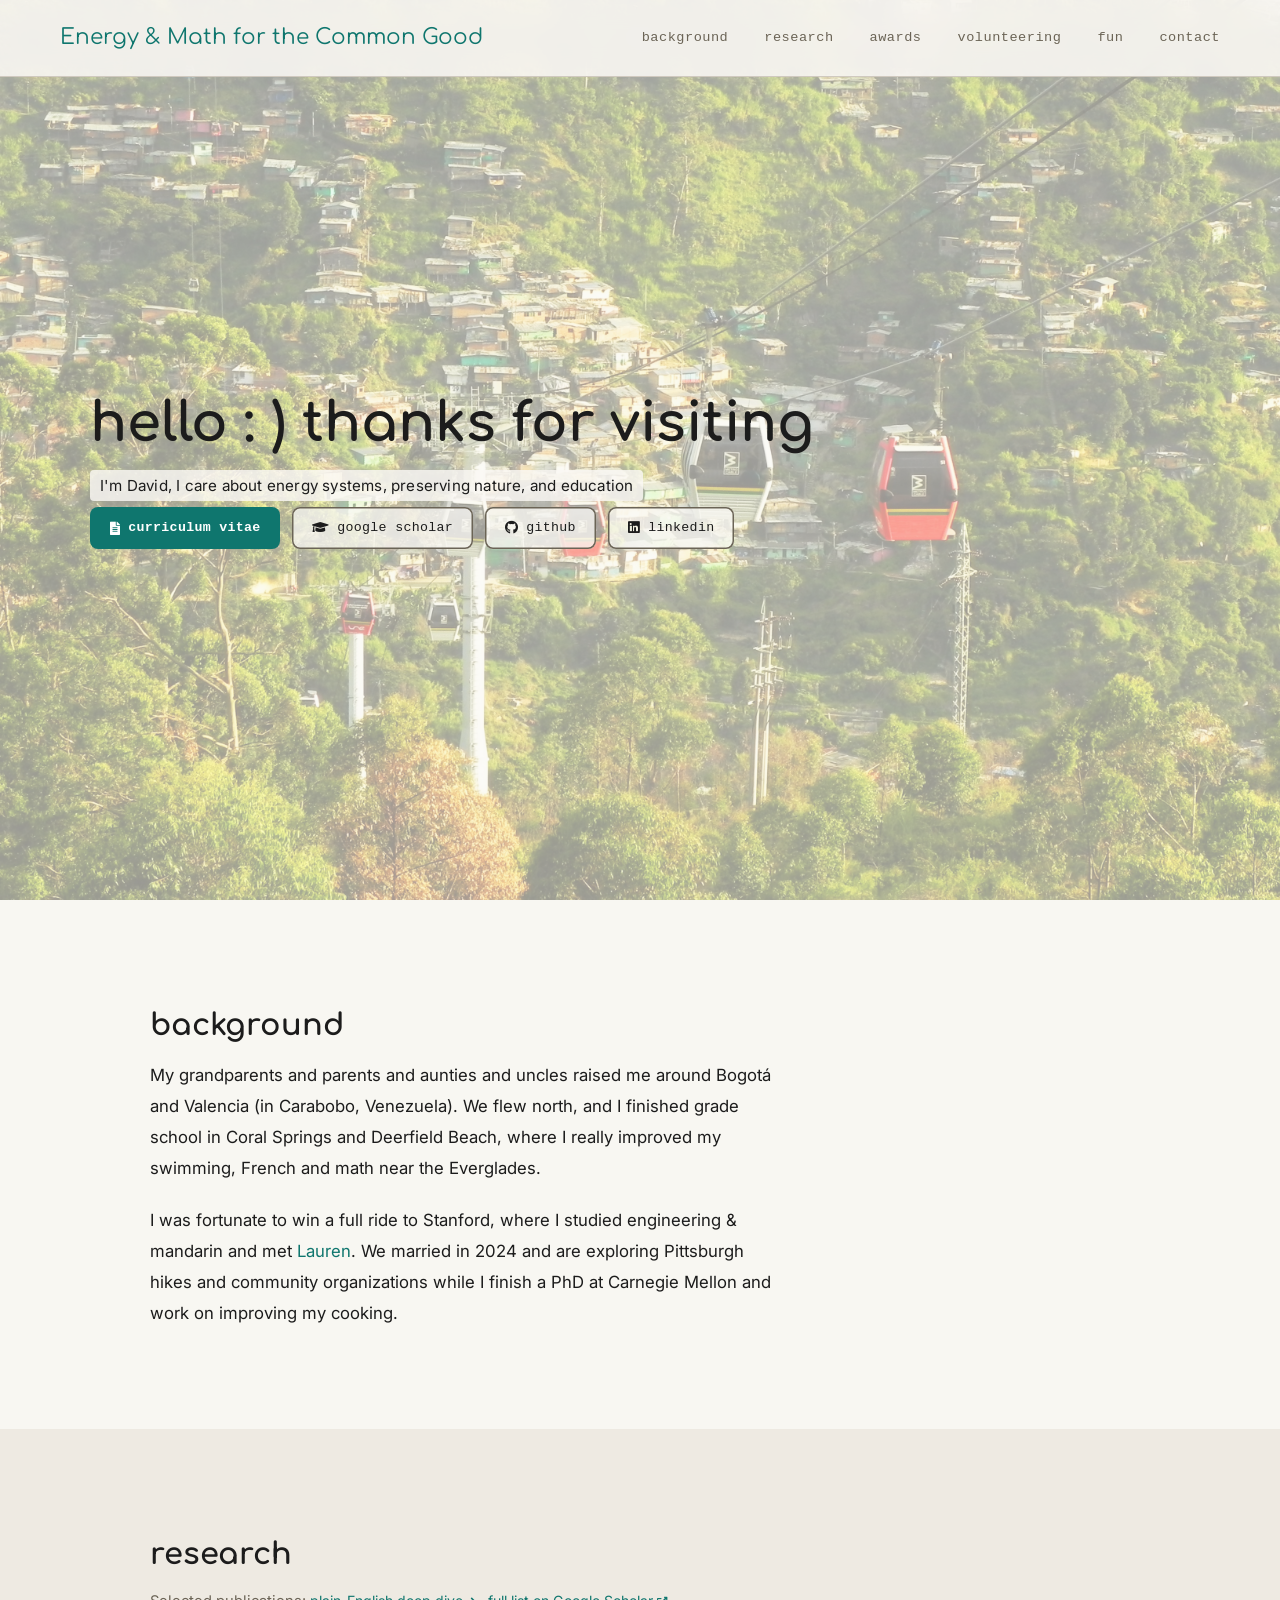
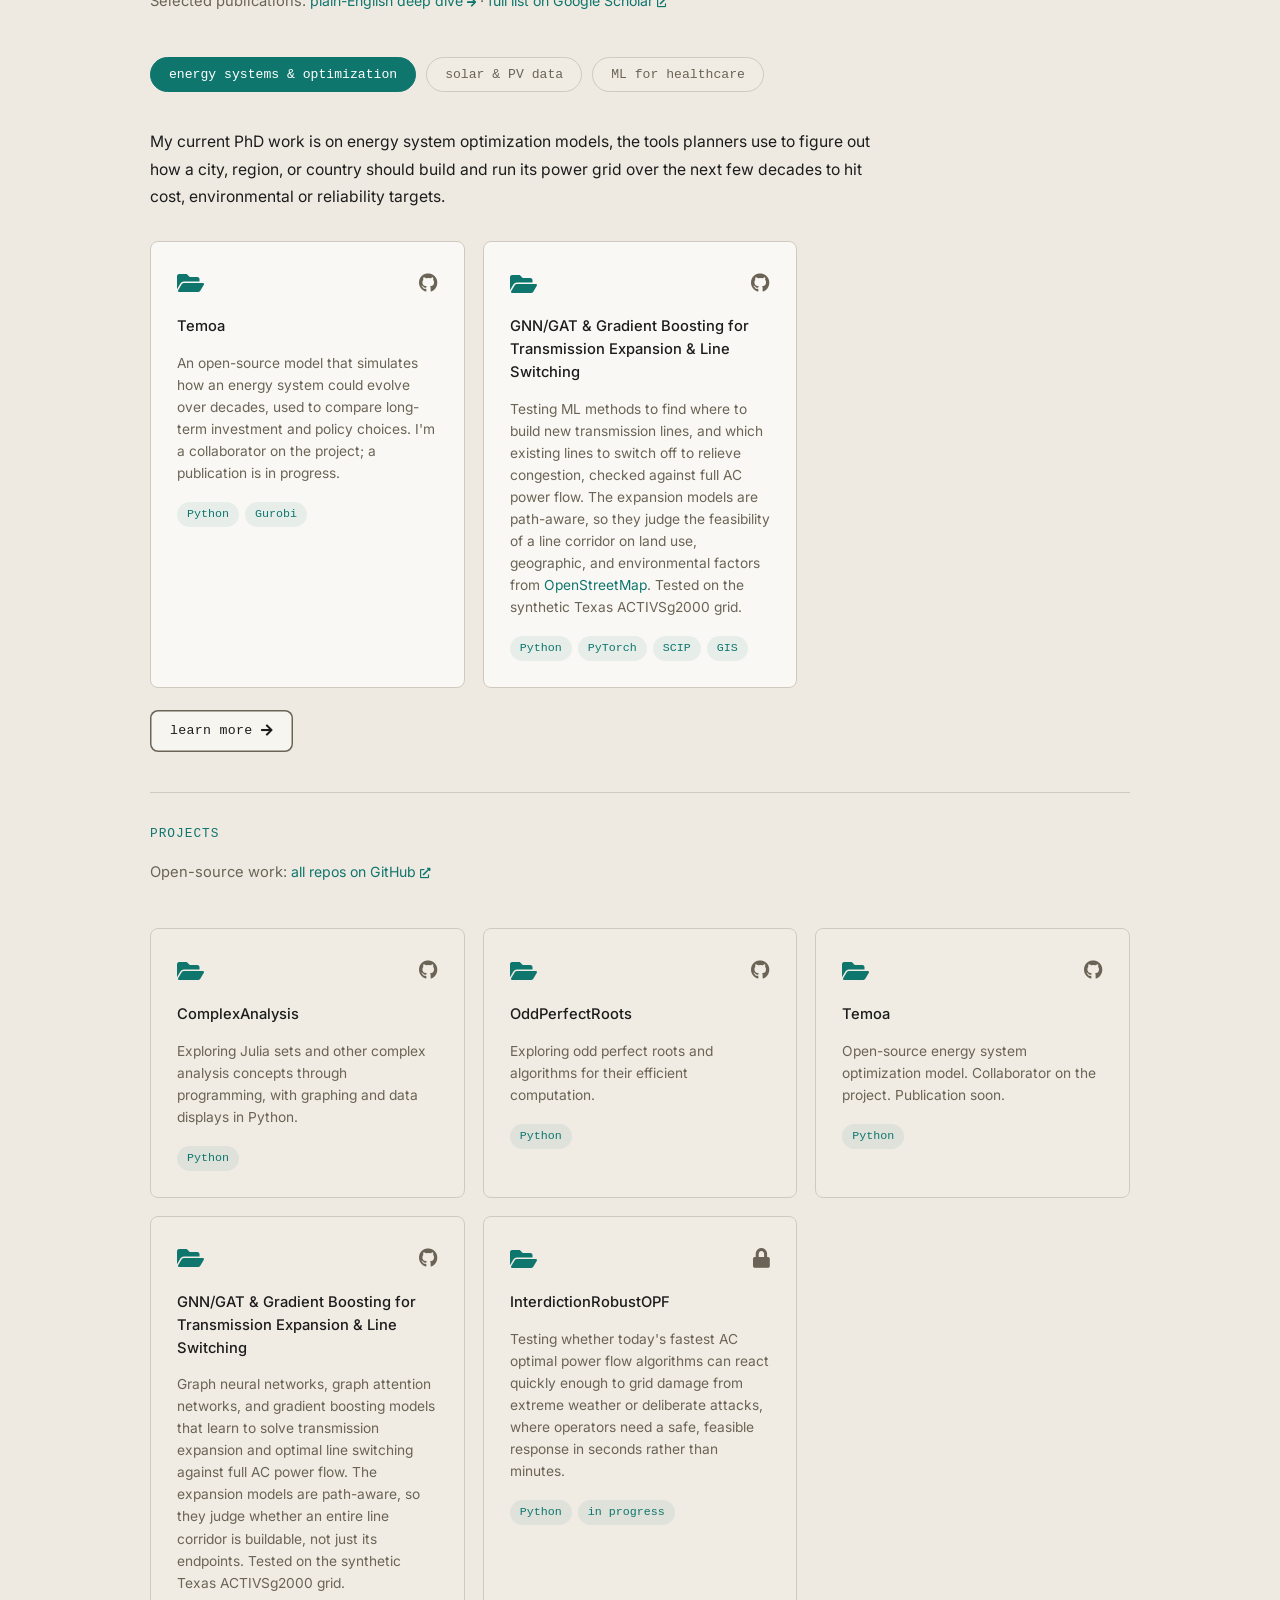
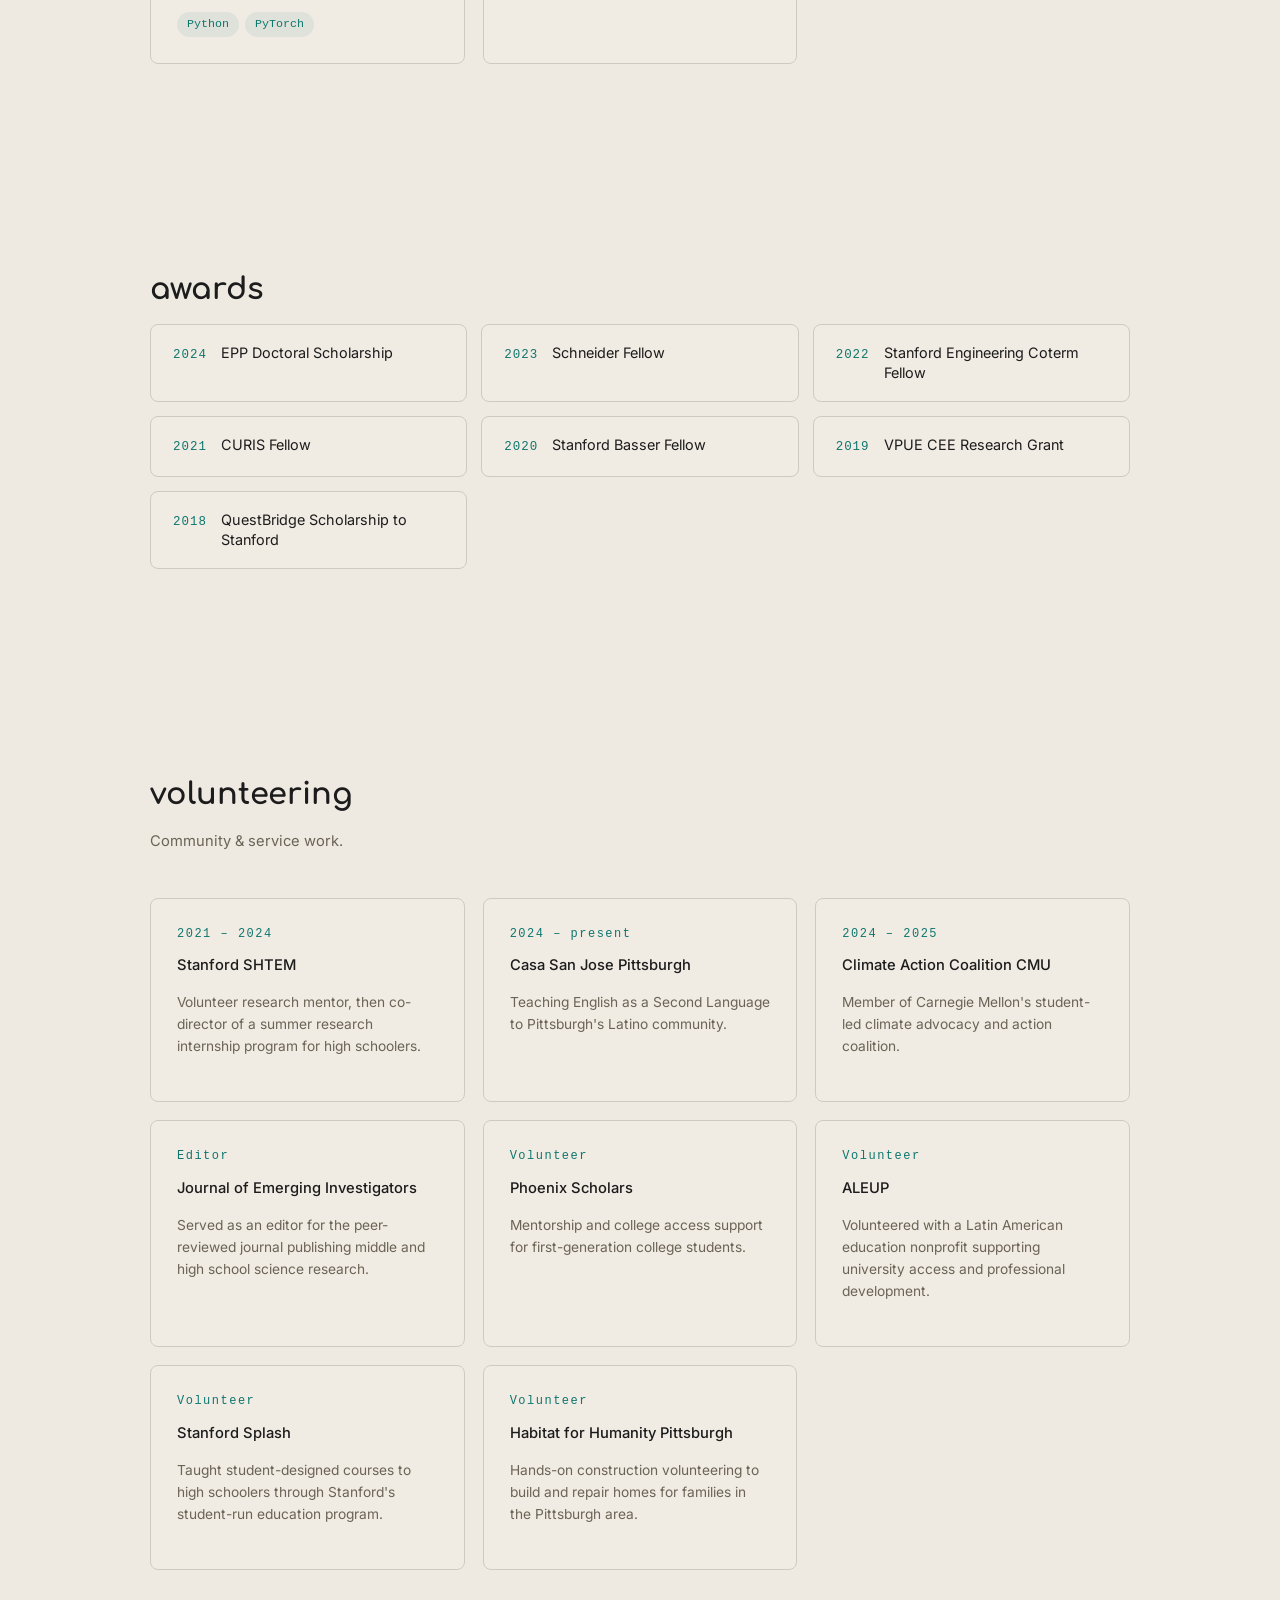
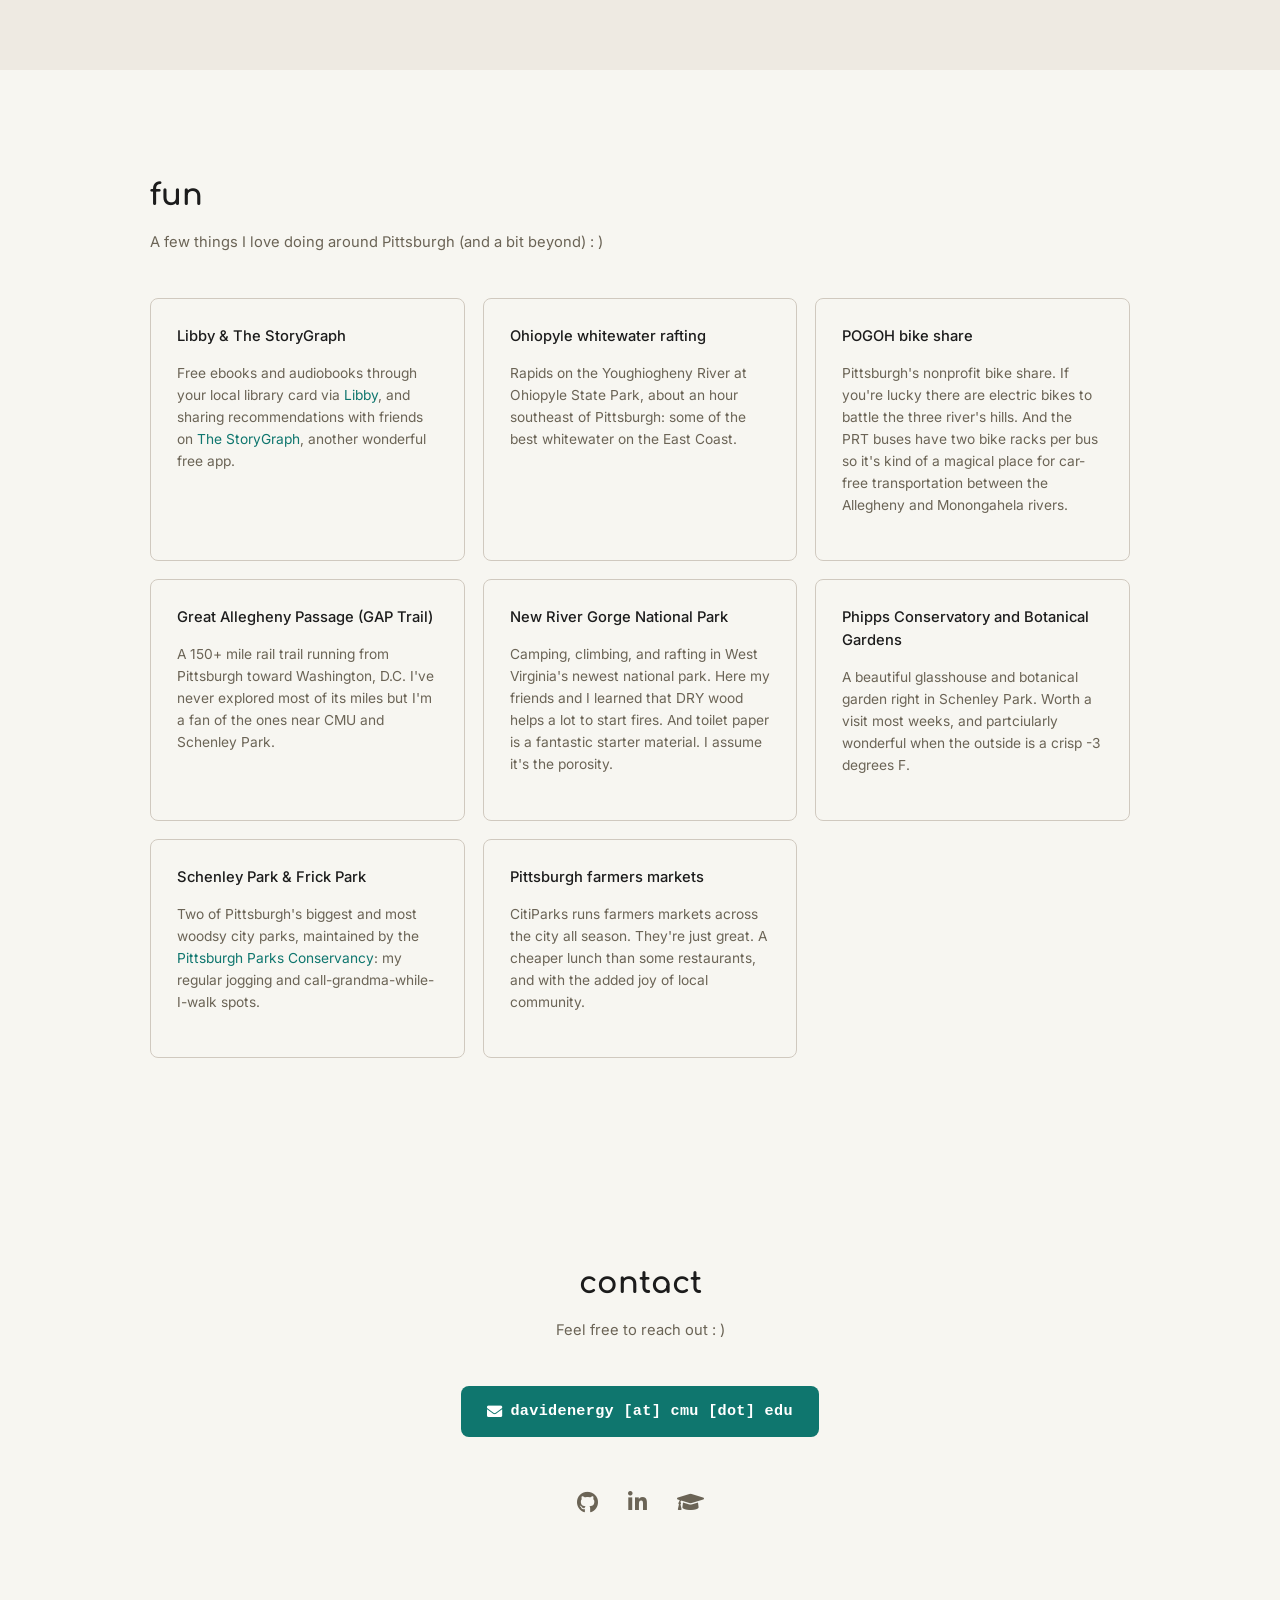
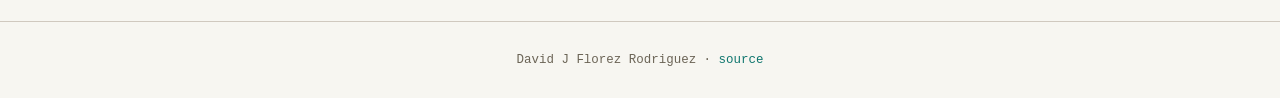
==== index.html @ b60e61c3 "reshuffle sections" ====
<!DOCTYPE html>
<html lang="en">
<head>
  <meta charset="UTF-8">
  <meta name="viewport" content="width=device-width, initial-scale=1.0">
  <title>David J Florez Rodriguez: Energy &amp; Math for the Common Good</title>
  <meta name="description" content="Personal site of David J Florez Rodriguez, researcher working on energy systems, sustainability, and education.">

  <link rel="stylesheet" href="https://cdnjs.cloudflare.com/ajax/libs/animate.css/4.1.1/animate.min.css">
  <link href="https://fonts.googleapis.com/css2?family=Comfortaa:wght@700&family=Inter:wght@300;400;500;600&display=swap" rel="stylesheet">
  <link rel="stylesheet" href="https://use.fontawesome.com/releases/v5.15.4/css/all.css">
  <link rel="stylesheet" href="index.css">
</head>
<body>

  <!-- Skip link for keyboard/screen-reader users -->
  <a href="#main-content" id="skip-link">Skip to main content</a>

  <!-- Loading -->
  <div id="loading" aria-hidden="true"><div id="spinner"></div></div>

  <!-- Header -->
  <header id="header" class="animate__animated animate__slideInDown">
    <div id="title" aria-label="Site title: Energy and Math for the Common Good">Energy &amp; Math for the Common Good</div>
    <nav id="links" aria-label="Main navigation">
      <a href="#background">background</a>
      <a href="#research">research</a>
      <a href="#awards">awards</a>
      <a href="#volunteering">volunteering</a>
      <a href="#fun">fun</a>
      <a href="#contact">contact</a>
    </nav>
  </header>

  <main id="main-content">

  <!-- Hero -->
  <section id="hero">
    <div id="hero-content" class="animate__animated animate__zoomIn">
      <h1 id="greeting">hello : ) thanks for visiting</h1>
      <p id="hero-sub1">I'm David, I care about energy systems, preserving nature, and education</p>
     <!-- <p id="hero-sub2">I care about energy systems, preserving nature, and education</p> -->
      <div id="hero-links">
        <a href="https://docs.google.com/document/d/1WzhuwzJtMpMYLAZ9Hj29LoXPa4Nq9bv6/edit?usp=sharing&ouid=111340971771556280062&rtpof=true&sd=true"
           target="_blank" rel="noopener" class="btn-primary">
          <i class="fas fa-file-alt" aria-hidden="true"></i> curriculum vitae
        </a>
        <a href="https://scholar.google.com/citations?user=P9wD3UEAAAAJ&hl=en"
           target="_blank" rel="noopener" class="btn-secondary">
          <i class="fas fa-graduation-cap" aria-hidden="true"></i> google scholar
        </a>
        <a href="https://github.com/DavidLikesLearning"
           target="_blank" rel="noopener" class="btn-secondary">
          <i class="fab fa-github" aria-hidden="true"></i> github
        </a>
        <a href="https://www.linkedin.com/in/sirdavidjflorez/"
           target="_blank" rel="noopener" class="btn-secondary">
          <i class="fab fa-linkedin" aria-hidden="true"></i> linkedin
        </a>
      </div>
    </div>
  </section>

  <!-- Background -->
  <section id="background">
    <div class="section-inner">
      <h2 class="section-title">background</h2>
      <div id="bio">
        <p>My grandparents and parents and aunties and uncles raised me around Bogotá and Valencia (in Carabobo, Venezuela). We flew north, and I finished grade school in Coral Springs and Deerfield Beach, where I really improved my swimming, French and math near the Everglades.</p>
        <p>I was fortunate to win a full ride to Stanford, where I studied engineering & mandarin and met <a href="https://www.laurentaylor.earth" target="_blank" rel="noopener">Lauren</a>. We married in 2024 and are exploring Pittsburgh hikes and community organizations while I finish a PhD at Carnegie Mellon and work on improving my cooking.</p>
      </div>
    </div>
  </section>

  <!-- Research -->
  <section id="research">
    <div class="section-inner">
      <h2 class="section-title">research</h2>
      <p class="section-sub">
        Selected publications:
        <a href="research.html">
          plain-English deep dive <i class="fas fa-arrow-right" style="font-size:0.75em;"></i>
        </a>
        &middot;
        <a href="https://scholar.google.com/citations?user=P9wD3UEAAAAJ&hl=en" target="_blank" rel="noopener">
          full list on Google Scholar <i class="fas fa-external-link-alt" style="font-size:0.75em;"></i>
        </a>
      </p>
      <!-- Tab buttons -->
      <div class="tabs" role="tablist" aria-label="Research areas">
        <button class="tab-btn active" data-tab="tab-energy" type="button">energy systems &amp; optimization</button>
        <button class="tab-btn" data-tab="tab-solar" type="button">solar &amp; PV data</button>
        <button class="tab-btn" data-tab="tab-health" type="button">ML for healthcare</button>
      </div>

      <!-- Energy Systems & Optimization -->
      <div class="tab-panel active" id="tab-energy">
        <p class="tab-intro">My current PhD work is on energy system optimization models, the tools planners use to figure out
            how a city, region, or country should build and run its power grid over the next few decades to hit cost, environmental or reliability targets.</p>
        <div class="cards">
          <a class="card" href="https://github.com/TemoaProject/temoa" target="_blank" rel="noopener">
            <div class="card-top">
              <i class="fas fa-folder-open card-icon"></i>
              <span class="card-link"><i class="fab fa-github"></i></span>
            </div>
            <h3>Temoa</h3>
            <p>An open-source model that simulates how an energy system could evolve over decades, used to compare long-term investment and policy choices. I'm a collaborator on the project; a publication is in progress.</p>
            <div class="card-meta"><span class="tag">Python</span><span class="tag">Gurobi</span></div>
          </a>

          <div class="card">
            <div class="card-top">
              <i class="fas fa-folder-open card-icon"></i>
              <a class="card-link" href="https://github.com/SvenNeubauer/Electrical-grid-expansion-using-AI" target="_blank" rel="noopener" aria-label="View on GitHub"><i class="fab fa-github"></i></a>
            </div>
            <h3>GNN/GAT &amp; Gradient Boosting for Transmission Expansion &amp; Line Switching</h3>
            <p>Testing ML methods to find where to build new transmission lines, and which existing lines to switch off to relieve congestion, checked against full AC power flow. The expansion models are path-aware, so they judge the feasibility of a line corridor on land use, geographic, and environmental factors from <a href="https://www.openstreetmap.org/#map=16/4.60531/-74.05566" target="_blank" rel="noopener">OpenStreetMap</a>. Tested on the synthetic Texas ACTIVSg2000 grid.</p>
            <div class="card-meta"><span class="tag">Python</span><span class="tag">PyTorch</span><span class="tag">SCIP</span><span class="tag">GIS</span></div>
          </div>
        </div>
        <a class="btn-secondary learn-more-btn" href="research.html#tab-energy">learn more <i class="fas fa-arrow-right" aria-hidden="true"></i></a>
      </div>

      <!-- Solar & PV Data -->
      <div class="tab-panel" id="tab-solar">
        <p class="tab-intro">
            Before my PhD, I worked on making solar panel data more useful: panels generate messy, unlabeled power
            readings, and small problems like shade from a nearby tree, clouds, accumulated dust, or circuitry problems can cut how much energy they
            produce. Each of these losses has different impacts, so we can diagnose them from just looking at the power generated by the panel. This work builds tools to catch and quantify those losses automatically.
          </p>
        <div class="cards">
          <a class="card" href="https://scholar.google.com/citations?user=P9wD3UEAAAAJ&hl=en" target="_blank" rel="noopener">
            <div class="card-year">2022</div>
            <h3>Solar panel power simulation for shade detection</h3>
            <div class="card-meta"><i class="fas fa-check-circle"></i>&nbsp;published</div>
          </a>

          <a class="card" href="https://scholar.google.com/citations?user=P9wD3UEAAAAJ&hl=en" target="_blank" rel="noopener">
            <div class="card-year">2022</div>
            <h3>Estimation of shade losses in unlabeled PV data</h3>
            <div class="card-meta"><i class="fas fa-check-circle"></i>&nbsp;published</div>
          </a>

          <a class="card" href="https://scholar.google.com/citations?user=P9wD3UEAAAAJ&hl=en" target="_blank" rel="noopener">
            <div class="card-year">2021</div>
            <h3>solar-data-tools</h3>
            <div class="card-meta"><i class="fas fa-check-circle"></i>&nbsp;published</div>
          </a>
        </div>
        <a class="btn-secondary learn-more-btn" href="research.html#tab-solar">learn more <i class="fas fa-arrow-right" aria-hidden="true"></i></a>
      </div>

      <!-- ML for Healthcare -->
      <div class="tab-panel" id="tab-health">
        <p class="tab-intro">
            I've also worked on applying machine learning to healthcare problems, both building models for
            clinical data and helping design programs that bring more students into healthcare research. I wrote about how the Stanford Data Ocean helped thousands of people access quality healthcare and biostatistics education for free <a href="https://communities.springernature.com/posts/omics-clouds-ahead-healthcare-research-education" target="_blank" rel="noopener">here</a>.
        </p>
        <div class="cards">
          <a class="card" href="https://scholar.google.com/citations?user=P9wD3UEAAAAJ&hl=en" target="_blank" rel="noopener">
            <div class="card-year">2024</div>
            <h3>Achieving Inclusive Healthcare through Integrating Education and Research with AI and Personalized Curricula</h3>
            <div class="card-meta"><i class="fas fa-check-circle"></i>&nbsp;published</div>
          </a>

          <a class="card" href="https://scholar.google.com/citations?user=P9wD3UEAAAAJ&hl=en" target="_blank" rel="noopener">
            <div class="card-year">2022</div>
            <h3>Development and validation of a machine learning system to identify reflux events in esophageal 24-hour pH/impedance studies</h3>
            <div class="card-meta"><i class="fas fa-check-circle"></i>&nbsp;published</div>
          </a>
        </div>
        <a class="btn-secondary learn-more-btn" href="research.html#tab-health">learn more <i class="fas fa-arrow-right" aria-hidden="true"></i></a>
      </div>

      <!-- Projects (subsection of research) -->
      <div id="projects">
        <div class="deep-section-title">projects</div>
        <p class="section-sub">
          Open-source work:
          <a href="https://github.com/DavidLikesLearning" target="_blank" rel="noopener">
            all repos on GitHub <i class="fas fa-external-link-alt" style="font-size:0.75em;"></i>
          </a>
        </p>
        <div class="cards">

          <a class="card" href="https://github.com/DavidLikesLearning/ComplexAnalysis" target="_blank" rel="noopener">
            <div class="card-top">
              <i class="fas fa-folder-open card-icon"></i>
              <span class="card-link"><i class="fab fa-github"></i></span>
            </div>
            <h3>ComplexAnalysis</h3>
            <p>Exploring Julia sets and other complex analysis concepts through programming, with graphing and data displays in Python.</p>
            <div class="card-meta"><span class="tag">Python</span></div>
          </a>

          <a class="card" href="https://github.com/DavidLikesLearning/OddPerfectRoots" target="_blank" rel="noopener">
            <div class="card-top">
              <i class="fas fa-folder-open card-icon"></i>
              <span class="card-link"><i class="fab fa-github"></i></span>
            </div>
            <h3>OddPerfectRoots</h3>
            <p>Exploring odd perfect roots and algorithms for their efficient computation.</p>
            <div class="card-meta"><span class="tag">Python</span></div>
          </a>

          <a class="card" href="https://github.com/TemoaProject/temoa" target="_blank" rel="noopener">
            <div class="card-top">
              <i class="fas fa-folder-open card-icon"></i>
              <span class="card-link"><i class="fab fa-github"></i></span>
            </div>
            <h3>Temoa</h3>
            <p>Open-source energy system optimization model. Collaborator on the project. Publication soon.</p>
            <div class="card-meta"><span class="tag">Python</span></div>
          </a>

          <div class="card">
            <div class="card-top">
              <i class="fas fa-folder-open card-icon"></i>
              <a class="card-link" href="https://github.com/SvenNeubauer/Electrical-grid-expansion-using-AI" target="_blank" rel="noopener" aria-label="View on GitHub"><i class="fab fa-github"></i></a>
            </div>
            <h3>GNN/GAT &amp; Gradient Boosting for Transmission Expansion &amp; Line Switching</h3>
            <p>Graph neural networks, graph attention networks, and gradient boosting models that learn to solve transmission expansion and optimal line switching against full AC power flow. The expansion models are path-aware, so they judge whether an entire line corridor is buildable, not just its endpoints. Tested on the synthetic Texas ACTIVSg2000 grid.</p>
            <div class="card-meta"><span class="tag">Python</span><span class="tag">PyTorch</span></div>
          </div>

          <div class="card">
            <div class="card-top">
              <i class="fas fa-folder-open card-icon"></i>
              <span class="card-link"><i class="fas fa-lock"></i></span>
            </div>
            <h3>InterdictionRobustOPF</h3>
            <p>Testing whether today's fastest AC optimal power flow algorithms can react quickly enough to grid damage from extreme weather or deliberate attacks, where operators need a safe, feasible response in seconds rather than minutes.</p>
            <div class="card-meta"><span class="tag">Python</span><span class="tag">in progress</span></div>
          </div>

        </div>
      </div>
    </div>
  </section>

  <!-- Awards -->
  <section id="awards">
    <div class="section-inner">
      <h2 class="section-title">awards</h2>
      <div class="award-grid">
        <div class="award-item"><span class="award-year">2024</span><span class="award-name">EPP Doctoral Scholarship</span></div>
        <div class="award-item"><span class="award-year">2023</span><span class="award-name">Schneider Fellow</span></div>
        <div class="award-item"><span class="award-year">2022</span><span class="award-name">Stanford Engineering Coterm Fellow</span></div>
        <div class="award-item"><span class="award-year">2021</span><span class="award-name">CURIS Fellow</span></div>
        <div class="award-item"><span class="award-year">2020</span><span class="award-name">Stanford Basser Fellow</span></div>
        <div class="award-item"><span class="award-year">2019</span><span class="award-name">VPUE CEE Research Grant</span></div>
        <div class="award-item"><span class="award-year">2018</span><span class="award-name">QuestBridge Scholarship to Stanford</span></div>
      </div>
    </div>
  </section>

  <!-- Volunteering -->
  <section id="volunteering">
    <div class="section-inner">
      <h2 class="section-title">volunteering</h2>
      <p class="section-sub">Community &amp; service work.</p>
      <div class="cards">

        <a class="card" href="https://compression.stanford.edu/outreach/shtem-summer-internships-high-schoolers" target="_blank" rel="noopener">
          <div class="card-year">2021 – 2024</div>
          <h3>Stanford SHTEM</h3>
          <p>Volunteer research mentor, then co-director of a summer research internship program for high schoolers.</p>
        </a>

        <a class="card" href="https://casasanjose.org/en/" target="_blank" rel="noopener">
          <div class="card-year">2024 – present</div>
          <h3>Casa San Jose Pittsburgh</h3>
          <p>Teaching English as a Second Language to Pittsburgh's Latino community.</p>
        </a>

        <a class="card" href="https://www.actonclimate.com/" target="_blank" rel="noopener">
          <div class="card-year">2024 – 2025</div>
          <h3>Climate Action Coalition CMU</h3>
          <p>Member of Carnegie Mellon's student-led climate advocacy and action coalition.</p>
        </a>

        <a class="card" href="https://emerginginvestigators.org/" target="_blank" rel="noopener">
          <div class="card-year">Editor</div>
          <h3>Journal of Emerging Investigators</h3>
          <p>Served as an editor for the peer-reviewed journal publishing middle and high school science research.</p>
        </a>

        <a class="card" href="https://www.phoenixscholars.org/" target="_blank" rel="noopener">
          <div class="card-year">Volunteer</div>
          <h3>Phoenix Scholars</h3>
          <p>Mentorship and college access support for first-generation college students.</p>
        </a>

        <a class="card" href="https://www.linkedin.com/company/aleup/about/" target="_blank" rel="noopener">
          <div class="card-year">Volunteer</div>
          <h3>ALEUP</h3>
          <p>Volunteered with a Latin American education nonprofit supporting university access and professional development.</p>
        </a>

        <a class="card" href="https://stanfordesp.org/" target="_blank" rel="noopener">
          <div class="card-year">Volunteer</div>
          <h3>Stanford Splash</h3>
          <p>Taught student-designed courses to high schoolers through Stanford's student-run education program.</p>
        </a>

        <a class="card" href="https://www.habitatpittsburgh.org/" target="_blank" rel="noopener">
          <div class="card-year">Volunteer</div>
          <h3>Habitat for Humanity Pittsburgh</h3>
          <p>Hands-on construction volunteering to build and repair homes for families in the Pittsburgh area.</p>
        </a>

      </div>
    </div>
  </section>

  <!-- Fun -->
  <section id="fun">
    <div class="section-inner">
      <h2 class="section-title">fun</h2>
      <p class="section-sub">A few things I love doing around Pittsburgh (and a bit beyond) : )</p>
      <div class="cards">

        <div class="card">
          <h3>Libby &amp; The StoryGraph</h3>
          <p>Free ebooks and audiobooks through your local library card via <a href="https://libbyapp.com" target="_blank" rel="noopener">Libby</a>, and sharing recommendations with friends on <a href="https://thestorygraph.com" target="_blank" rel="noopener">The StoryGraph</a>, another wonderful free app.</p>
        </div>

        <a class="card" href="https://www.pa.gov/agencies/dcnr/recreation/where-to-go/state-parks/find-a-park/ohiopyle-state-park/whitewater-boating.html" target="_blank" rel="noopener">
          <h3>Ohiopyle whitewater rafting</h3>
          <p>Rapids on the Youghiogheny River at Ohiopyle State Park, about an hour southeast of Pittsburgh: some of the best whitewater on the East Coast.</p>
        </a>

        <a class="card" href="https://pogoh.com" target="_blank" rel="noopener">
          <h3>POGOH bike share</h3>
          <p>Pittsburgh's nonprofit bike share. If you're lucky there are electric bikes to battle the three river's hills. And the PRT buses have two bike racks per bus so it's kind of a magical place for car-free transportation between the Allegheny and Monongahela rivers.</p>
        </a>

        <a class="card" href="https://www.gaptrail.org" target="_blank" rel="noopener">
          <h3>Great Allegheny Passage (GAP Trail)</h3>
          <p>A 150+ mile rail trail running from Pittsburgh toward Washington, D.C. I've never explored most of its miles but I'm a fan of the ones near CMU and Schenley Park.</p>
        </a>

        <a class="card" href="https://www.nps.gov/neri/planyourvisit/camping.htm" target="_blank" rel="noopener">
          <h3>New River Gorge National Park</h3>
          <p>Camping, climbing, and rafting in West Virginia's newest national park. Here my friends and I learned that DRY wood helps a lot to start fires. And toilet paper is a fantastic starter material. I assume it's the porosity.</p>
        </a>

        <a class="card" href="https://www.phippsconservatory.org" target="_blank" rel="noopener">
          <h3>Phipps Conservatory and Botanical Gardens</h3>
          <p>A beautiful glasshouse and botanical garden right in Schenley Park.  Worth a visit most weeks, and partciularly wonderful when the outside is a crisp -3 degrees F. </p>
        </a>

        <div class="card">
          <h3>Schenley Park &amp; Frick Park</h3>
          <p>Two of Pittsburgh's biggest and most woodsy city parks, maintained by the <a href="https://pittsburghparks.org" target="_blank" rel="noopener">Pittsburgh Parks Conservancy</a>: my regular jogging and call-grandma-while-I-walk spots.</p>
        </div>

        <a class="card" href="https://www.pittsburghpa.gov/Recreation-Events/Events/Farmers-Markets" target="_blank" rel="noopener">
          <h3>Pittsburgh farmers markets</h3>
          <p>CitiParks runs farmers markets across the city all season. They're just great. A cheaper lunch than some restaurants, and with the added joy of local community. </p>
        </a>

      </div>
    </div>
  </section>

  <!-- Contact -->
  <section id="contact">
    <div class="section-inner">
      <h2 class="section-title">contact</h2>
      <p class="section-sub">Feel free to reach out : )</p>
      <span class="btn-primary email-btn">
        <i class="fas fa-envelope"></i> davidenergy [at] cmu [dot] edu
      </span>
      <div id="social-links">
        <a href="https://github.com/DavidLikesLearning" target="_blank" rel="noopener" aria-label="GitHub profile">
          <i class="fab fa-github" aria-hidden="true"></i>
        </a>
        <a href="https://www.linkedin.com/in/sirdavidjflorez/" target="_blank" rel="noopener" aria-label="LinkedIn profile">
          <i class="fab fa-linkedin-in" aria-hidden="true"></i>
        </a>
        <a href="https://scholar.google.com/citations?user=P9wD3UEAAAAJ&hl=en" target="_blank" rel="noopener" aria-label="Google Scholar profile">
          <i class="fas fa-graduation-cap" aria-hidden="true"></i>
        </a>
      </div>
    </div>
  </section>

  </main>

  <footer id="footer">
    David J Florez Rodriguez &middot;
    <a href="https://github.com/DavidLikesLearning/davidlikeslearning.github.io" target="_blank" rel="noopener">source</a>
  </footer>

  <script src="https://code.jquery.com/jquery-3.7.1.min.js"
          integrity="sha256-/JqT3SQfawRcv/BIHPThkBvs0OEvtFFmqPF/lYI/Cxo=" crossorigin="anonymous"></script>
  <script src="index.js"></script>
</body>
</html>
---- index.css ----
/* ── Variables ───────────────────────────────── */
:root {
  --bg:         #faf8f4;
  --surface:    #f0ebe3;
  --border:     #d0c9bf;
  --text:       #1c1c1c;
  --muted:      #6b6456;
  --accent:     #0f766e;
  --accent-bg:  rgba(15, 118, 110, 0.08);
  --mono:       'Courier New', monospace;
  --sans:       'Inter', sans-serif;
  --display:    'Comfortaa', cursive;
  --radius:     8px;
  --ease:       0.25s ease;
}

/* ── Reset ───────────────────────────────────── */
*, *::before, *::after { box-sizing: border-box; margin: 0; padding: 0; }
html { scroll-behavior: smooth; }
body {
  background-color: #d4ddd8;
  background-image: url('1139623-cable-881759.jpg');
  background-attachment: fixed;
  background-size: cover;
  background-position: center;
  color: var(--text);
  font-family: var(--sans);
  font-weight: 400;
  line-height: 1.65;
  -webkit-font-smoothing: antialiased;
}
a { color: var(--accent); text-decoration: none; transition: opacity var(--ease); }
a:hover { opacity: 0.7; }

/* ── Loading ─────────────────────────────────── */
#loading {
  position: fixed;
  inset: 0;
  background: #faf8f4;
  display: flex;
  align-items: center;
  justify-content: center;
  z-index: 1000;
  transition: opacity 0.5s ease, visibility 0.5s ease;
}
#loading.hidden { opacity: 0; visibility: hidden; }

#spinner {
  width: 38px;
  height: 38px;
  border: 2px solid var(--border);
  border-top-color: var(--accent);
  border-radius: 50%;
  animation: spin 0.75s linear infinite;
}
@keyframes spin { to { transform: rotate(360deg); } }

/* ── Header ──────────────────────────────────── */
#header {
  position: fixed;
  top: 0; left: 0; right: 0;
  display: flex;
  align-items: center;
  justify-content: space-between;
  padding: 20px 60px;
  background: rgba(250, 248, 244, 0.88);
  backdrop-filter: blur(12px);
  border-bottom: 1px solid var(--border);
  z-index: 100;
  animation-fill-mode: both;
  animation-delay: 1.5s;
}

#title {
  font-family: var(--display);
  font-size: 1.35rem;
  color: var(--accent);
}

#links {
  display: flex;
  gap: 36px;
}
#links a {
  font-family: var(--mono);
  font-size: 0.85rem;
  color: var(--muted);
  letter-spacing: 0.5px;
  transition: color var(--ease);
}
#links a:hover { color: var(--accent); opacity: 1; }

/* ── Hero ────────────────────────────────────── */
#hero {
  min-height: 100vh;
  display: flex;
  align-items: center;
  padding: 120px 60px 80px;
  position: relative;
}
#hero::before {
  content: '';
  position: absolute;
  inset: 0;
  background: rgba(250, 248, 244, 0.60);
  pointer-events: none;
}
#hero > * { position: relative; z-index: 1; }
#hero-content {
  max-width: 1100px;
  margin: 0 auto;
  width: 100%;
  animation-fill-mode: both;
  animation-delay: 1.7s;
}

#greeting {
  font-family: var(--display);
  font-size: clamp(2rem, 5vw, 3.4rem);
  color: var(--text);
  line-height: 1.2;
  margin-bottom: 14px;
}

#hero-sub1,
#hero-sub2 {
  font-size: 0.95rem;
  color: var(--text);
  letter-spacing: 0.2px;
  display: inline-block;
  background: rgba(250, 248, 244, 0.82);
  backdrop-filter: blur(4px);
  padding: 3px 10px;
  border-radius: 4px;
}

#hero-sub1 { margin-bottom: 6px; }
#hero-sub2 { margin-bottom: 40px; }

#hero-links {
  display: flex;
  flex-wrap: wrap;
  gap: 12px;
}

/* ── Buttons ─────────────────────────────────── */
.btn-primary,
.btn-secondary {
  display: inline-flex;
  align-items: center;
  gap: 8px;
  padding: 10px 20px;
  border-radius: var(--radius);
  font-family: var(--mono);
  font-size: 0.83rem;
  letter-spacing: 0.3px;
  transition: all var(--ease);
  cursor: pointer;
  white-space: nowrap;
}

.btn-primary {
  background: var(--accent);
  color: #fff;
  font-weight: 700;
}
.btn-primary:hover {
  background: transparent;
  color: var(--accent);
  box-shadow: inset 0 0 0 1px var(--accent);
  opacity: 1;
}

.btn-secondary {
  color: var(--text);
  background: rgba(250, 248, 244, 0.75);
  box-shadow: inset 0 0 0 1.5px var(--muted);
  backdrop-filter: blur(4px);
}
.btn-secondary:hover {
  color: var(--accent);
  background: rgba(250, 248, 244, 0.92);
  box-shadow: inset 0 0 0 1.5px var(--accent);
  opacity: 1;
}

/* ── Sections ────────────────────────────────── */
section { padding: 100px 0; background: rgba(250, 248, 244, 0.93); }
.section-inner {
  max-width: 1100px;
  margin: 0 auto;
  padding: 0 60px;
}

.section-title {
  font-family: var(--display);
  font-size: 1.9rem;
  color: var(--text);
  margin-bottom: 10px;
}

.section-sub {
  font-size: 0.92rem;
  color: var(--muted);
  margin-bottom: 44px;
}
.section-sub a { font-size: 0.88rem; }

#research, #volunteering, #awards { background: rgba(240, 235, 227, 0.93); }
#background { background: rgba(250, 248, 244, 0.96); }
#hero { background: transparent; }

/* ── Cards ───────────────────────────────────── */
.cards {
  display: grid;
  grid-template-columns: repeat(auto-fill, minmax(290px, 1fr));
  gap: 18px;
}

.card {
  display: block;
  border: 1px solid var(--border);
  border-radius: var(--radius);
  padding: 26px;
  transition: border-color var(--ease), transform var(--ease);
  color: inherit;
  text-decoration: none;
}
.card:hover {
  border-color: var(--accent);
  transform: translateY(-4px);
  opacity: 1;
}

#research .card, #awards .card  { background: #faf8f4; }
#projects .card, #volunteering .card { background: #f0ebe3; }

.card h3 {
  font-size: 0.92rem;
  color: var(--text);
  font-weight: 500;
  line-height: 1.55;
  margin-bottom: 14px;
}

.card-year {
  font-family: var(--mono);
  font-size: 0.75rem;
  color: var(--accent);
  letter-spacing: 1.5px;
  margin-bottom: 10px;
}

.card-meta {
  font-size: 0.8rem;
  color: var(--muted);
  display: flex;
  align-items: center;
  flex-wrap: wrap;
  gap: 6px;
}

/* project card */
.card-top {
  display: flex;
  justify-content: space-between;
  align-items: center;
  margin-bottom: 16px;
}
.card-icon { font-size: 1.5rem; color: var(--accent); }
.card-link {
  font-size: 1.2rem;
  color: var(--muted);
  transition: color var(--ease);
}
.card-link:hover { color: var(--accent); opacity: 1; }

.card p {
  font-size: 0.86rem;
  color: var(--muted);
  line-height: 1.6;
  margin-bottom: 18px;
}

.tag {
  font-family: var(--mono);
  font-size: 0.73rem;
  color: var(--accent);
  background: var(--accent-bg);
  padding: 3px 10px;
  border-radius: 20px;
}

/* ── Background / Bio ────────────────────────── */
#bio {
  max-width: 640px;
}
#bio p {
  font-size: 1.05rem;
  color: var(--text);
  line-height: 1.85;
  margin-bottom: 1.2em;
}
#bio p:last-child { margin-bottom: 0; }

/* ── Awards ──────────────────────────────────── */
.award-grid {
  display: grid;
  grid-template-columns: repeat(auto-fill, minmax(260px, 1fr));
  gap: 14px;
}

.award-item {
  display: flex;
  align-items: baseline;
  gap: 14px;
  padding: 18px 22px;
  border: 1px solid var(--border);
  border-radius: var(--radius);
  background: var(--surface);
}

.award-year {
  font-family: var(--mono);
  font-size: 0.78rem;
  color: var(--accent);
  letter-spacing: 1px;
  flex-shrink: 0;
}

.award-name {
  font-size: 0.9rem;
  color: var(--text);
  line-height: 1.4;
}

/* ── Contact ─────────────────────────────────── */
#contact { text-align: center; }
.email-btn { margin: 0 auto 40px; font-size: 0.95rem; padding: 13px 26px; }

#social-links {
  display: flex;
  justify-content: center;
  gap: 30px;
  margin-top: 8px;
}
#social-links a {
  font-size: 1.35rem;
  color: var(--muted);
  transition: color var(--ease);
}
#social-links a:hover { color: var(--accent); opacity: 1; }

/* ── Footer ──────────────────────────────────── */
#footer {
  text-align: center;
  padding: 28px 20px;
  font-family: var(--mono);
  font-size: 0.78rem;
  color: var(--muted);
  border-top: 1px solid var(--border);
  background: rgba(250, 248, 244, 0.93);
}

/* ── Skip link ───────────────────────────────── */
#skip-link {
  position: absolute;
  top: -100px;
  left: 16px;
  padding: 10px 18px;
  background: var(--accent);
  color: #fff;
  font-family: var(--mono);
  font-size: 0.85rem;
  border-radius: var(--radius);
  z-index: 9999;
  transition: top 0.2s;
}
#skip-link:focus { top: 16px; }

/* ── Focus styles ────────────────────────────── */
:focus-visible {
  outline: 2px solid var(--accent);
  outline-offset: 3px;
  border-radius: 3px;
}
/* Cards are <a> tags, give them a clear focus ring too */
.card:focus-visible { outline-offset: 2px; }

/* ── Reduced motion ──────────────────────────── */
@media (prefers-reduced-motion: reduce) {
  *, *::before, *::after {
    animation-duration: 0.01ms !important;
    animation-iteration-count: 1 !important;
    transition-duration: 0.01ms !important;
    scroll-behavior: auto !important;
  }
}

/* ── Tabs (research deep-dive page) ─────────────── */
.tabs {
  display: flex;
  flex-wrap: wrap;
  gap: 10px;
  margin-bottom: 36px;
}

.tab-btn {
  font-family: var(--mono);
  font-size: 0.82rem;
  color: var(--muted);
  background: var(--surface);
  border: 1px solid var(--border);
  border-radius: 20px;
  padding: 9px 18px;
  cursor: pointer;
  transition: all var(--ease);
}
.tab-btn:hover { color: var(--accent); border-color: var(--accent); }
.tab-btn.active {
  background: var(--accent);
  color: #fff;
  border-color: var(--accent);
}

.tab-panel { display: none; }
.tab-panel.active { display: block; }

.tab-intro {
  font-size: 0.98rem;
  color: var(--text);
  line-height: 1.75;
  max-width: 720px;
  margin-bottom: 30px;
}

.learn-more-btn { margin-top: 22px; }

/* ── Deep-dive extras (research.html) ───────────── */
.deep-section-title {
  font-family: var(--mono);
  font-size: 0.8rem;
  color: var(--accent);
  letter-spacing: 1px;
  text-transform: uppercase;
  margin: 40px 0 16px;
  padding-top: 30px;
  border-top: 1px solid var(--border);
}

.construction-note {
  font-size: 0.9rem;
  color: var(--muted);
  font-style: italic;
  padding: 18px 22px;
  border: 1px dashed var(--border);
  border-radius: var(--radius);
  max-width: 480px;
}

.chart-caption {
  font-size: 0.82rem;
  color: var(--muted);
  margin-top: 10px;
  max-width: 680px;
}

.chart-wrap {
  max-width: 760px;
  background: var(--surface);
  border: 1px solid var(--border);
  border-radius: var(--radius);
  padding: 24px;
}

/* ── Responsive ──────────────────────────────── */
@media (max-width: 768px) {
  #header    { padding: 16px 24px; }
  #links     { gap: 20px; }
  #hero      { padding: 100px 24px 60px; }
  .section-inner { padding: 0 24px; }
  .cards     { grid-template-columns: 1fr; }
}
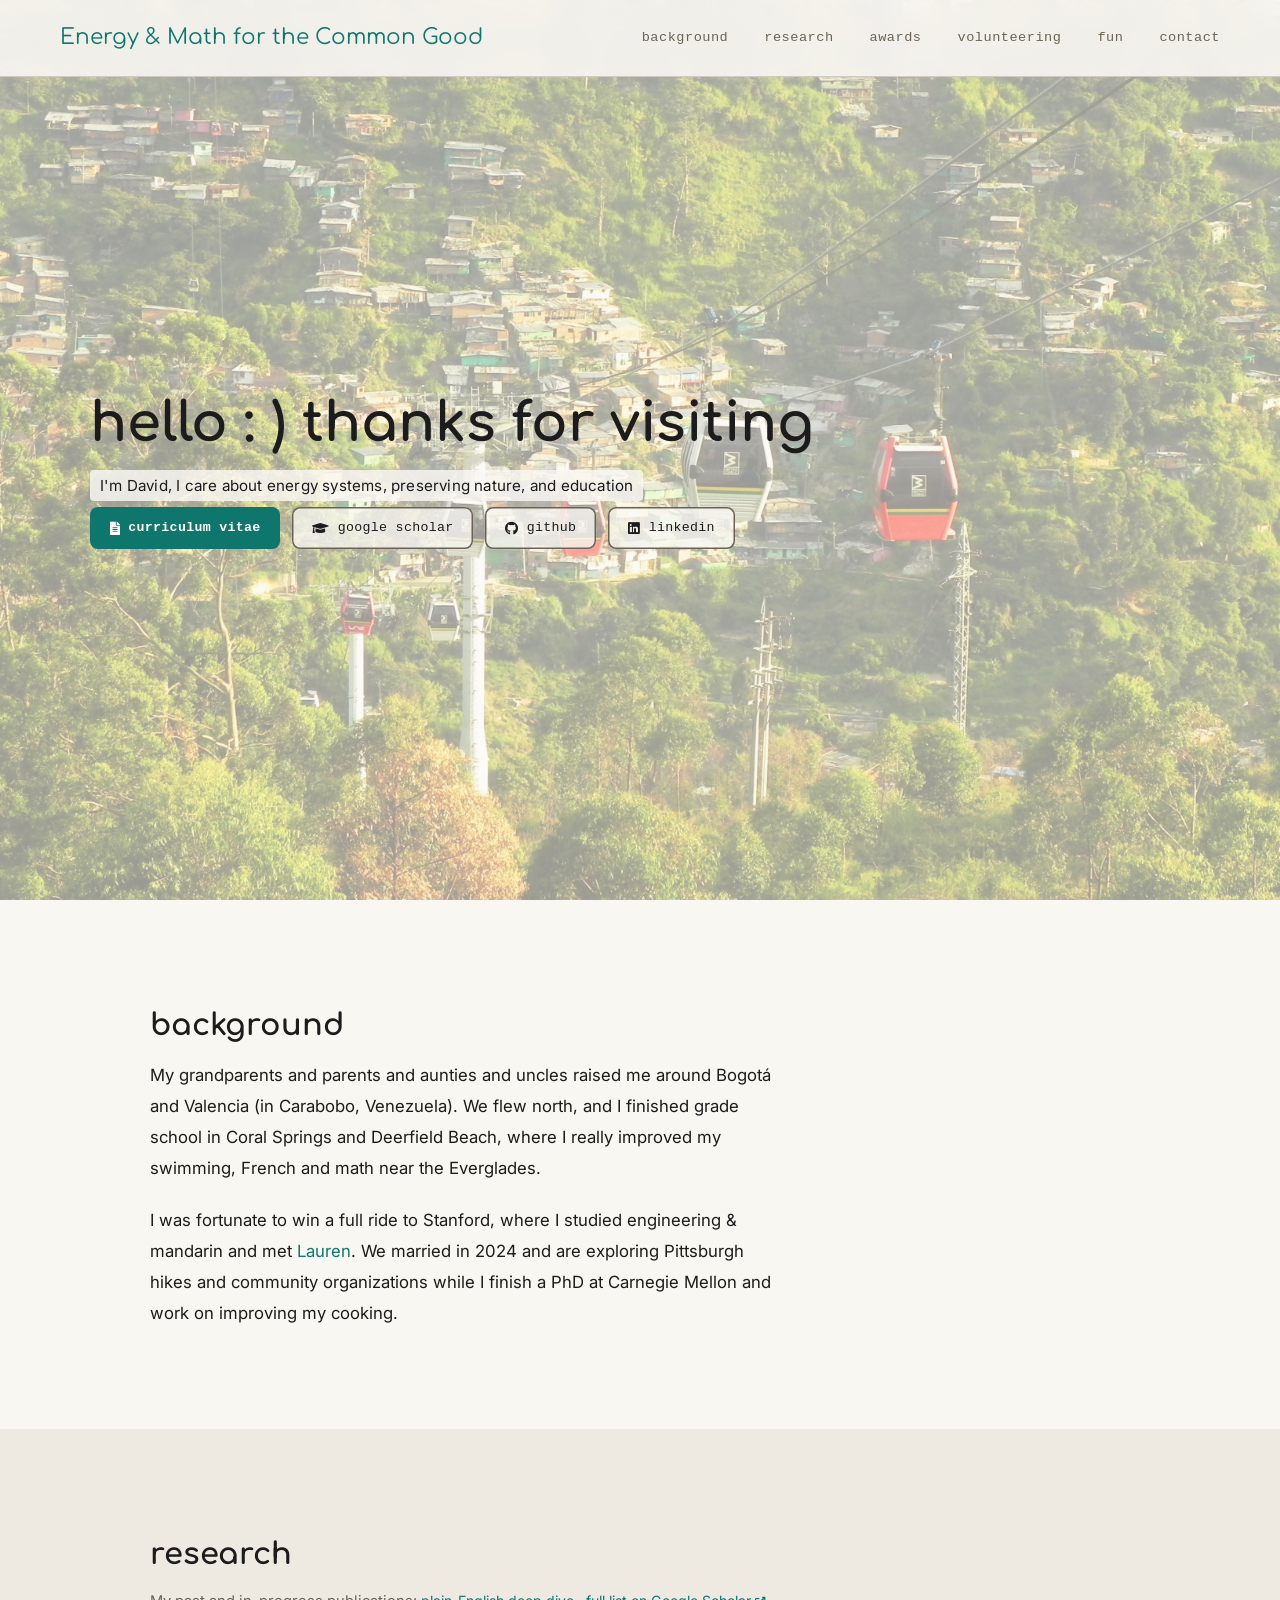
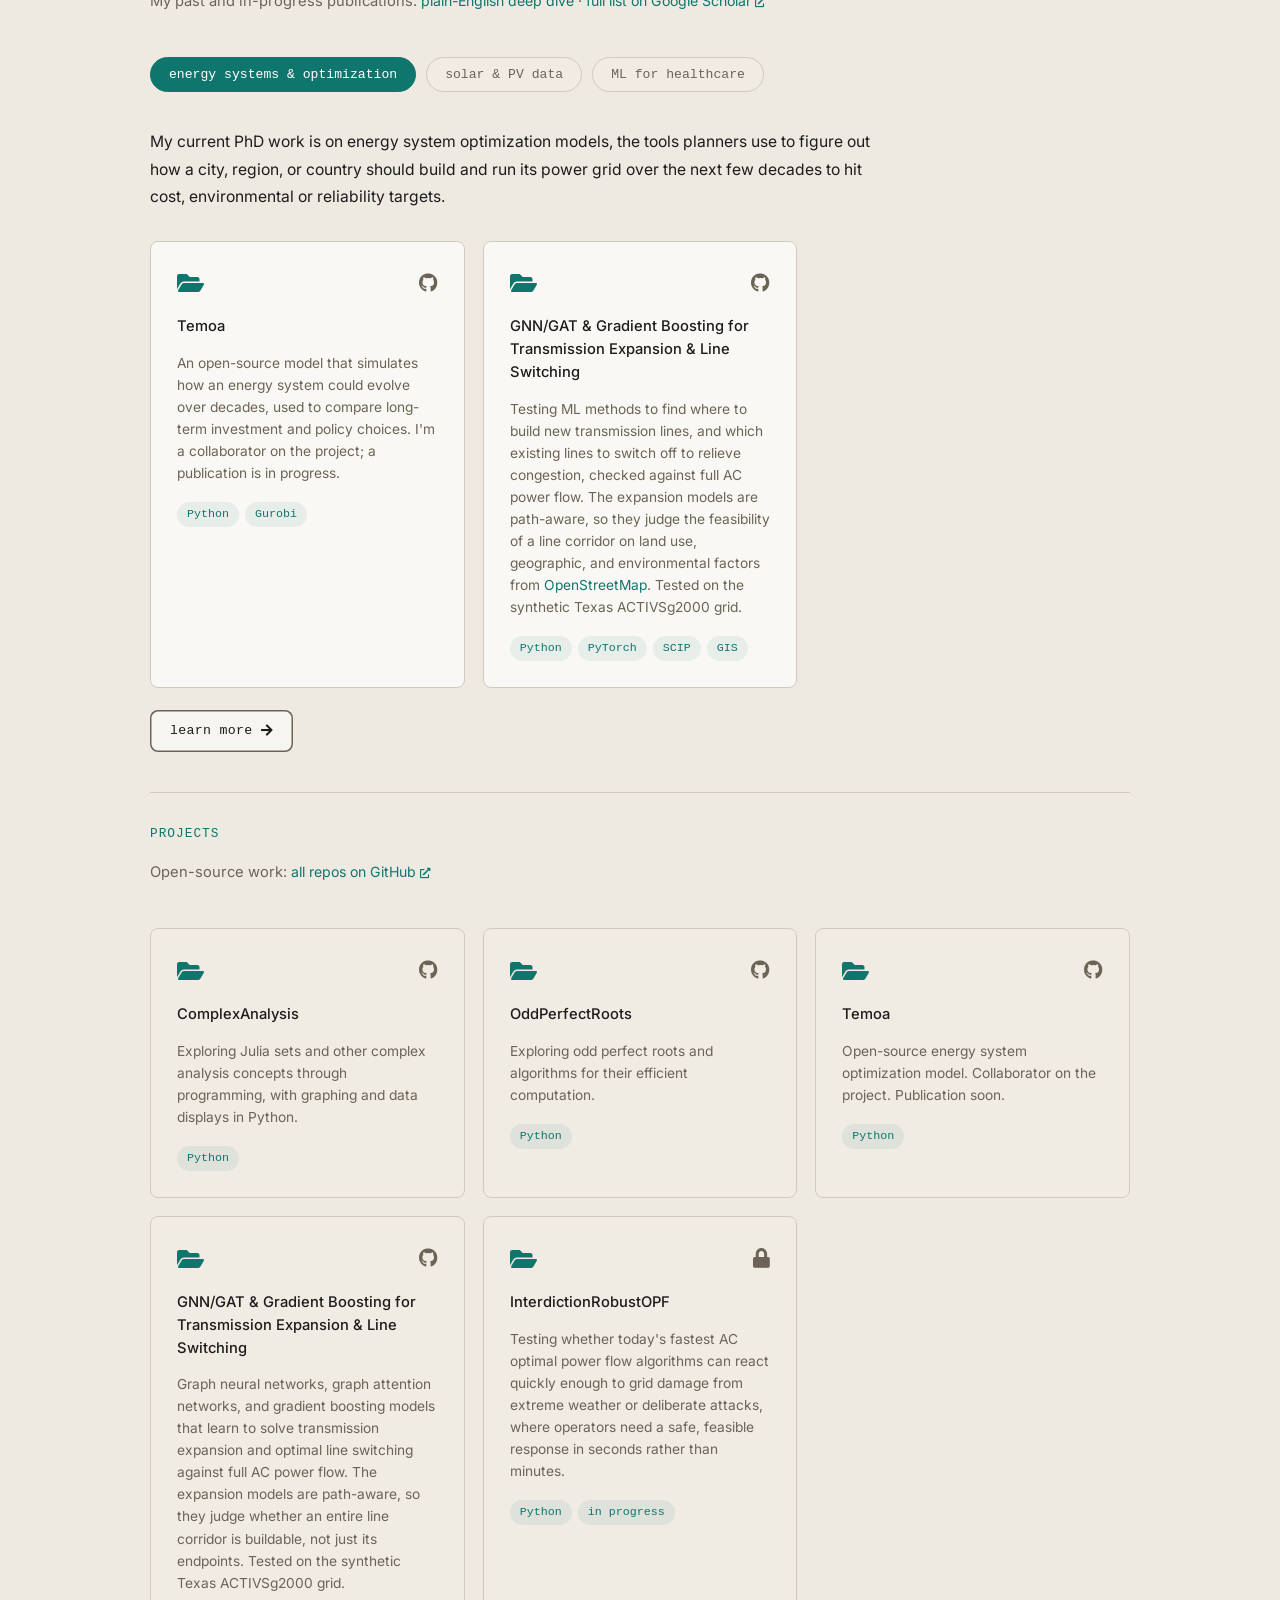
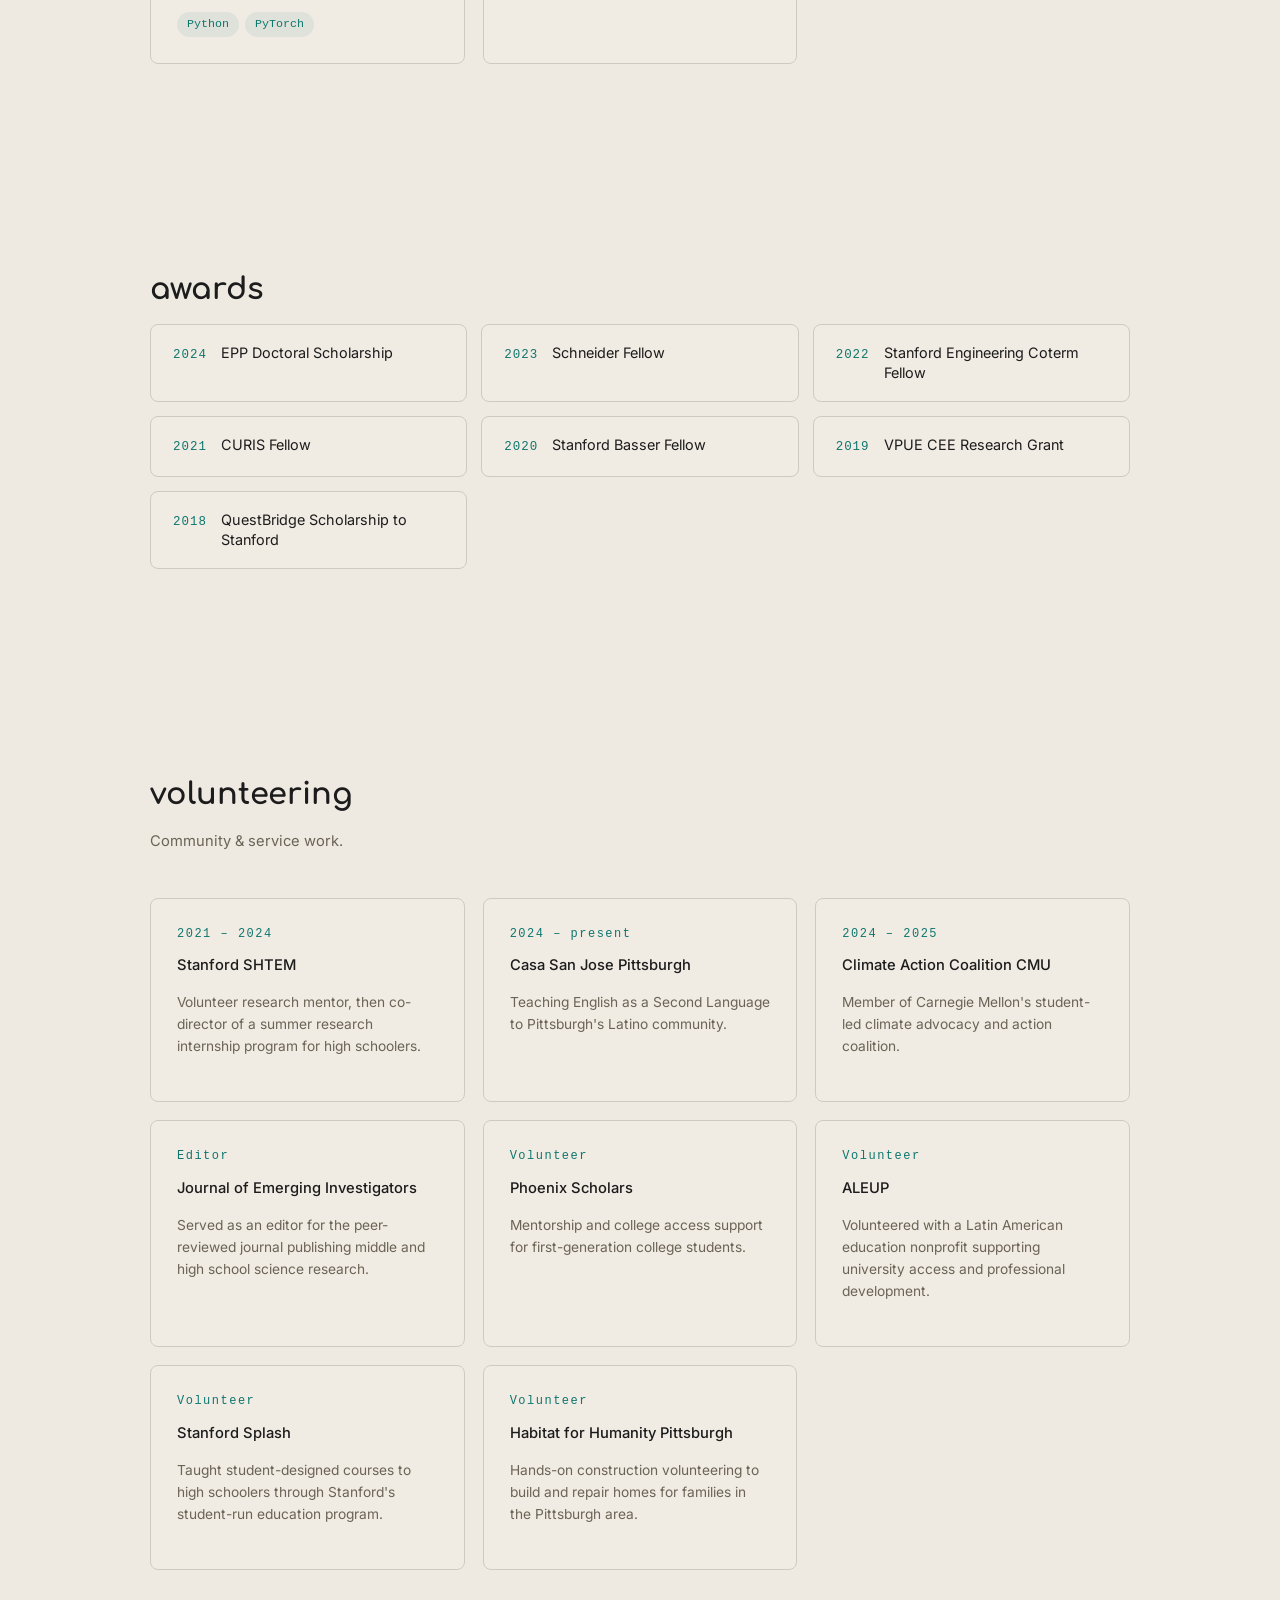
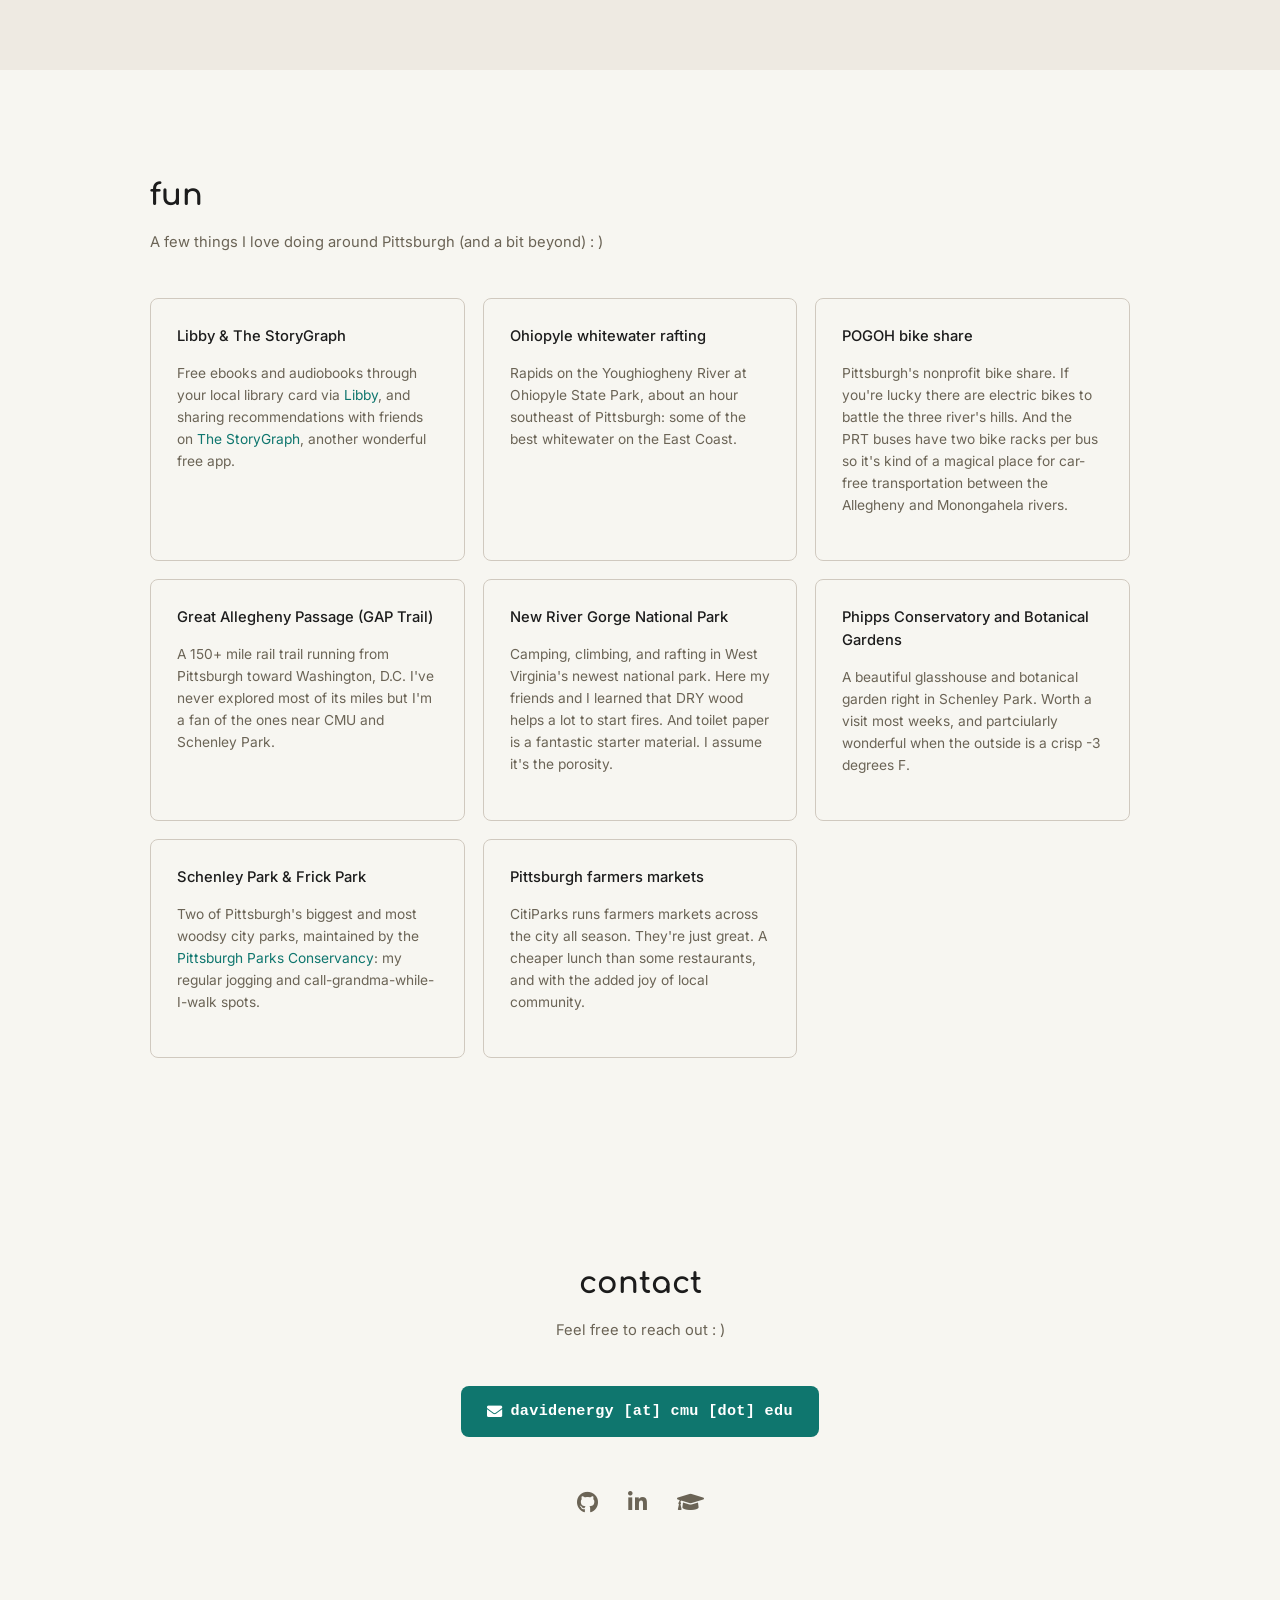
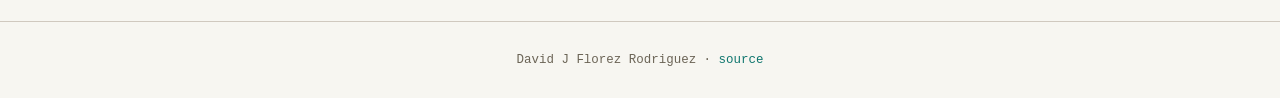
==== commit f9092655: "tweaks, t crosses and i dots on research" ====
--- a/index.html
+++ b/index.html
@@ -77,9 +77,9 @@
     <div class="section-inner">
       <h2 class="section-title">research</h2>
       <p class="section-sub">
-        Selected publications:
+        My past and in-progress publications:
         <a href="research.html">
-          plain-English deep dive <i class="fas fa-arrow-right" style="font-size:0.75em;"></i>
+          plain-English deep dive
         </a>
         &middot;
         <a href="https://scholar.google.com/citations?user=P9wD3UEAAAAJ&hl=en" target="_blank" rel="noopener">
--- a/index.css
+++ b/index.css
@@ -473,6 +473,173 @@
   padding: 24px;
 }
 
+/* ── Power-flow diagram (research.html) ─────────── */
+#pf-controls {
+  display: flex;
+  flex-wrap: wrap;
+  gap: 10px;
+  margin-bottom: 20px;
+}
+
+.pf-toggle {
+  font-family: var(--mono);
+  font-size: 0.78rem;
+  color: var(--text);
+  background: #faf8f4;
+  border: 1px solid var(--border);
+  border-radius: 20px;
+  padding: 8px 16px;
+  cursor: pointer;
+  transition: all var(--ease);
+}
+.pf-toggle:hover { border-color: var(--accent); color: var(--accent); }
+.pf-toggle[aria-pressed="false"] {
+  opacity: 0.6;
+  text-decoration: line-through;
+}
+
+.pf-slider {
+  display: flex;
+  align-items: center;
+  gap: 8px;
+  font-family: var(--mono);
+  font-size: 0.78rem;
+  color: var(--text);
+  background: #faf8f4;
+  border: 1px solid var(--border);
+  border-radius: 20px;
+  padding: 8px 16px;
+}
+.pf-slider output { color: var(--accent); font-weight: 700; }
+.pf-slider input[type="range"] {
+  accent-color: var(--accent);
+  width: 90px;
+  cursor: pointer;
+}
+
+#pf-diagram-row {
+  display: flex;
+  flex-wrap: wrap;
+  gap: 18px;
+  align-items: center;
+}
+
+#pf-svg {
+  width: 100%;
+  height: auto;
+  max-width: 560px;
+  display: block;
+  margin: 0 auto;
+  flex: 1 1 320px;
+  min-width: 280px;
+}
+
+#pf-cost-panel {
+  flex: 0 0 200px;
+  background: #faf8f4;
+  border: 1px solid var(--border);
+  border-radius: var(--radius);
+  padding: 14px 16px;
+  font-family: var(--mono);
+  font-size: 0.76rem;
+}
+.pf-cost-title {
+  font-size: 0.7rem;
+  text-transform: uppercase;
+  letter-spacing: 0.5px;
+  color: var(--muted);
+  font-weight: 700;
+  margin-bottom: 10px;
+}
+.pf-cost-row {
+  display: flex;
+  justify-content: space-between;
+  gap: 6px;
+  padding: 5px 0;
+  border-bottom: 1px solid var(--border);
+}
+.pf-cost-row:last-child { border-bottom: none; }
+.pf-cost-name { color: var(--text); flex: 1 1 auto; }
+.pf-cost-rate { color: var(--muted); white-space: nowrap; }
+.pf-cost-amount { color: var(--text); white-space: nowrap; text-align: right; min-width: 52px; }
+.pf-cost-total { margin-top: 4px; padding-top: 10px; border-top: 2px solid var(--accent); font-weight: 700; }
+.pf-cost-total .pf-cost-amount { color: var(--accent); }
+
+#pf-map-colombia {
+  fill: var(--accent-bg);
+  stroke: var(--border);
+  stroke-width: 1.5;
+}
+
+#pf-svg line {
+  stroke: var(--muted);
+  stroke-width: 2.5;
+  transition: stroke var(--ease), stroke-width var(--ease);
+}
+#pf-svg line.pf-overloaded { stroke: #b91c1c; stroke-width: 4; }
+#pf-svg line.pf-offline { stroke: var(--border); stroke-dasharray: 5, 4; }
+
+.pf-node circle {
+  fill: #faf8f4;
+  stroke: var(--accent);
+  stroke-width: 2;
+  transition: all var(--ease);
+}
+.pf-node-wind circle { stroke: #b45309; }
+
+.pf-node-label {
+  font-family: var(--mono);
+  font-size: 15px;
+  font-weight: 700;
+  fill: var(--text);
+  text-anchor: middle;
+  paint-order: stroke;
+  stroke: #faf8f4;
+  stroke-width: 3px;
+}
+.pf-node-value {
+  font-family: var(--mono);
+  font-size: 13px;
+  fill: var(--muted);
+  text-anchor: middle;
+  paint-order: stroke;
+  stroke: #faf8f4;
+  stroke-width: 3px;
+}
+
+#pf-status {
+  margin-top: 16px;
+  font-size: 0.85rem;
+  color: var(--muted);
+}
+#pf-status.pf-warning { color: #b91c1c; font-weight: 600; }
+
+#pf-lines-table {
+  width: 100%;
+  margin-top: 18px;
+  border-collapse: collapse;
+  font-family: var(--mono);
+  font-size: 0.8rem;
+}
+#pf-lines-table th {
+  text-align: left;
+  font-weight: 700;
+  color: var(--muted);
+  text-transform: uppercase;
+  letter-spacing: 0.5px;
+  font-size: 0.7rem;
+  padding: 6px 10px;
+  border-bottom: 1px solid var(--border);
+}
+#pf-lines-table td {
+  padding: 8px 10px;
+  border-bottom: 1px solid var(--border);
+  color: var(--text);
+}
+#pf-lines-table tr:last-child td { border-bottom: none; }
+#pf-lines-table tr.pf-row-offline td { color: var(--muted); opacity: 0.6; }
+#pf-lines-table tr.pf-row-overloaded td { color: #b91c1c; font-weight: 700; }
+
 /* ── Responsive ──────────────────────────────── */
 @media (max-width: 768px) {
   #header    { padding: 16px 24px; }
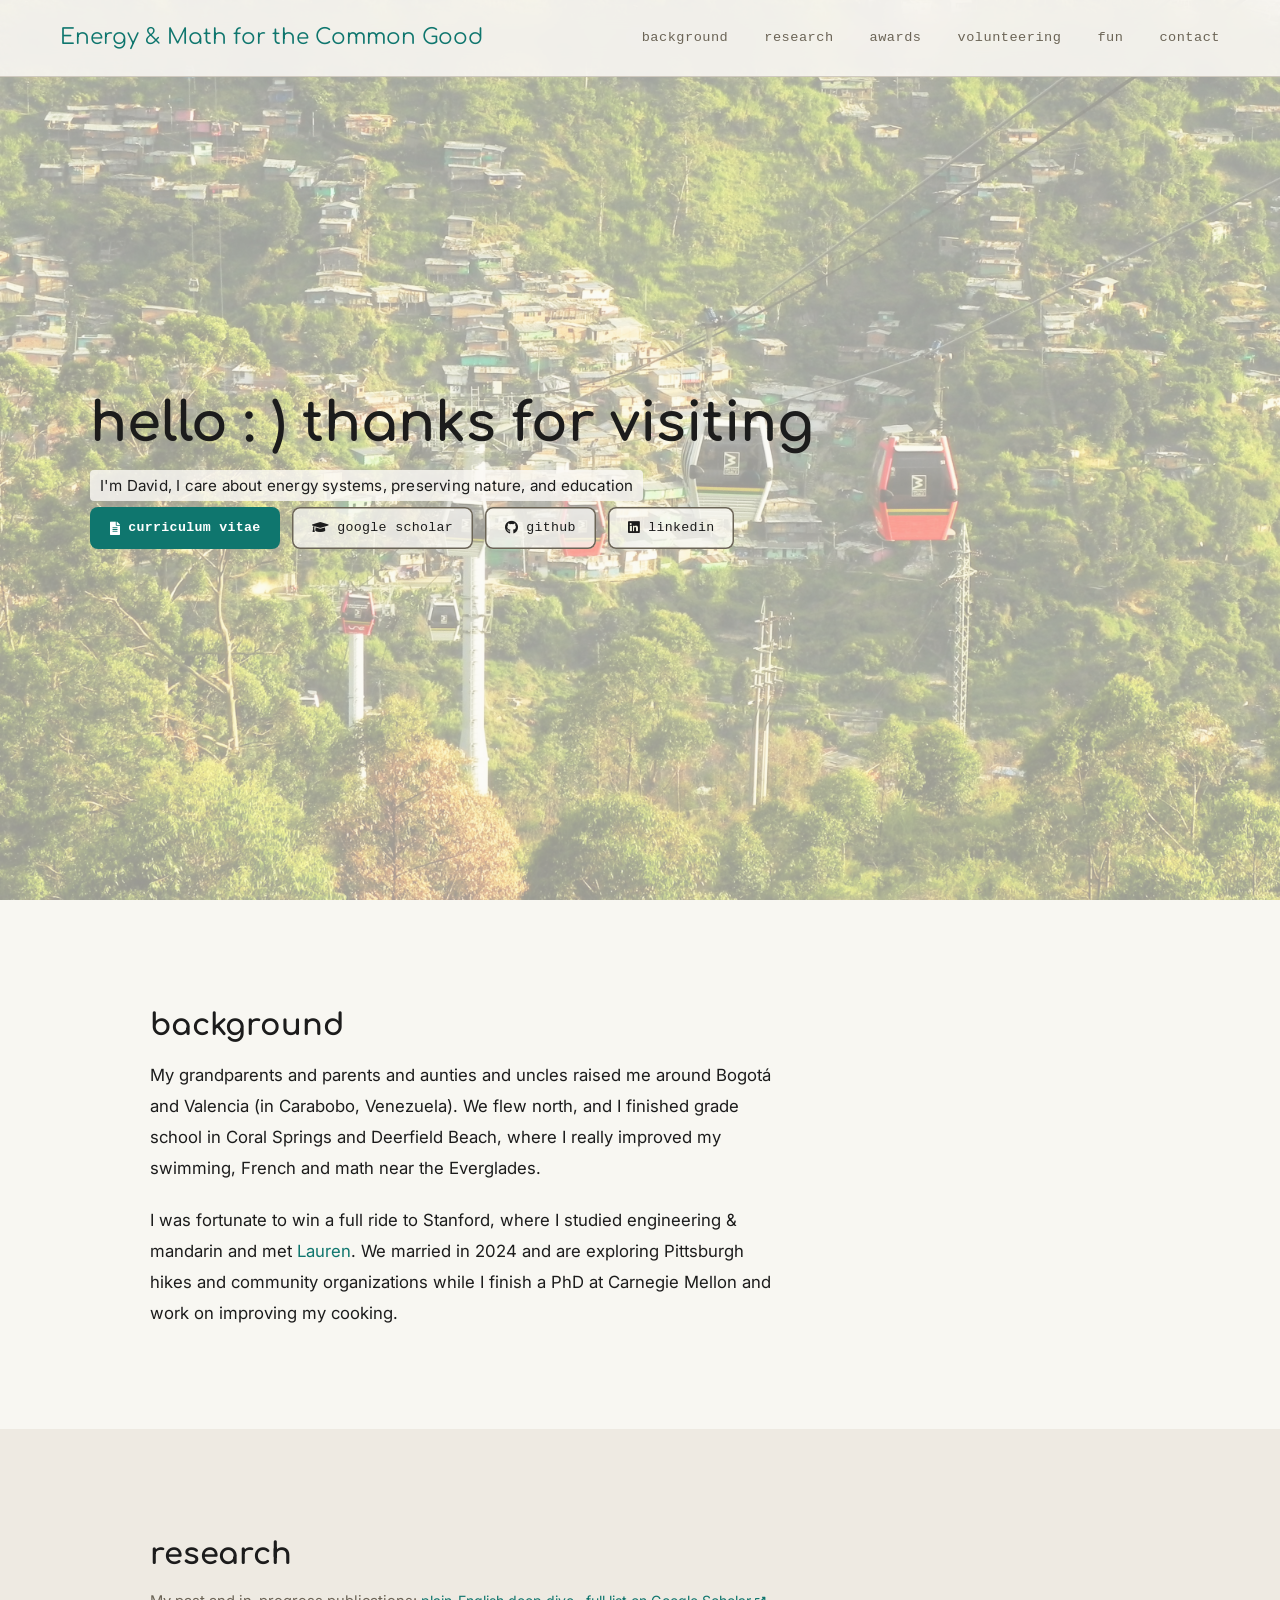
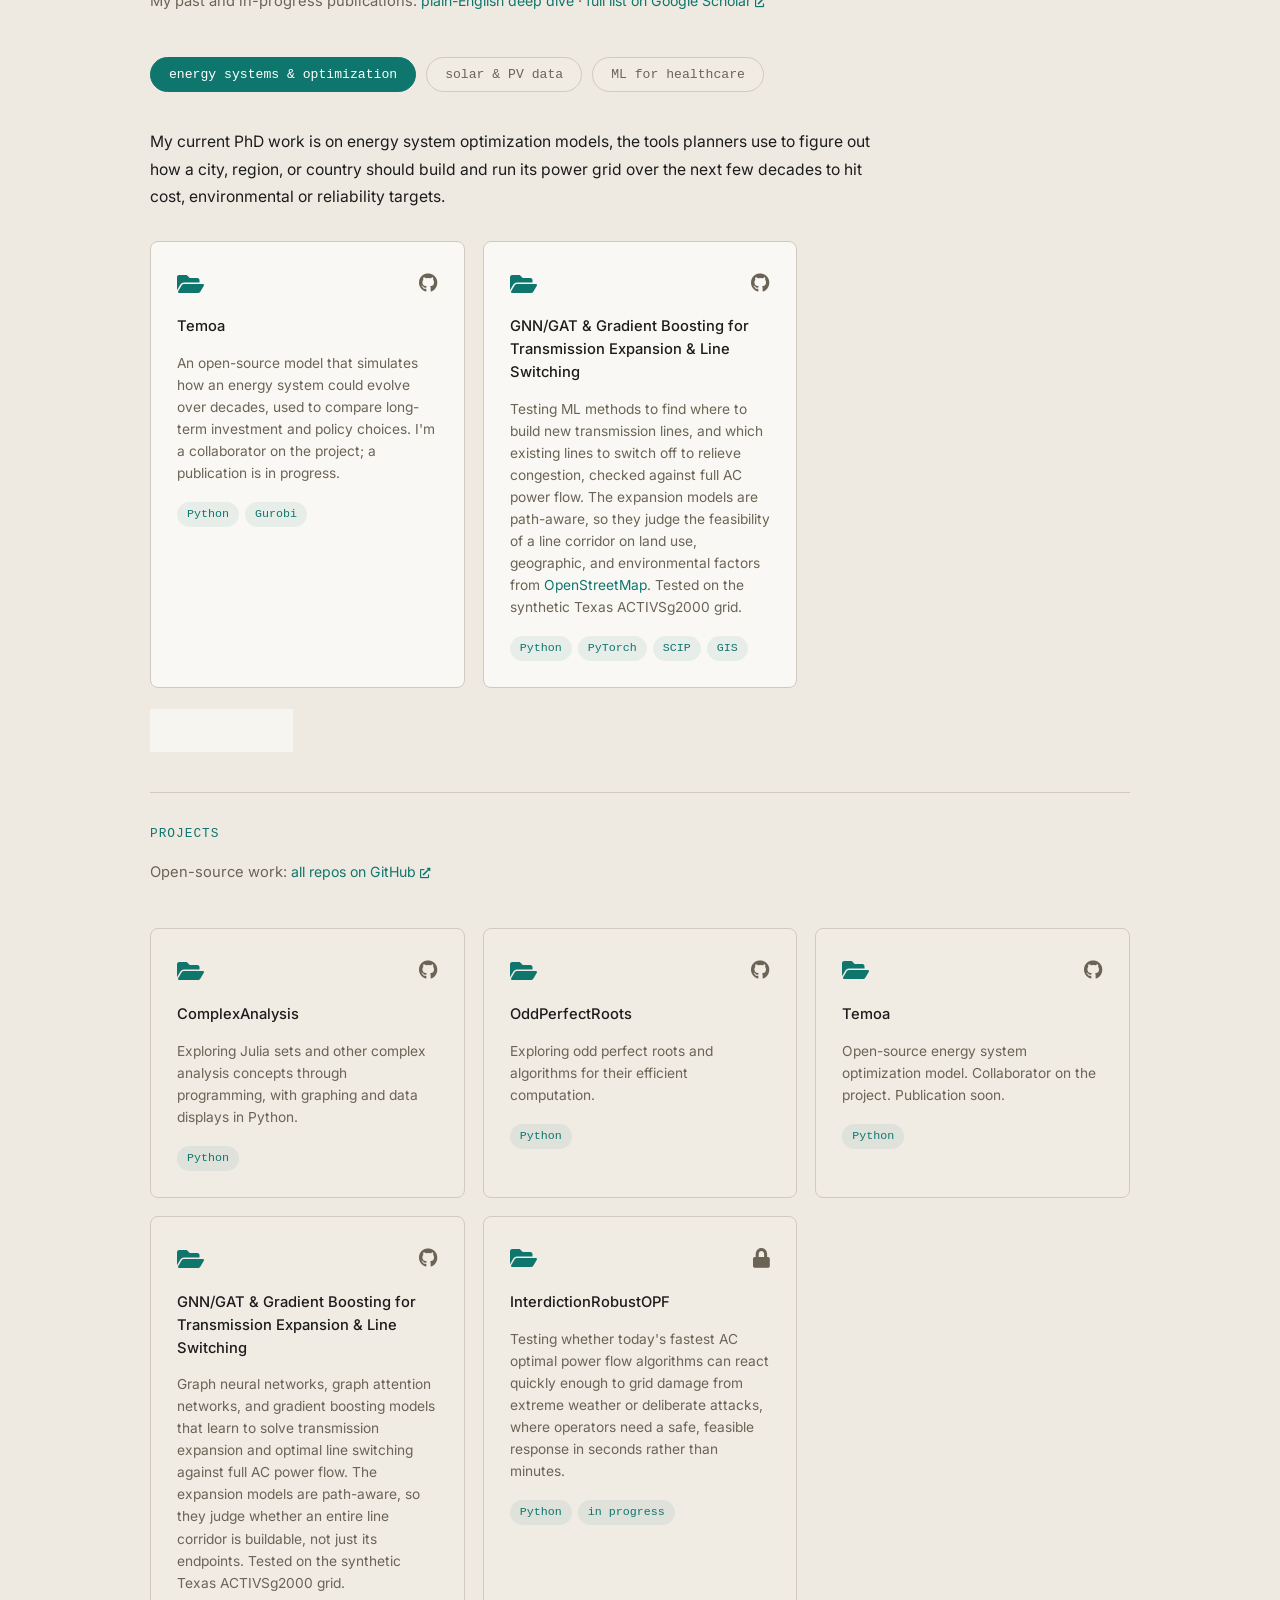
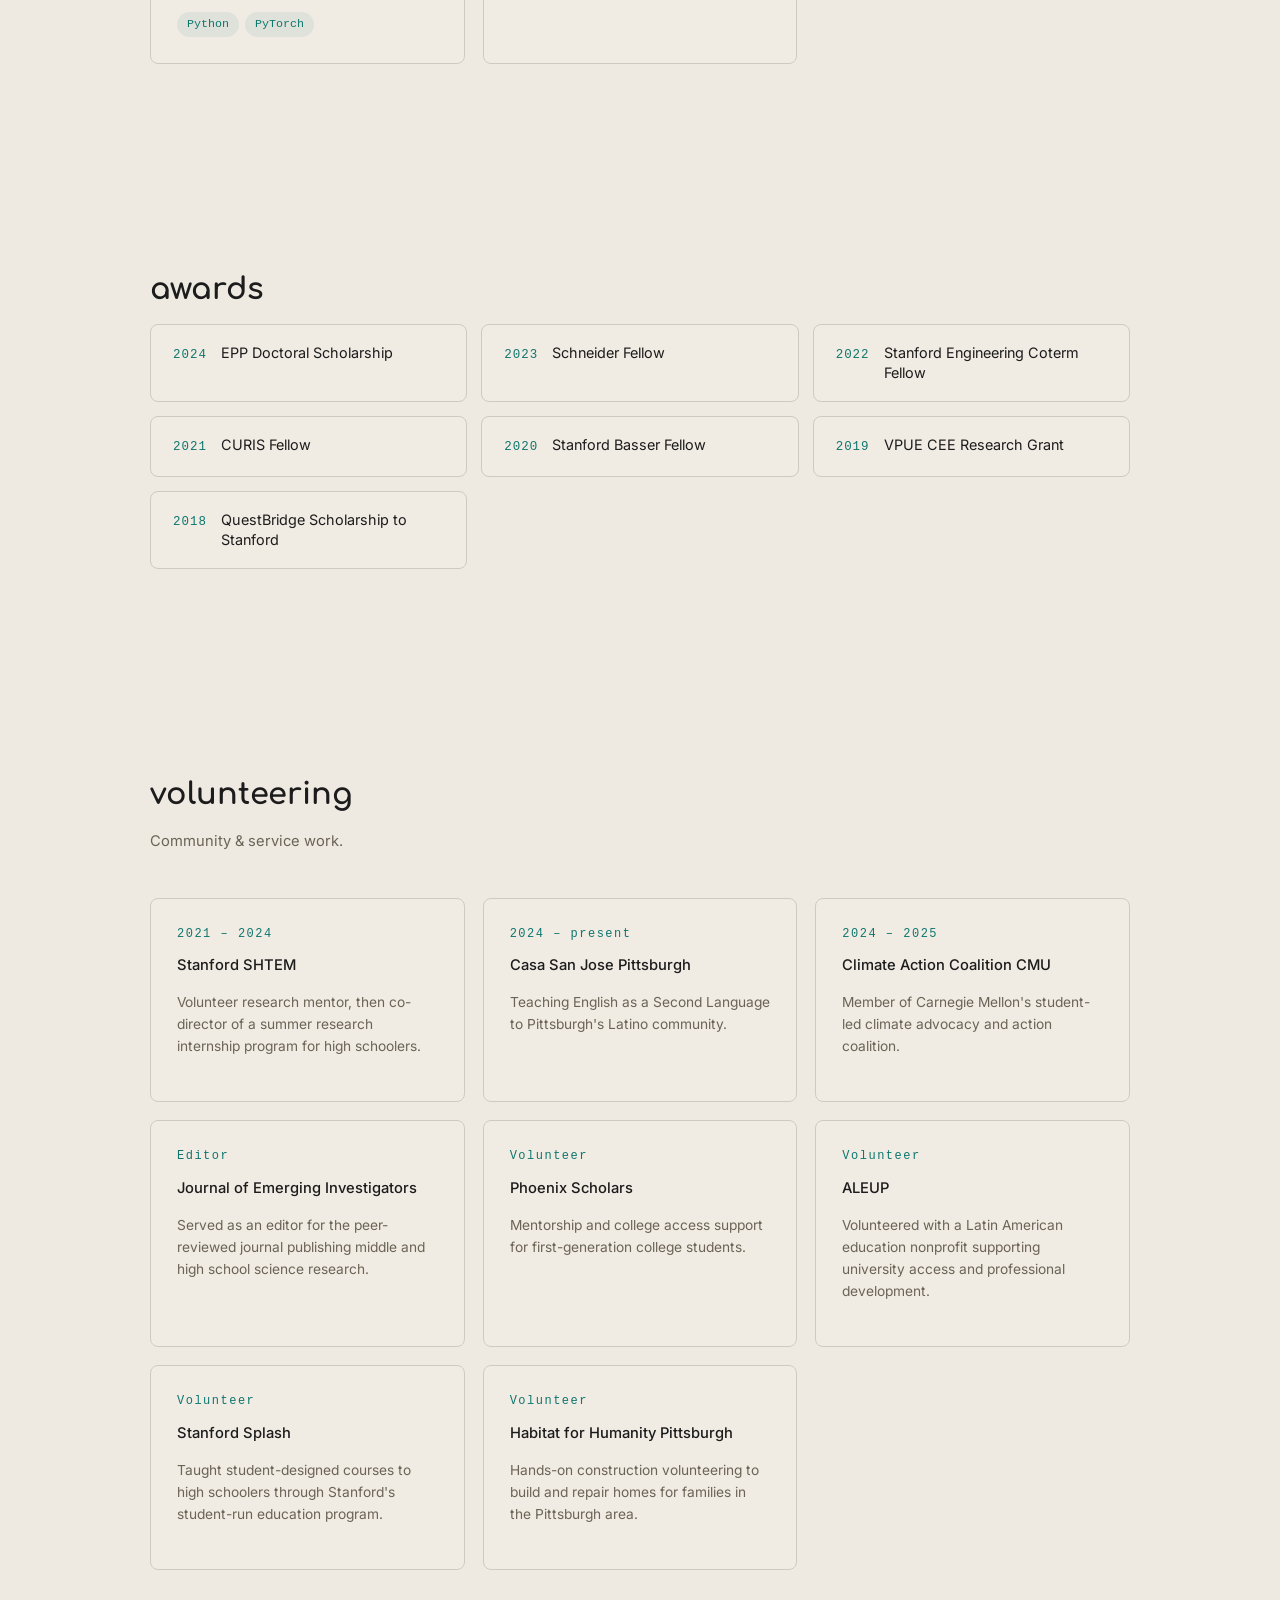
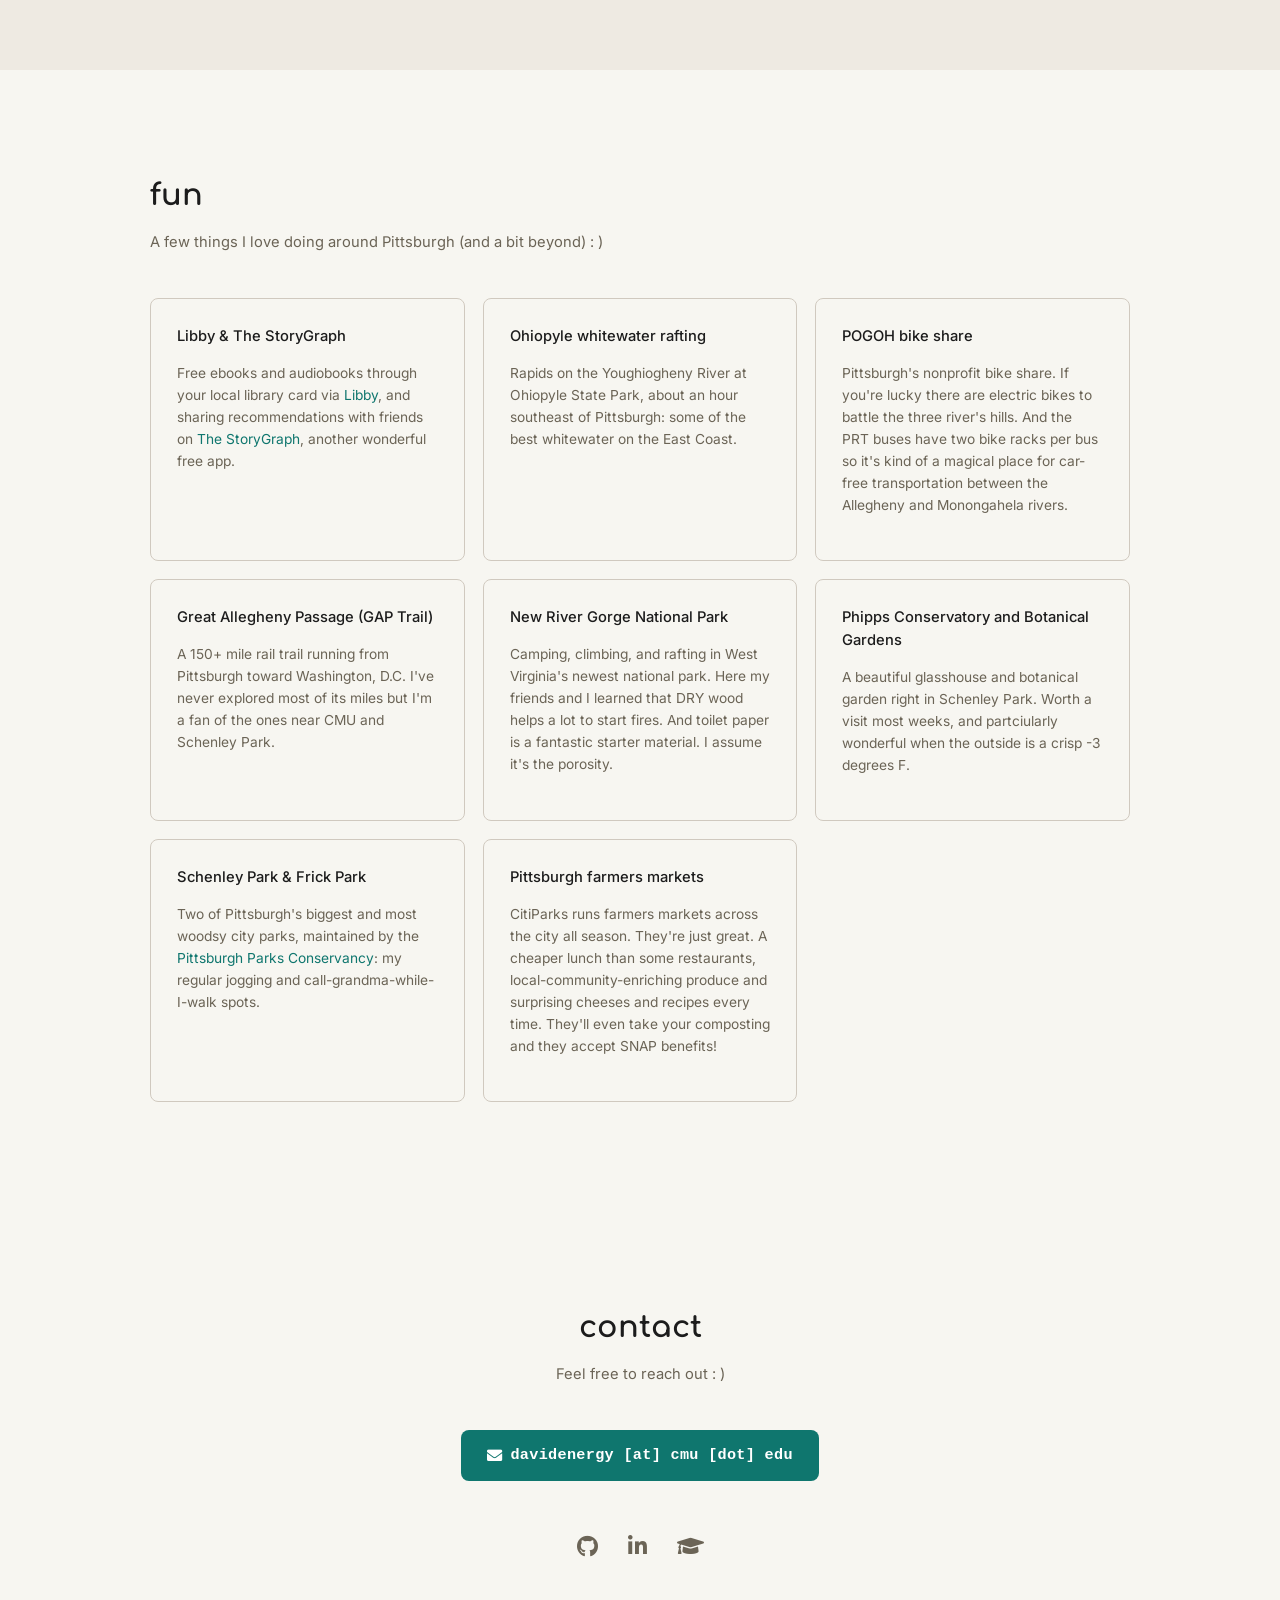
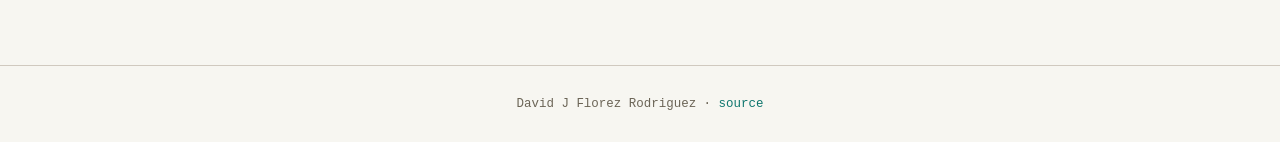
==== commit f1979fff: "farmer's markets are cool fact ^" ====
--- a/index.html
+++ b/index.html
@@ -357,7 +357,7 @@
 
         <a class="card" href="https://www.pittsburghpa.gov/Recreation-Events/Events/Farmers-Markets" target="_blank" rel="noopener">
           <h3>Pittsburgh farmers markets</h3>
-          <p>CitiParks runs farmers markets across the city all season. They're just great. A cheaper lunch than some restaurants, and with the added joy of local community. </p>
+          <p>CitiParks runs farmers markets across the city all season. They're just great. A cheaper lunch than some restaurants, local-community-enriching produce and surprising cheeses and recipes every time. They'll even take your composting and they accept SNAP benefits! </p>
         </a>
 
       </div>
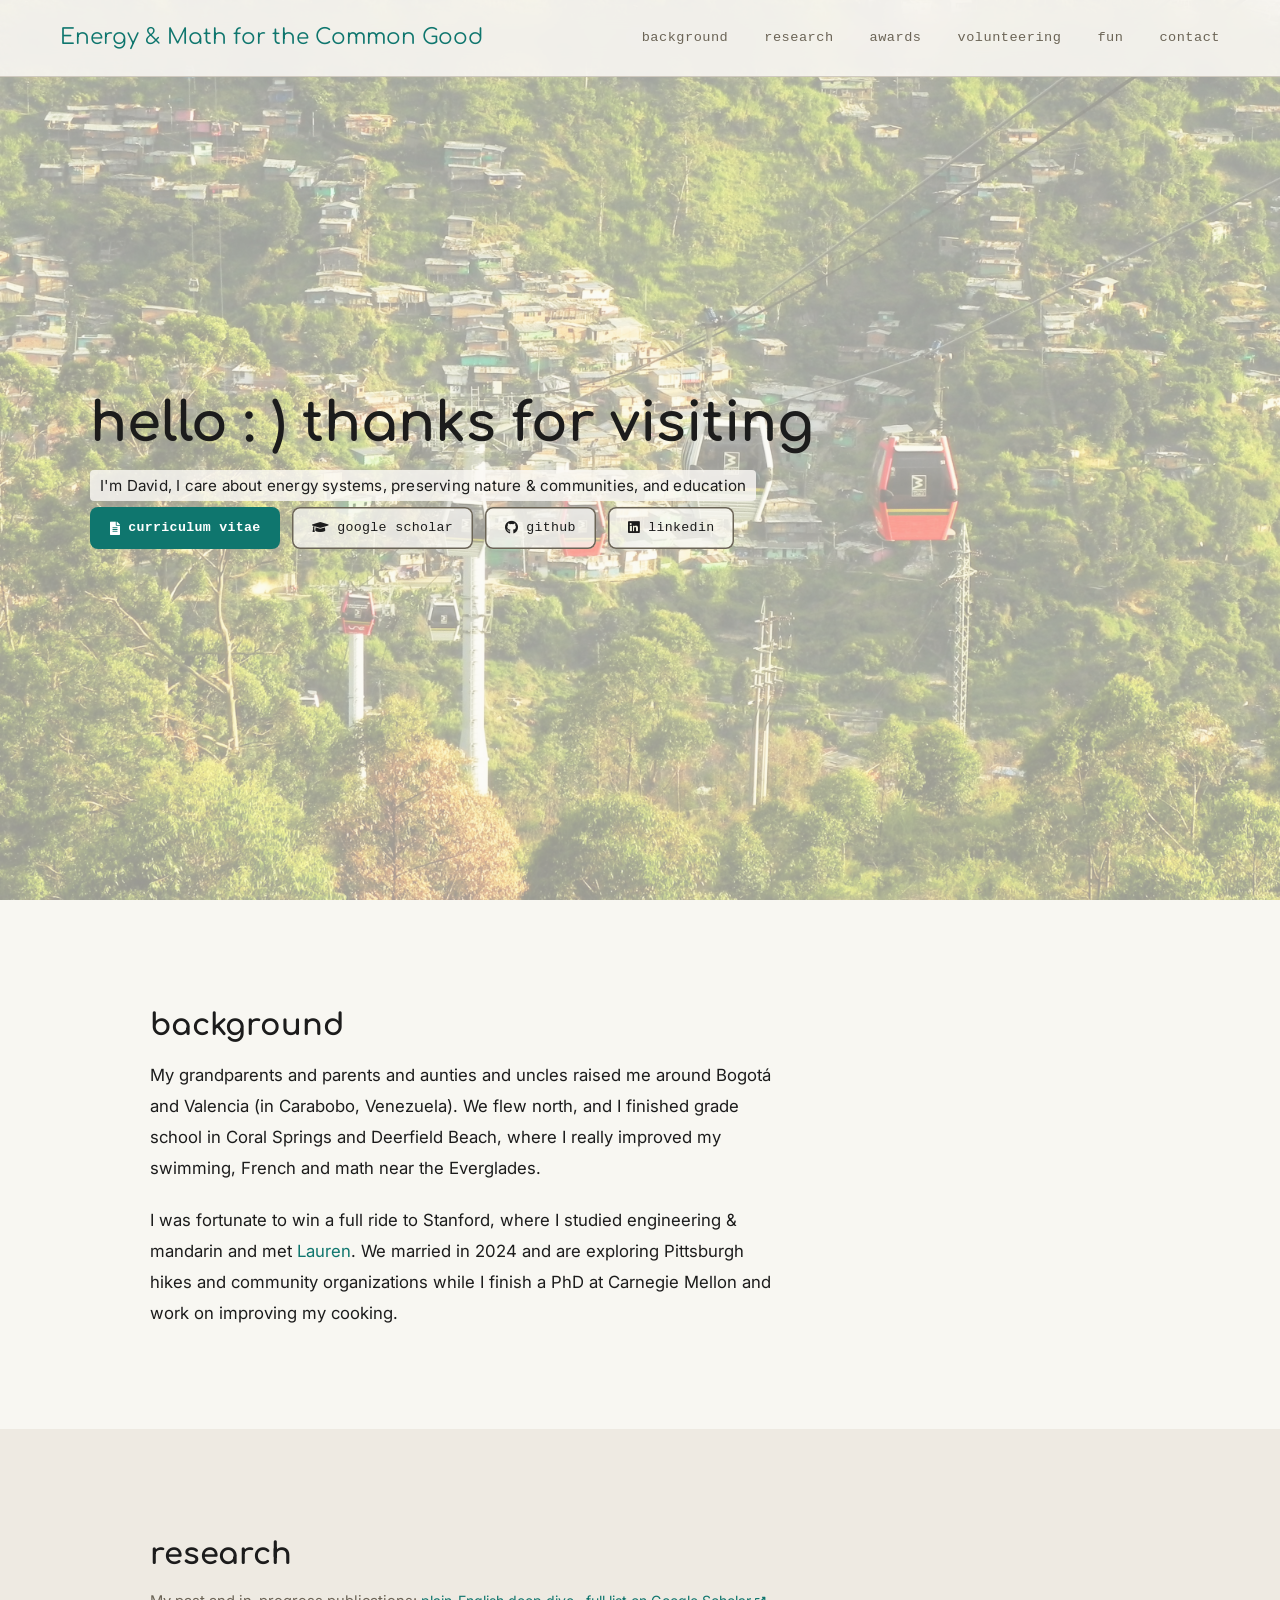
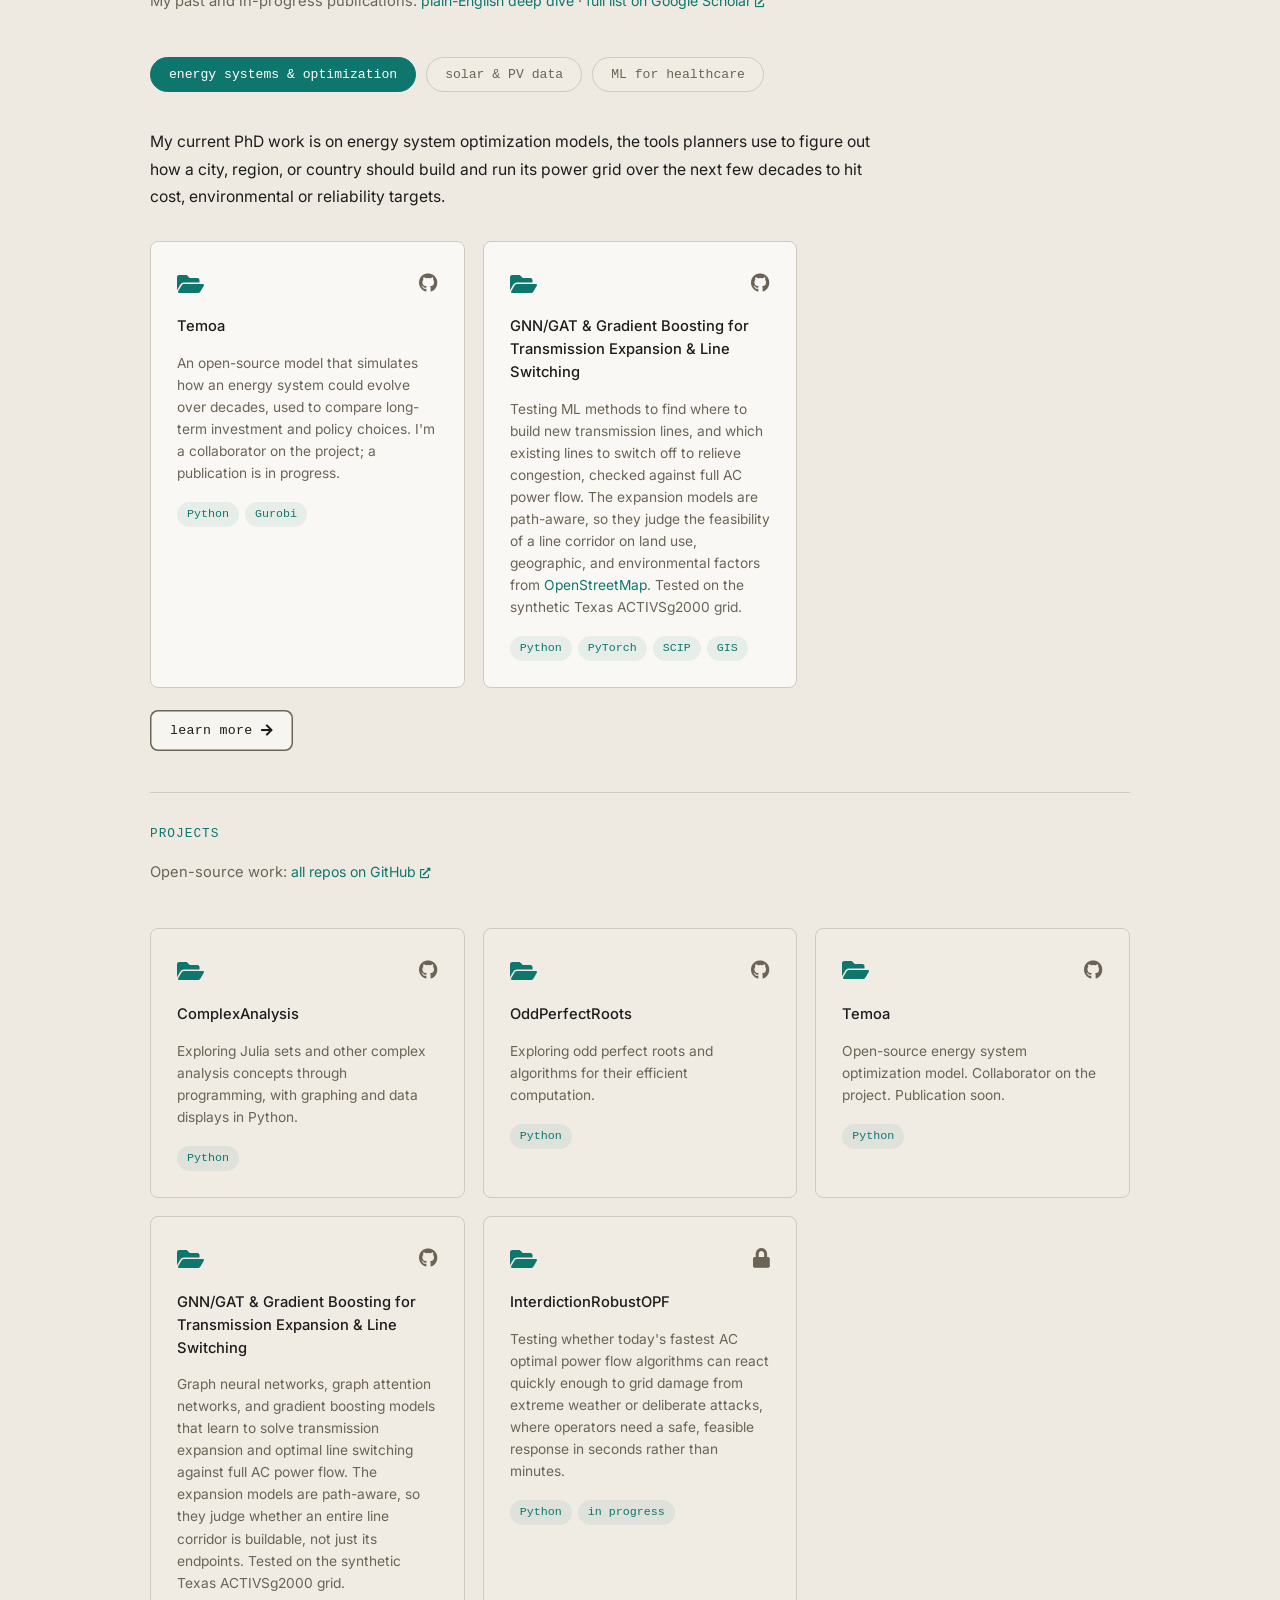
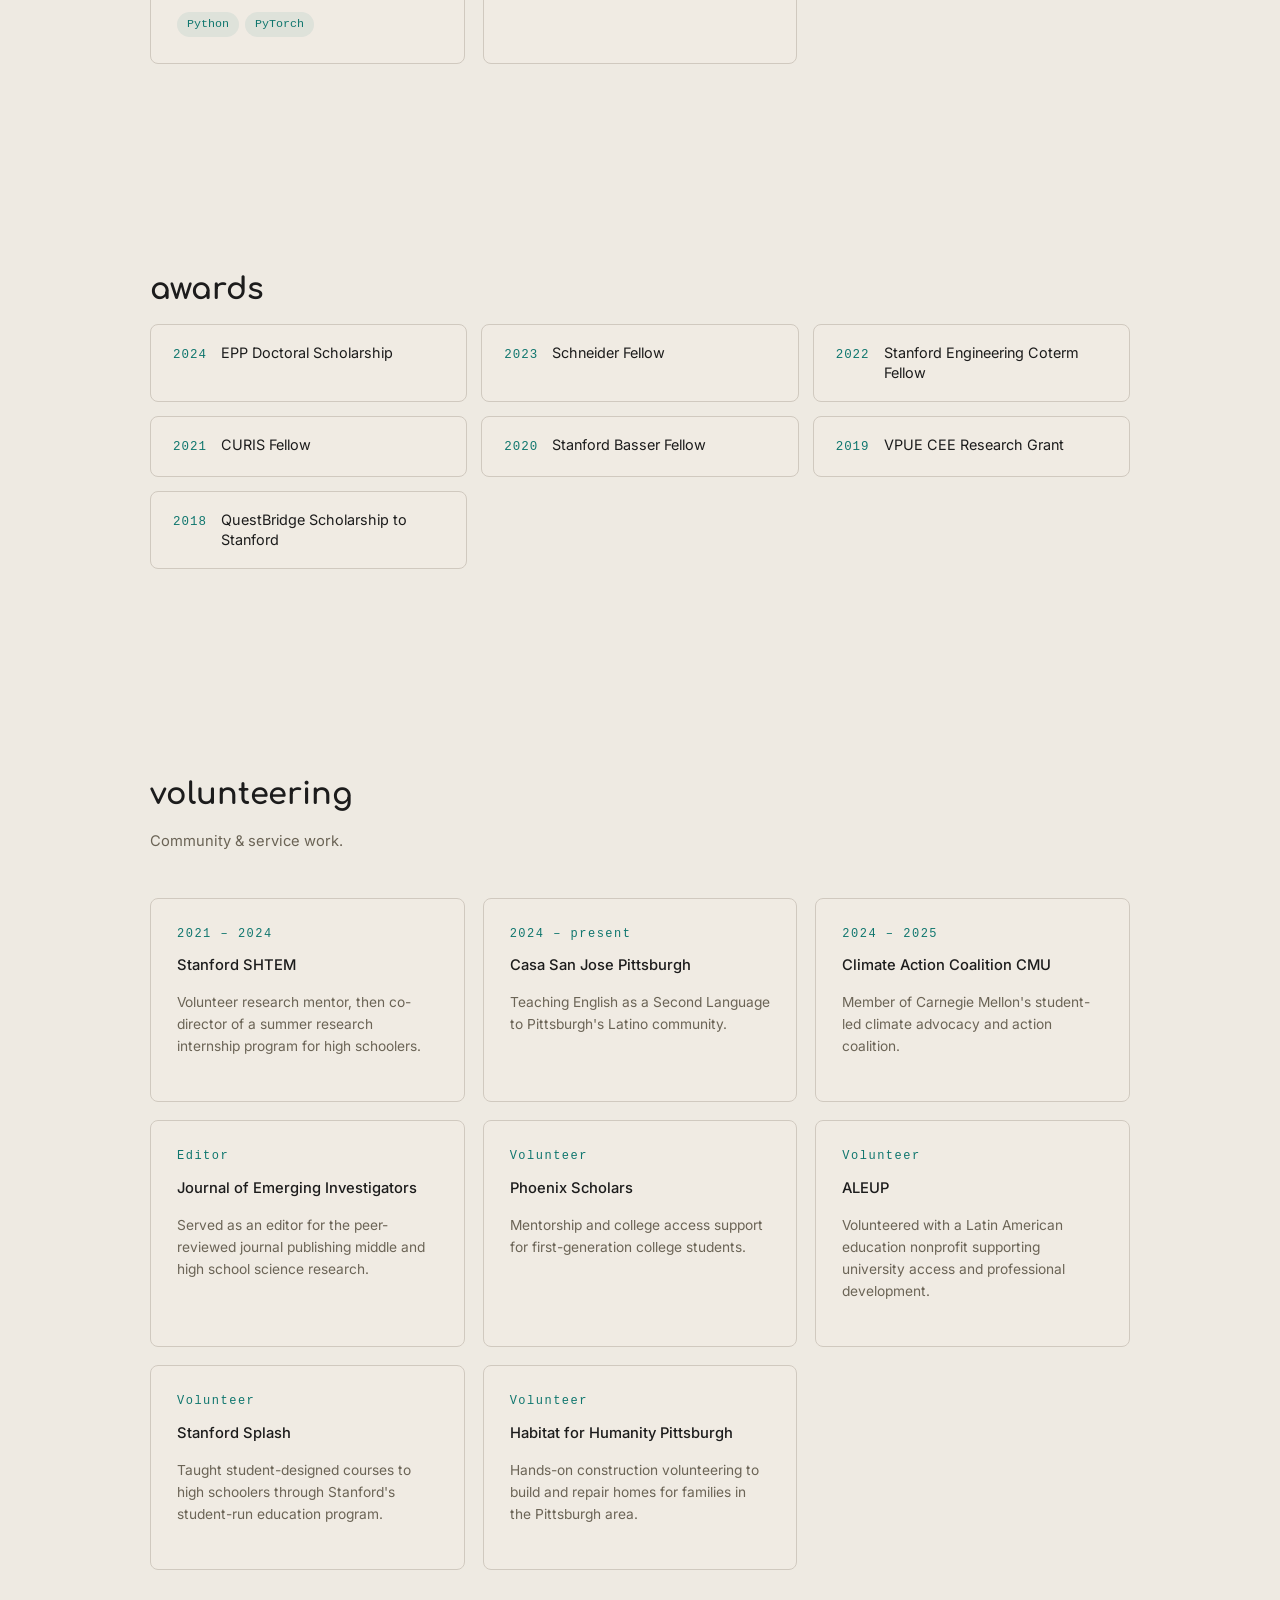
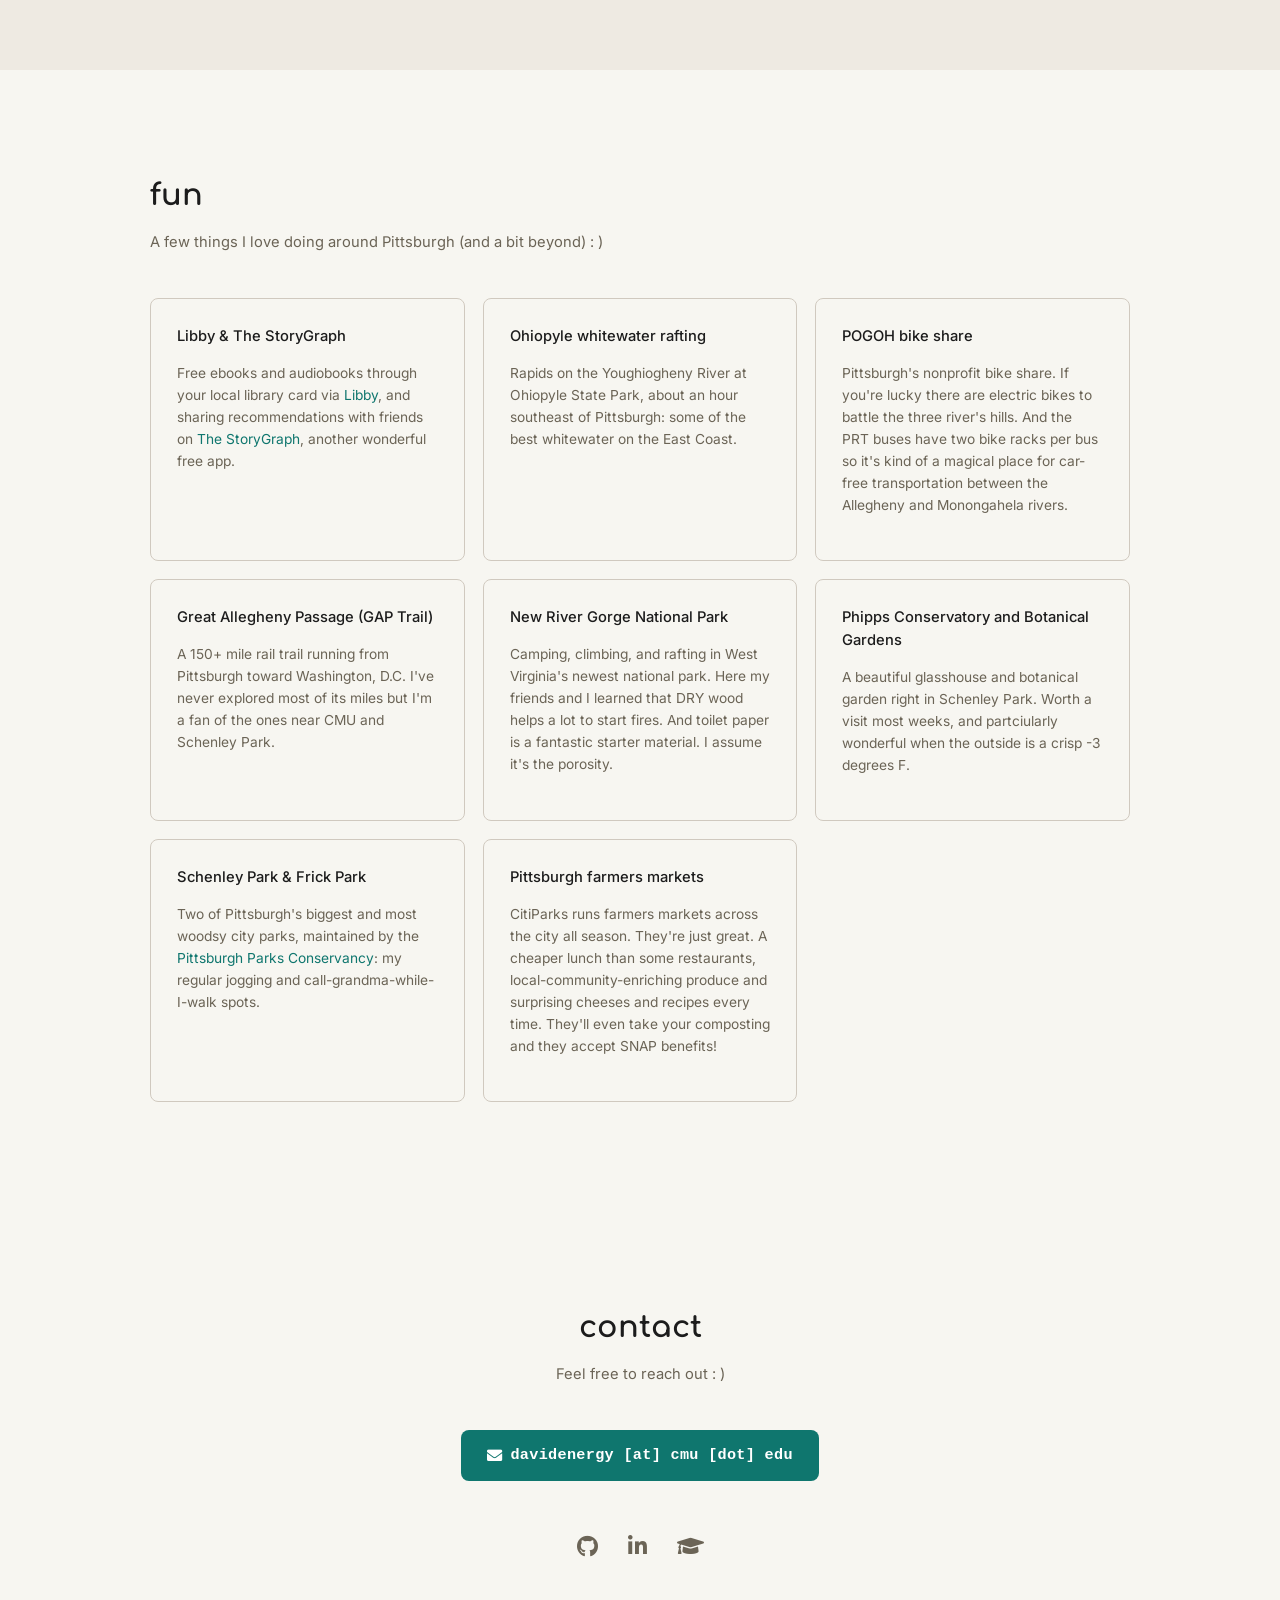
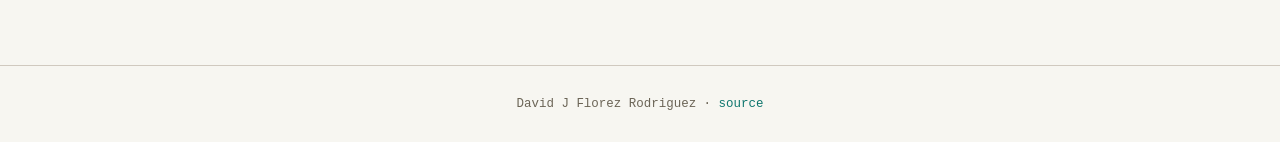
==== commit 5d1fe12b: "include communities" ====
--- a/index.html
+++ b/index.html
@@ -38,7 +38,7 @@
   <section id="hero">
     <div id="hero-content" class="animate__animated animate__zoomIn">
       <h1 id="greeting">hello : ) thanks for visiting</h1>
-      <p id="hero-sub1">I'm David, I care about energy systems, preserving nature, and education</p>
+      <p id="hero-sub1">I'm David, I care about energy systems, preserving nature & communities, and education</p>
      <!-- <p id="hero-sub2">I care about energy systems, preserving nature, and education</p> -->
       <div id="hero-links">
         <a href="https://docs.google.com/document/d/1WzhuwzJtMpMYLAZ9Hj29LoXPa4Nq9bv6/edit?usp=sharing&ouid=111340971771556280062&rtpof=true&sd=true"
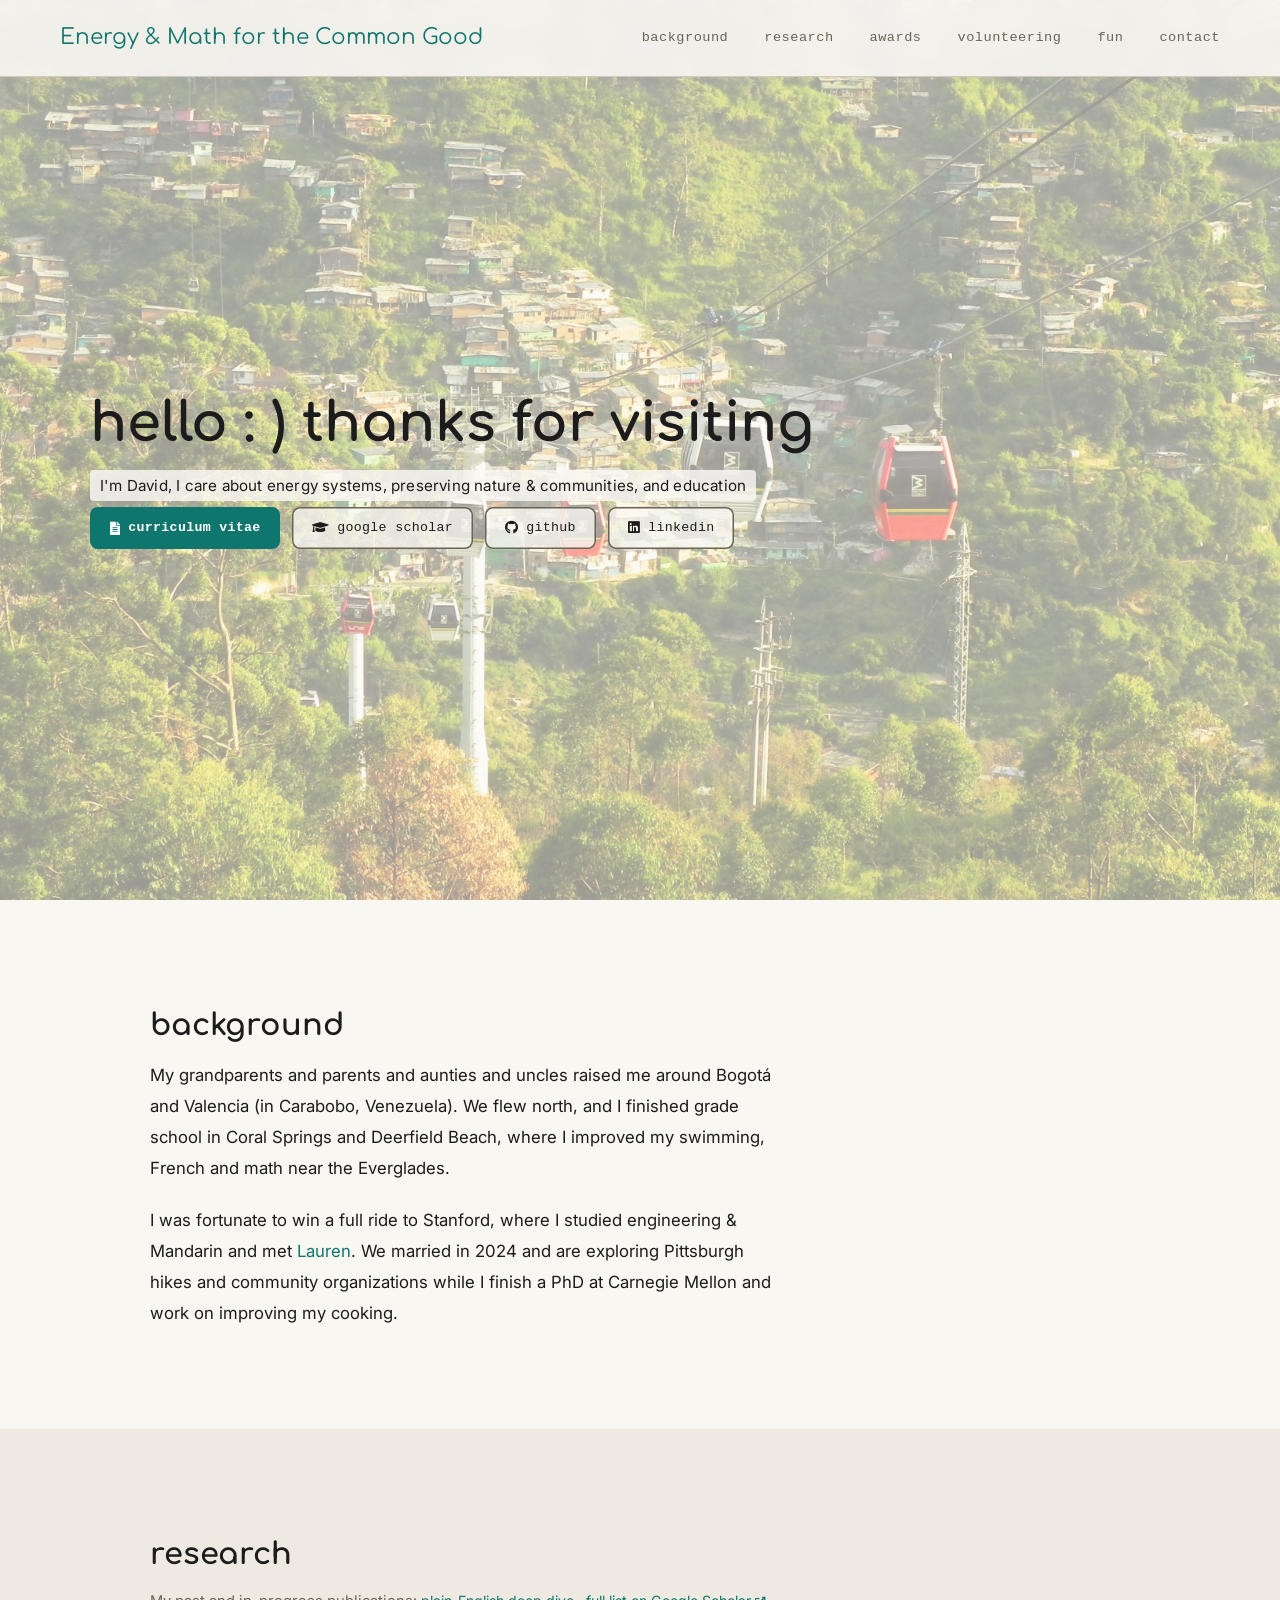
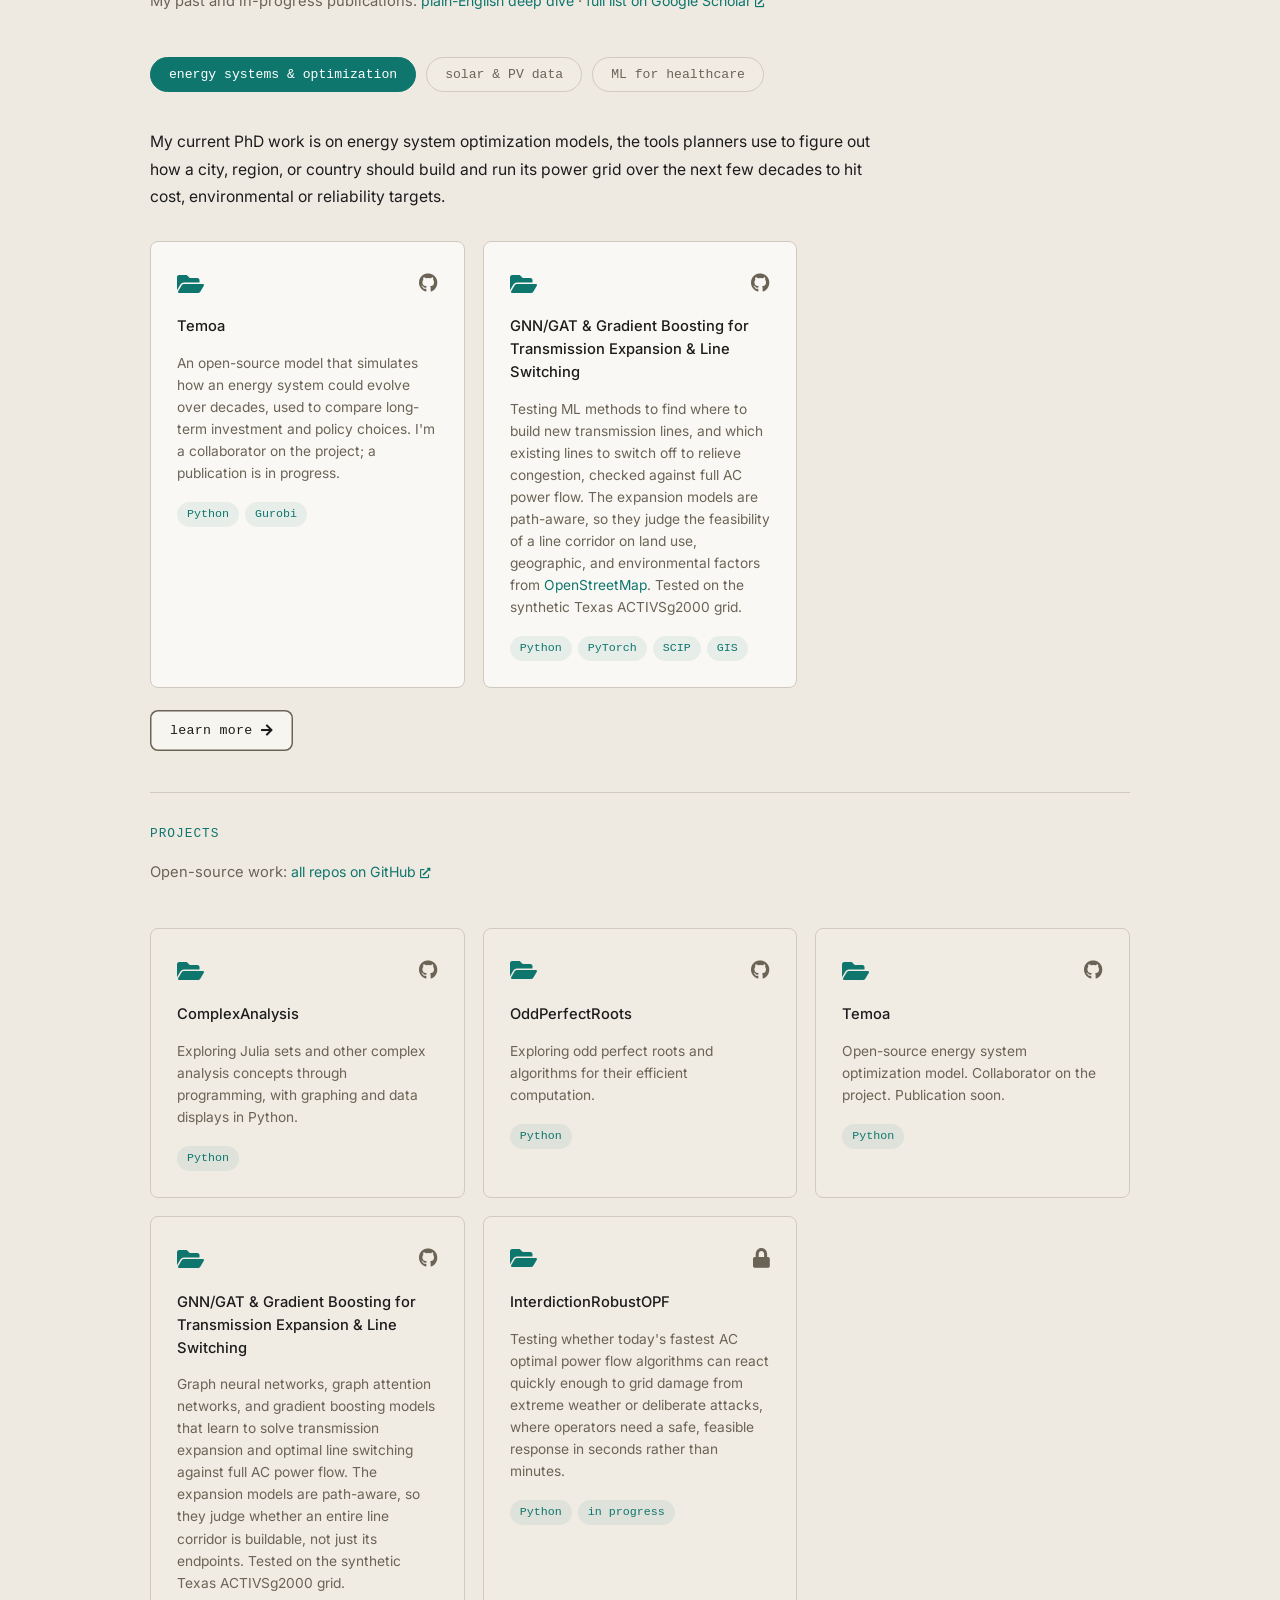
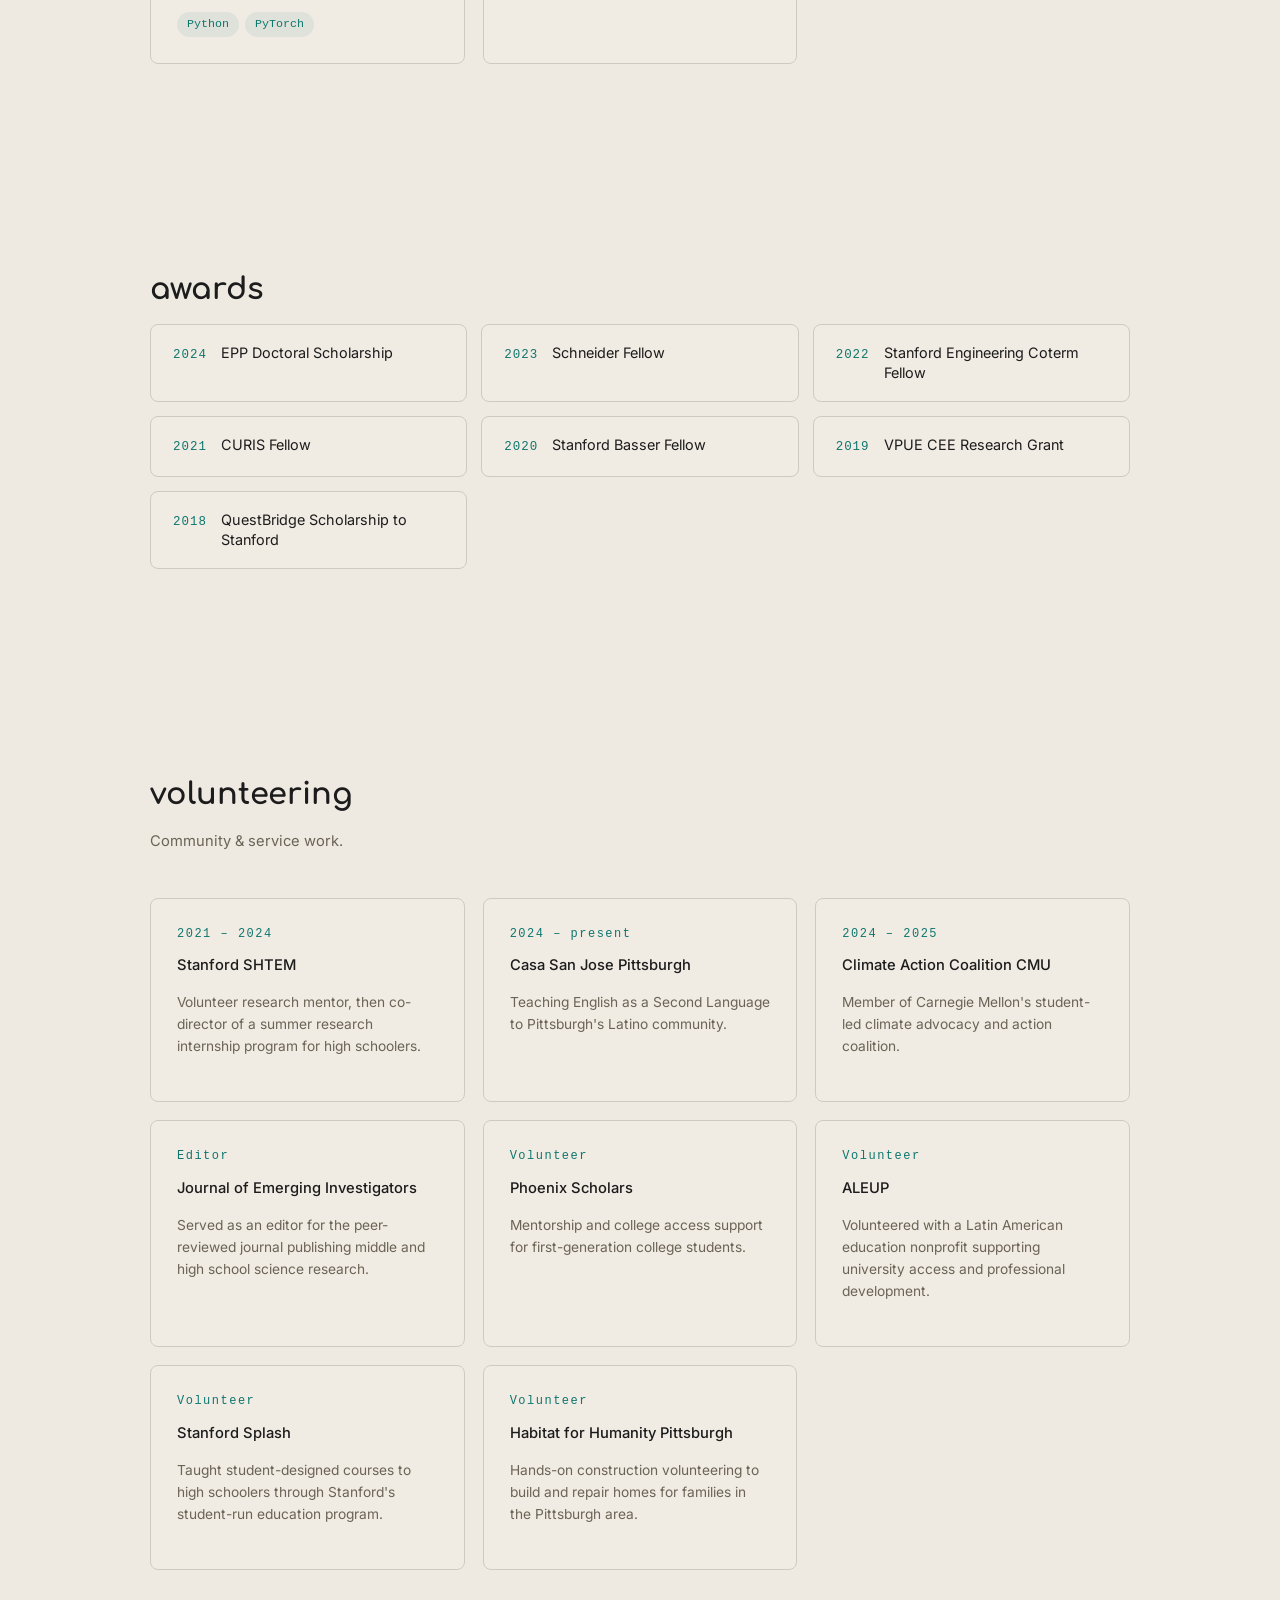
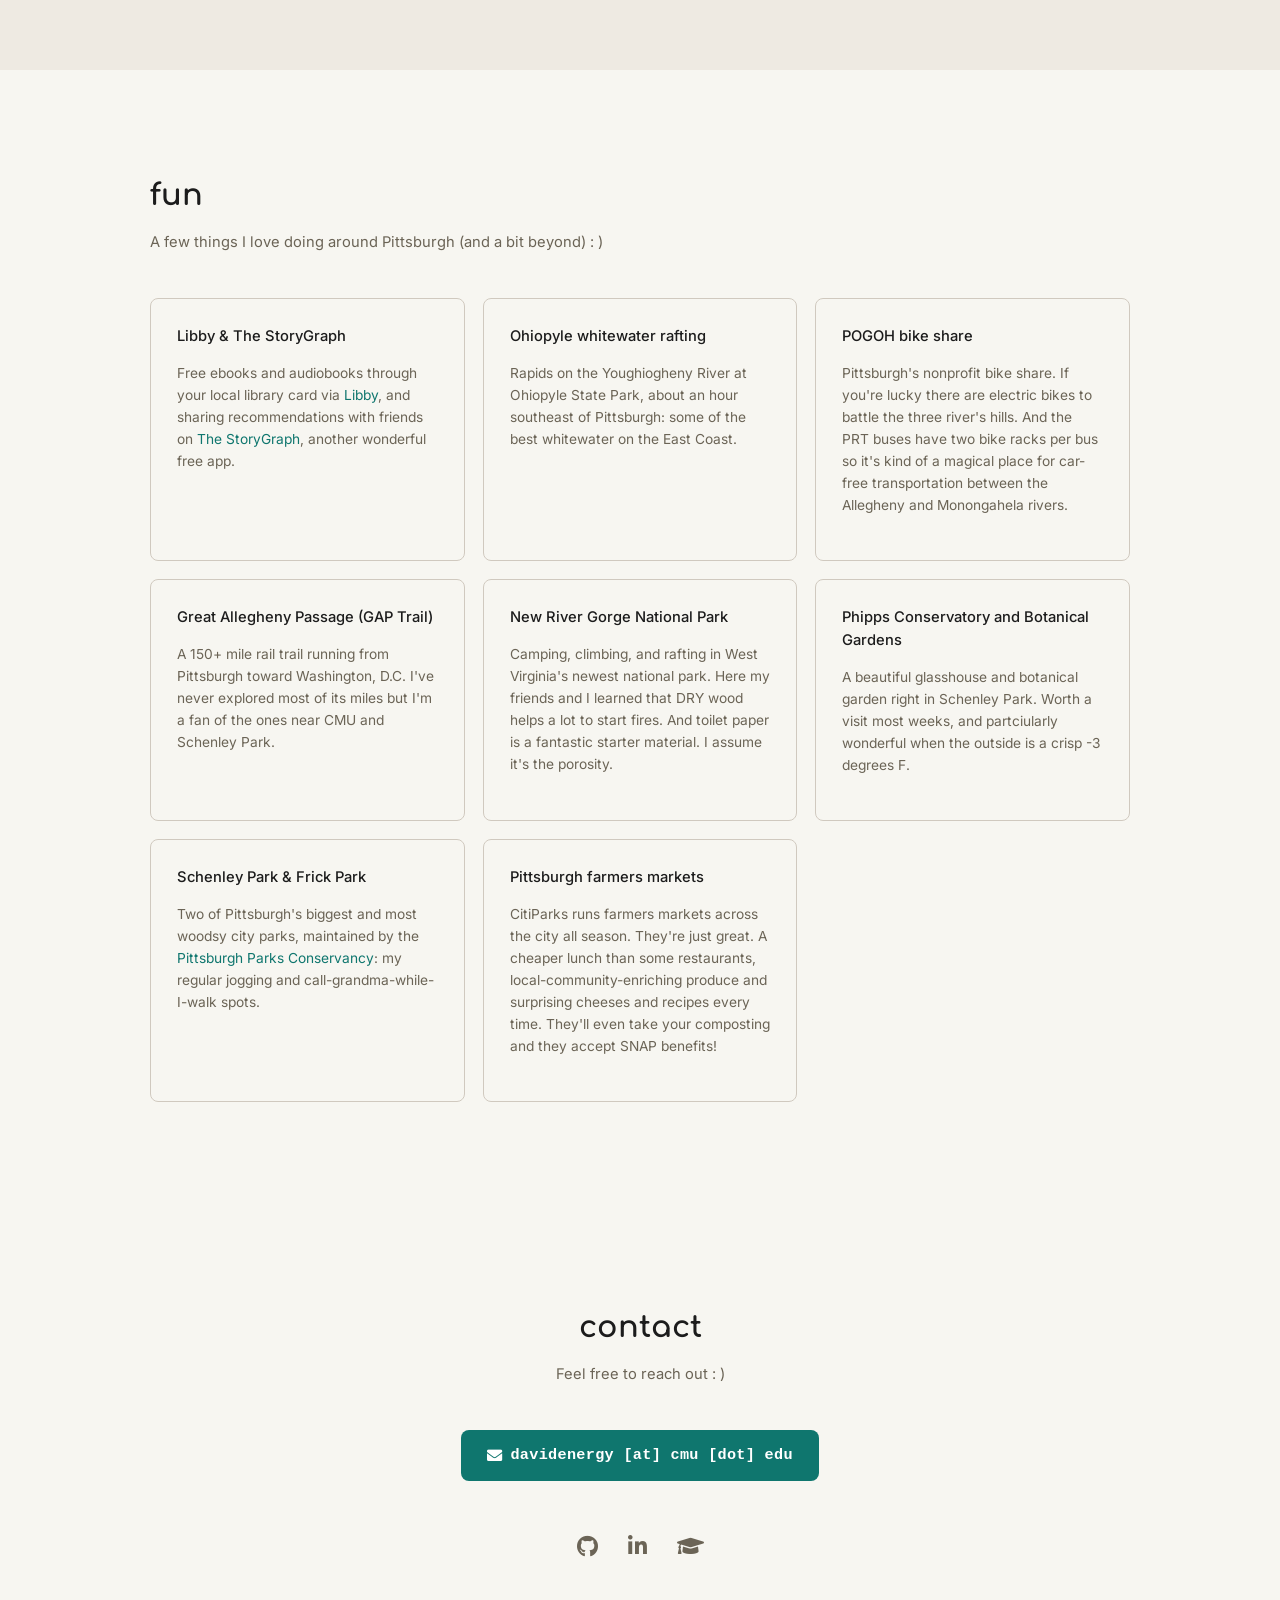
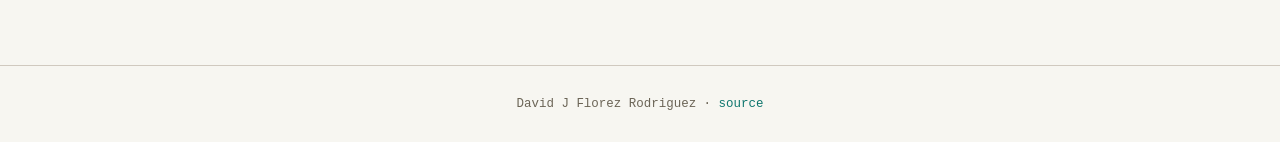
==== commit 9a0394d3: "Correct text, capitalization in bio" ====
--- a/index.html
+++ b/index.html
@@ -66,8 +66,8 @@
     <div class="section-inner">
       <h2 class="section-title">background</h2>
       <div id="bio">
-        <p>My grandparents and parents and aunties and uncles raised me around Bogotá and Valencia (in Carabobo, Venezuela). We flew north, and I finished grade school in Coral Springs and Deerfield Beach, where I really improved my swimming, French and math near the Everglades.</p>
-        <p>I was fortunate to win a full ride to Stanford, where I studied engineering & mandarin and met <a href="https://www.laurentaylor.earth" target="_blank" rel="noopener">Lauren</a>. We married in 2024 and are exploring Pittsburgh hikes and community organizations while I finish a PhD at Carnegie Mellon and work on improving my cooking.</p>
+        <p>My grandparents and parents and aunties and uncles raised me around Bogotá and Valencia (in Carabobo, Venezuela). We flew north, and I finished grade school in Coral Springs and Deerfield Beach, where I improved my swimming, French and math near the Everglades.</p>
+        <p>I was fortunate to win a full ride to Stanford, where I studied engineering & Mandarin and met <a href="https://www.laurentaylor.earth" target="_blank" rel="noopener">Lauren</a>. We married in 2024 and are exploring Pittsburgh hikes and community organizations while I finish a PhD at Carnegie Mellon and work on improving my cooking.</p>
       </div>
     </div>
   </section>
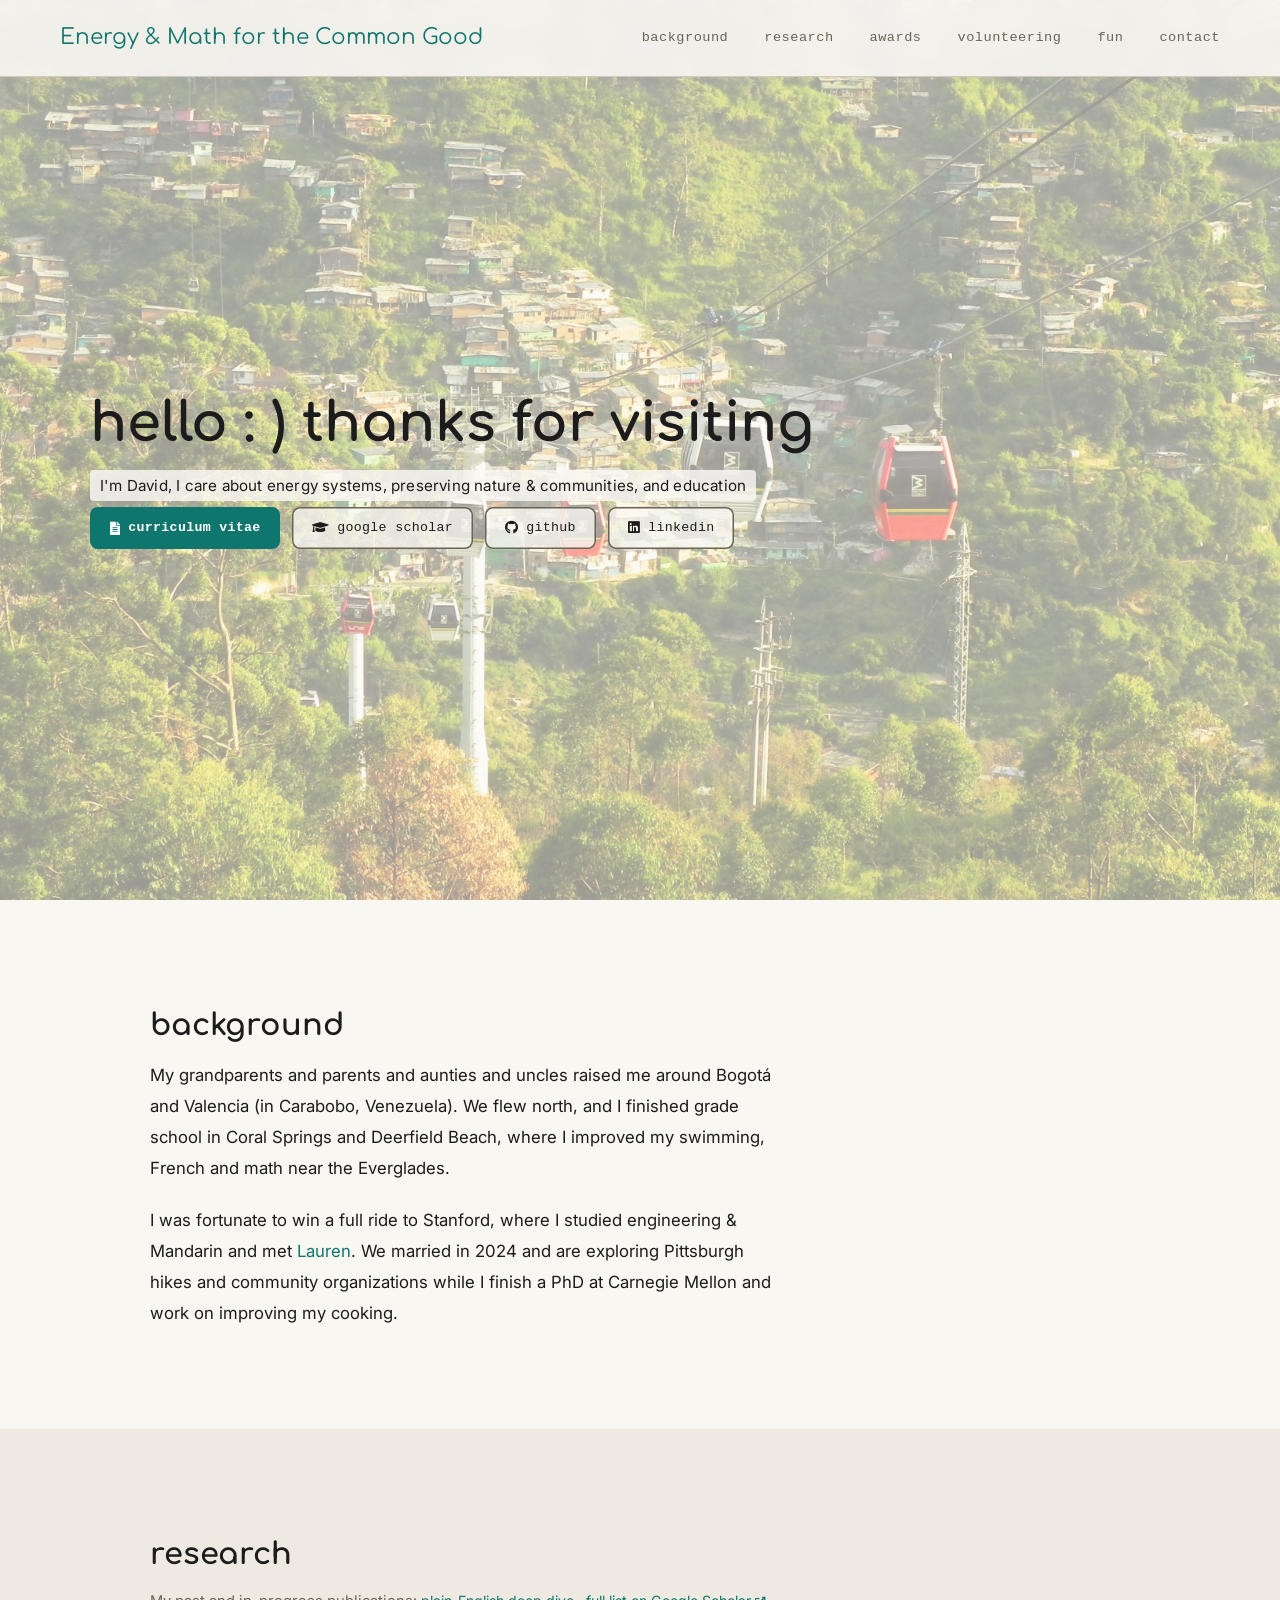
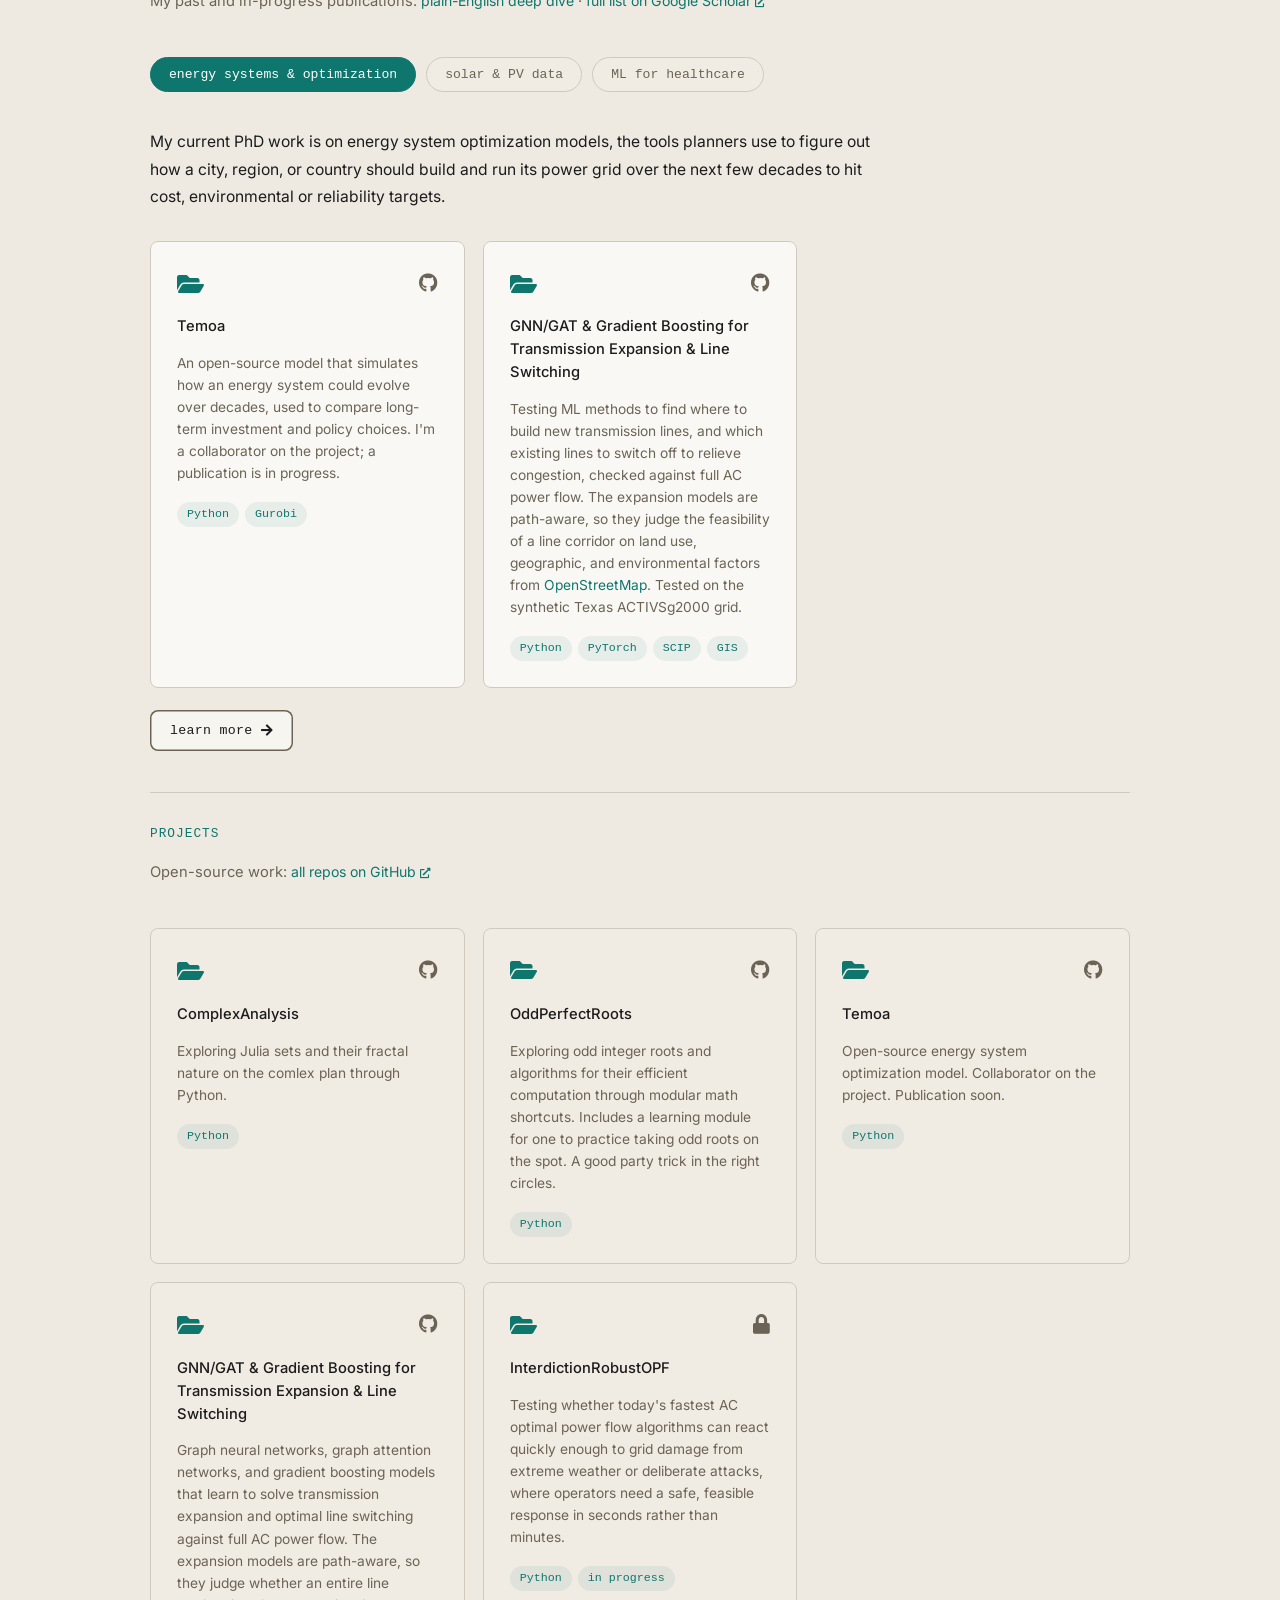
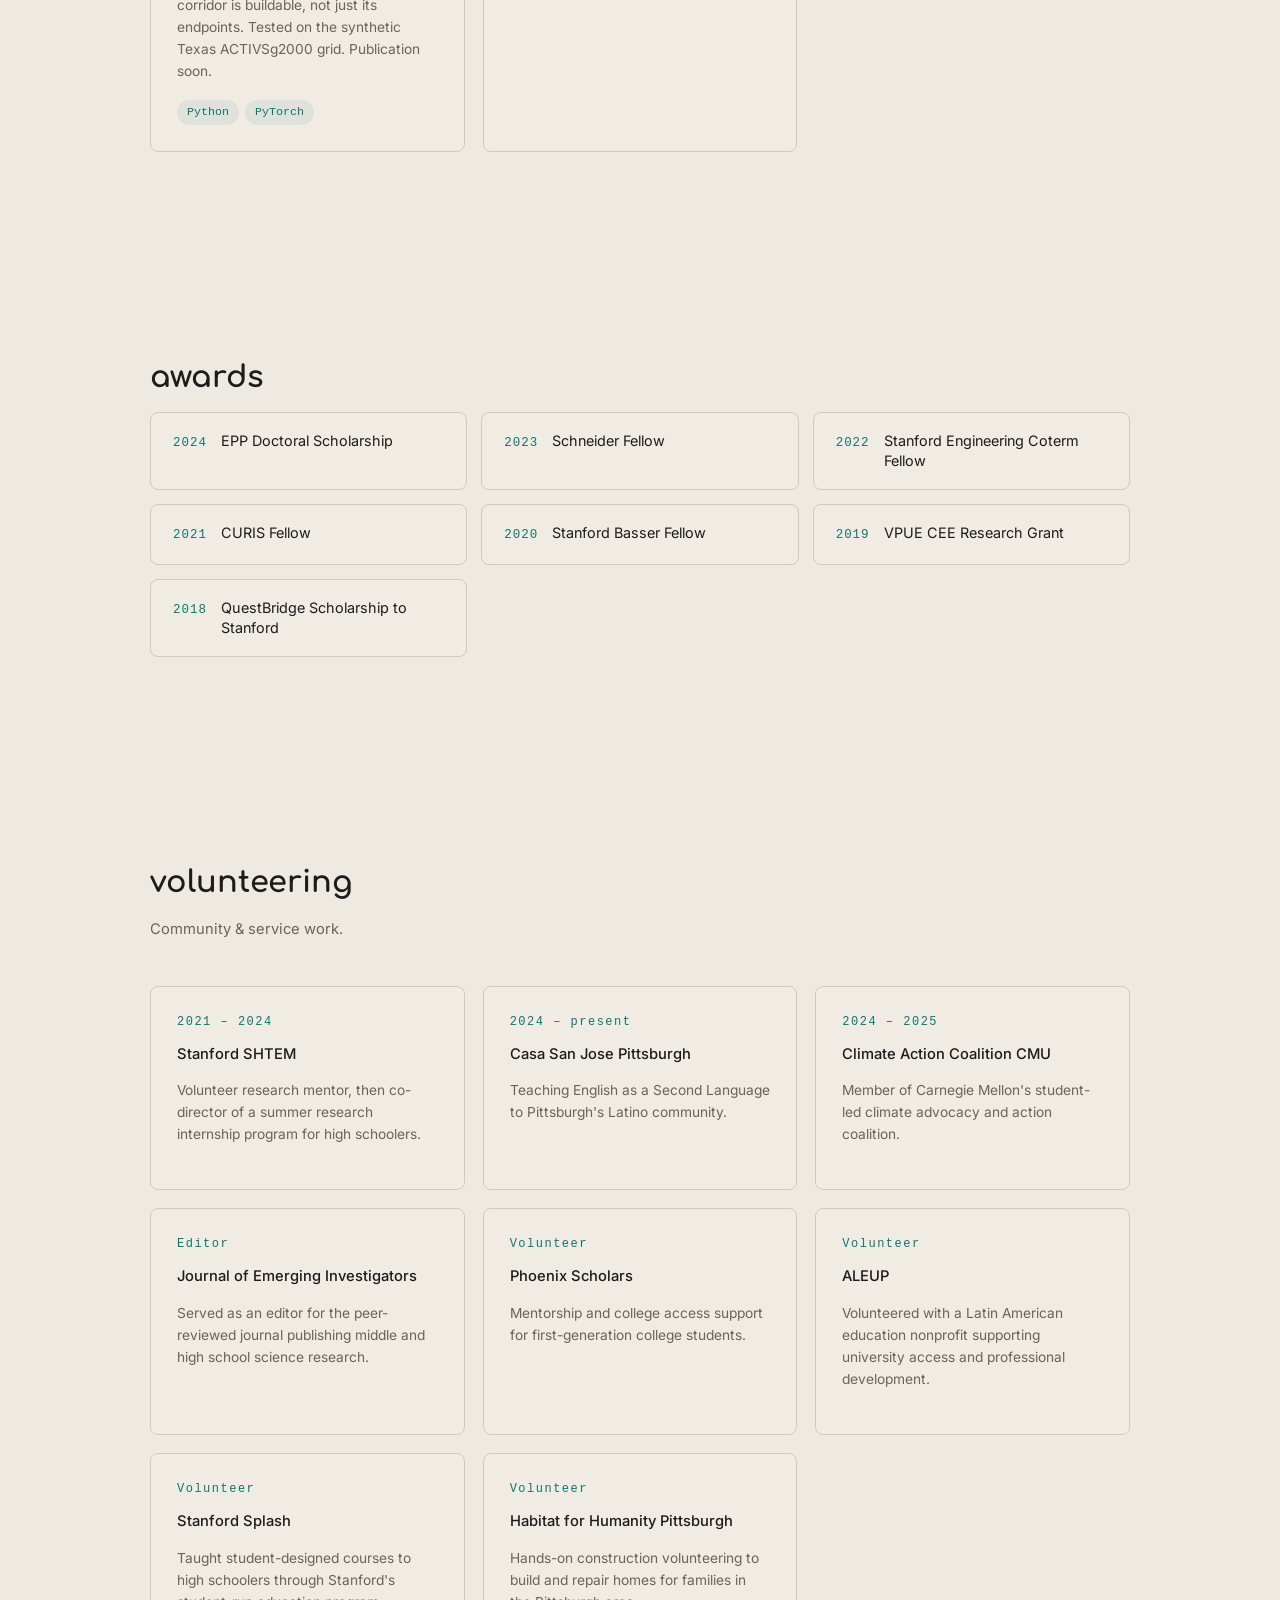
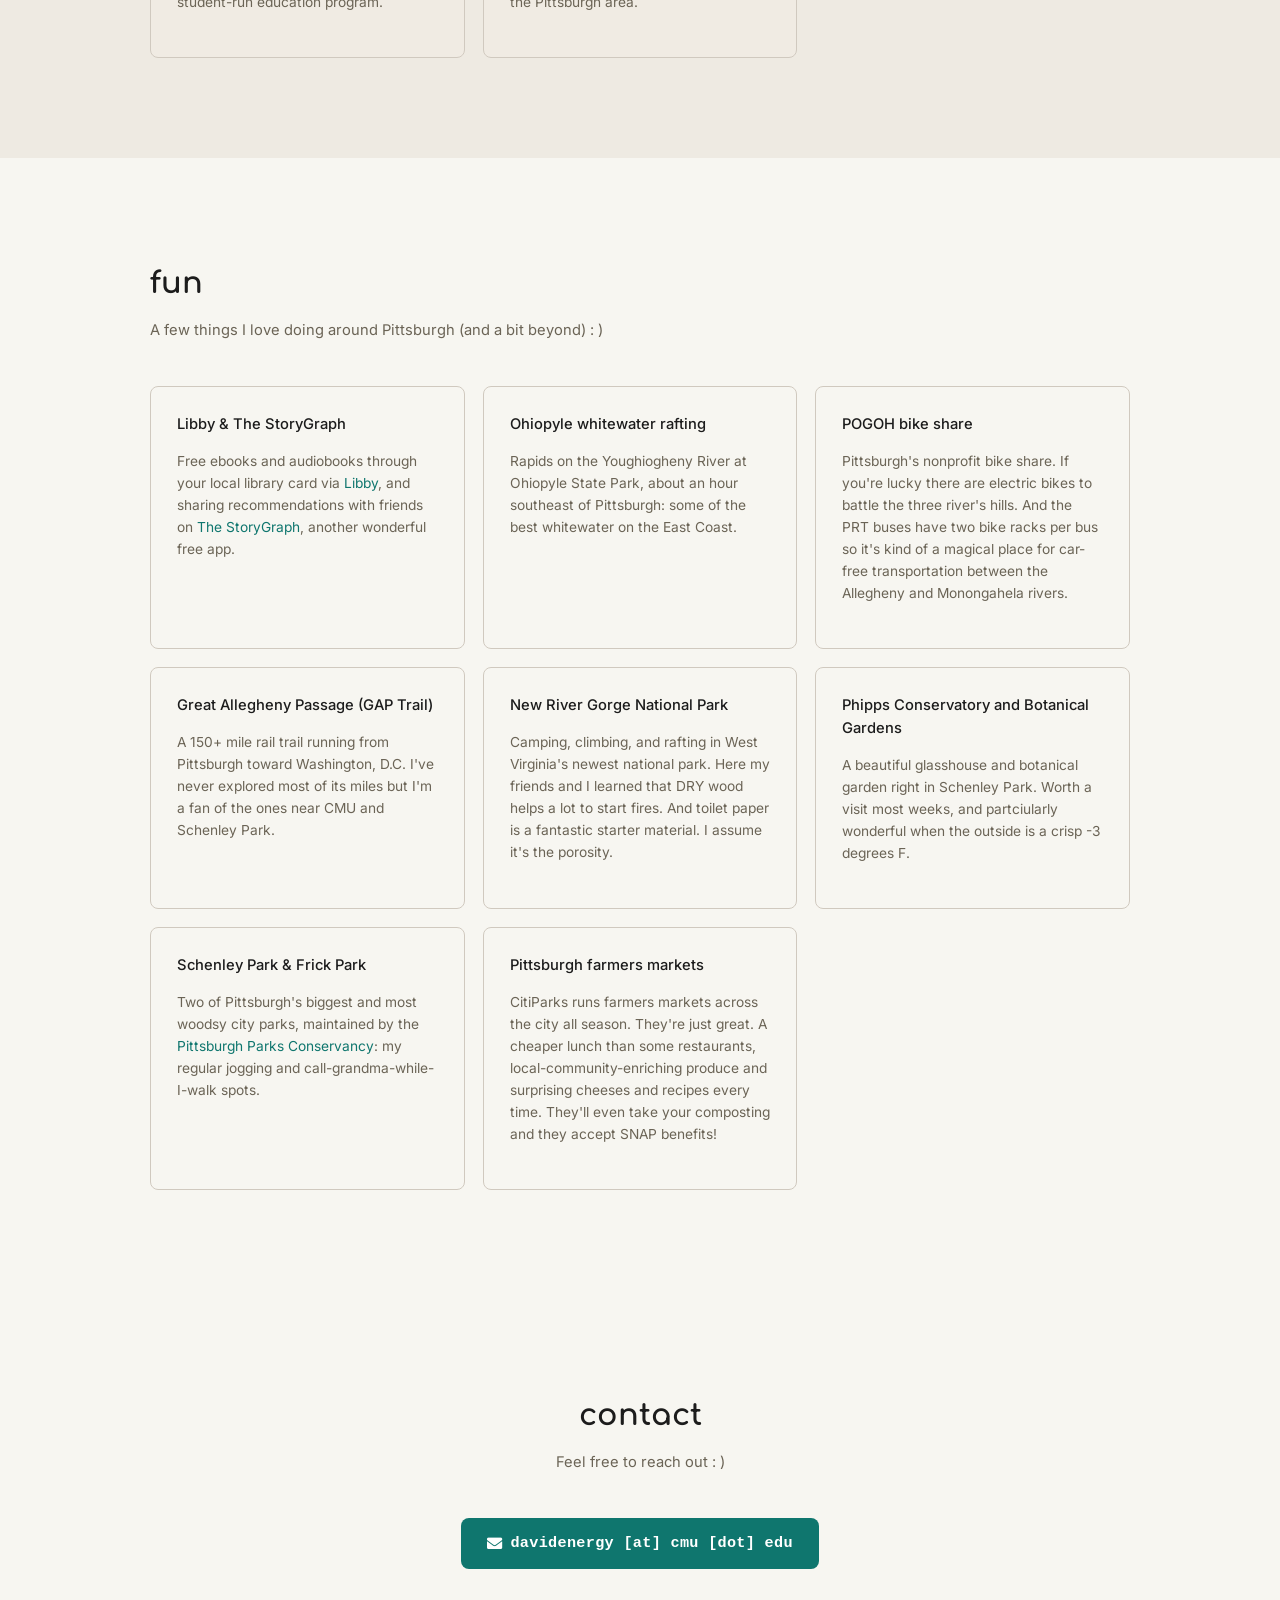
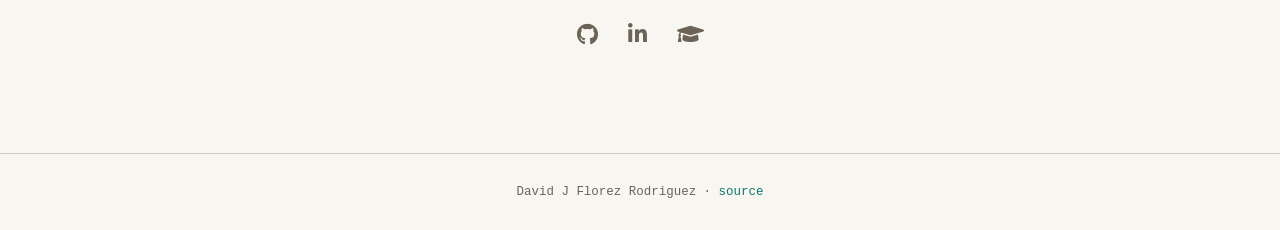
==== commit 810ddab7: "improve project descriptions Updated project descriptions for clarity and detail." ====
--- a/index.html
+++ b/index.html
@@ -189,7 +189,7 @@
               <span class="card-link"><i class="fab fa-github"></i></span>
             </div>
             <h3>ComplexAnalysis</h3>
-            <p>Exploring Julia sets and other complex analysis concepts through programming, with graphing and data displays in Python.</p>
+            <p>Exploring Julia sets and their fractal nature on the comlex plan through Python.</p>
             <div class="card-meta"><span class="tag">Python</span></div>
           </a>
 
@@ -199,7 +199,7 @@
               <span class="card-link"><i class="fab fa-github"></i></span>
             </div>
             <h3>OddPerfectRoots</h3>
-            <p>Exploring odd perfect roots and algorithms for their efficient computation.</p>
+            <p>Exploring odd integer roots and algorithms for their efficient computation through modular math shortcuts. Includes a learning module for one to practice taking odd roots on the spot. A good party trick in the right circles. </p>
             <div class="card-meta"><span class="tag">Python</span></div>
           </a>
 
@@ -219,7 +219,7 @@
               <a class="card-link" href="https://github.com/SvenNeubauer/Electrical-grid-expansion-using-AI" target="_blank" rel="noopener" aria-label="View on GitHub"><i class="fab fa-github"></i></a>
             </div>
             <h3>GNN/GAT &amp; Gradient Boosting for Transmission Expansion &amp; Line Switching</h3>
-            <p>Graph neural networks, graph attention networks, and gradient boosting models that learn to solve transmission expansion and optimal line switching against full AC power flow. The expansion models are path-aware, so they judge whether an entire line corridor is buildable, not just its endpoints. Tested on the synthetic Texas ACTIVSg2000 grid.</p>
+            <p>Graph neural networks, graph attention networks, and gradient boosting models that learn to solve transmission expansion and optimal line switching against full AC power flow. The expansion models are path-aware, so they judge whether an entire line corridor is buildable, not just its endpoints. Tested on the synthetic Texas ACTIVSg2000 grid. Publication soon.</p>
             <div class="card-meta"><span class="tag">Python</span><span class="tag">PyTorch</span></div>
           </div>
 
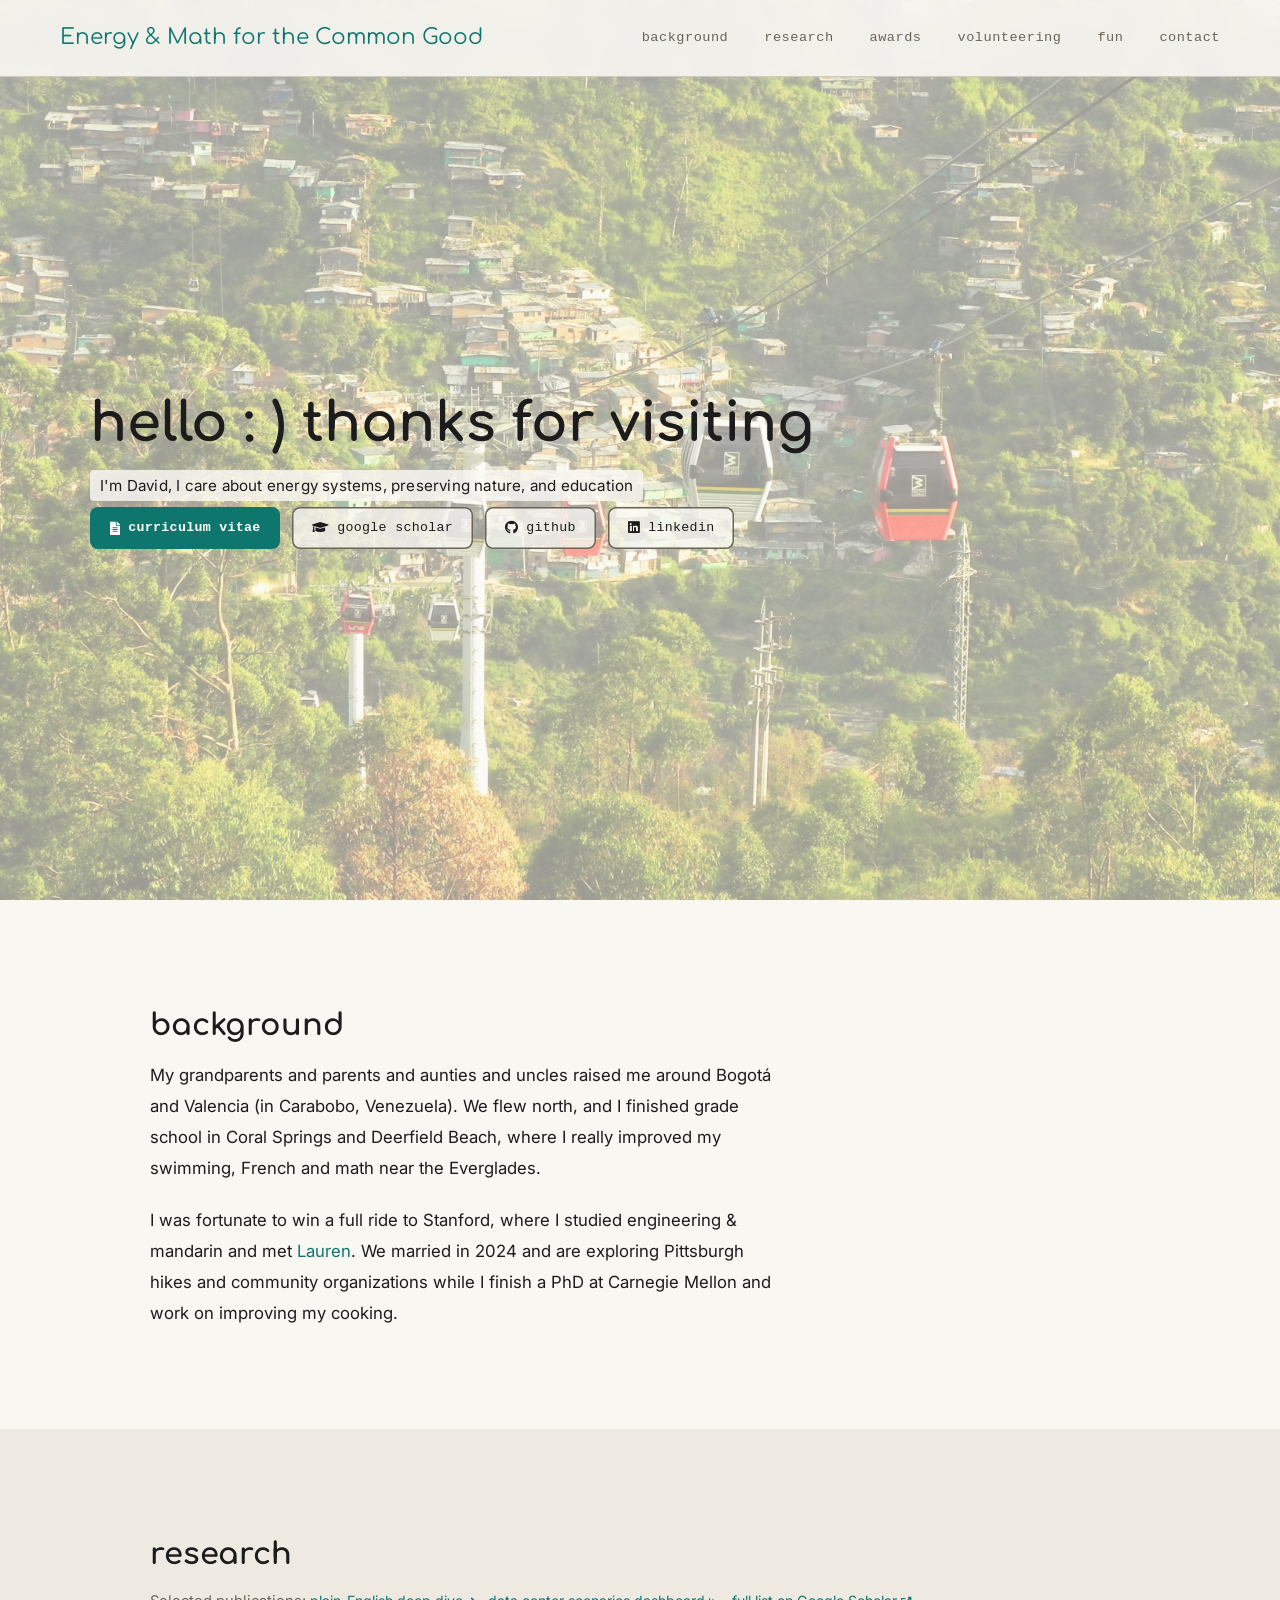
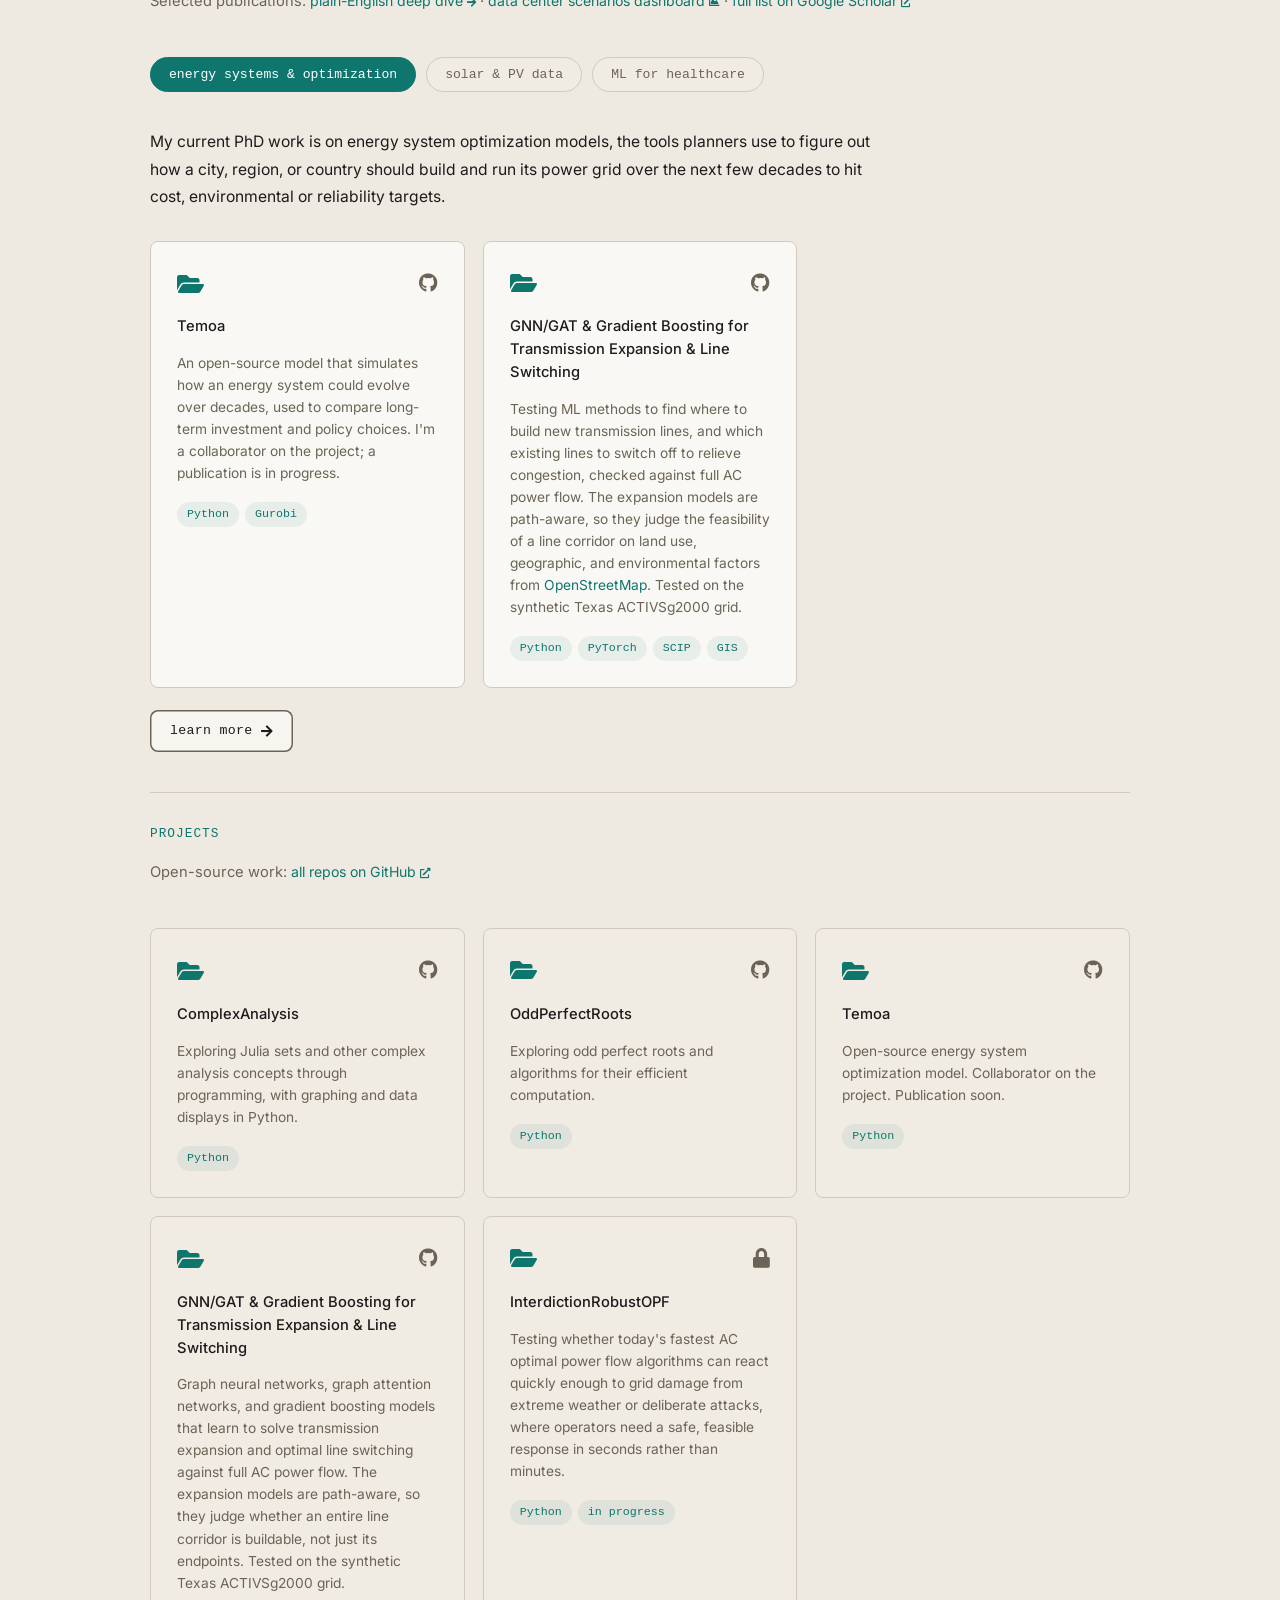
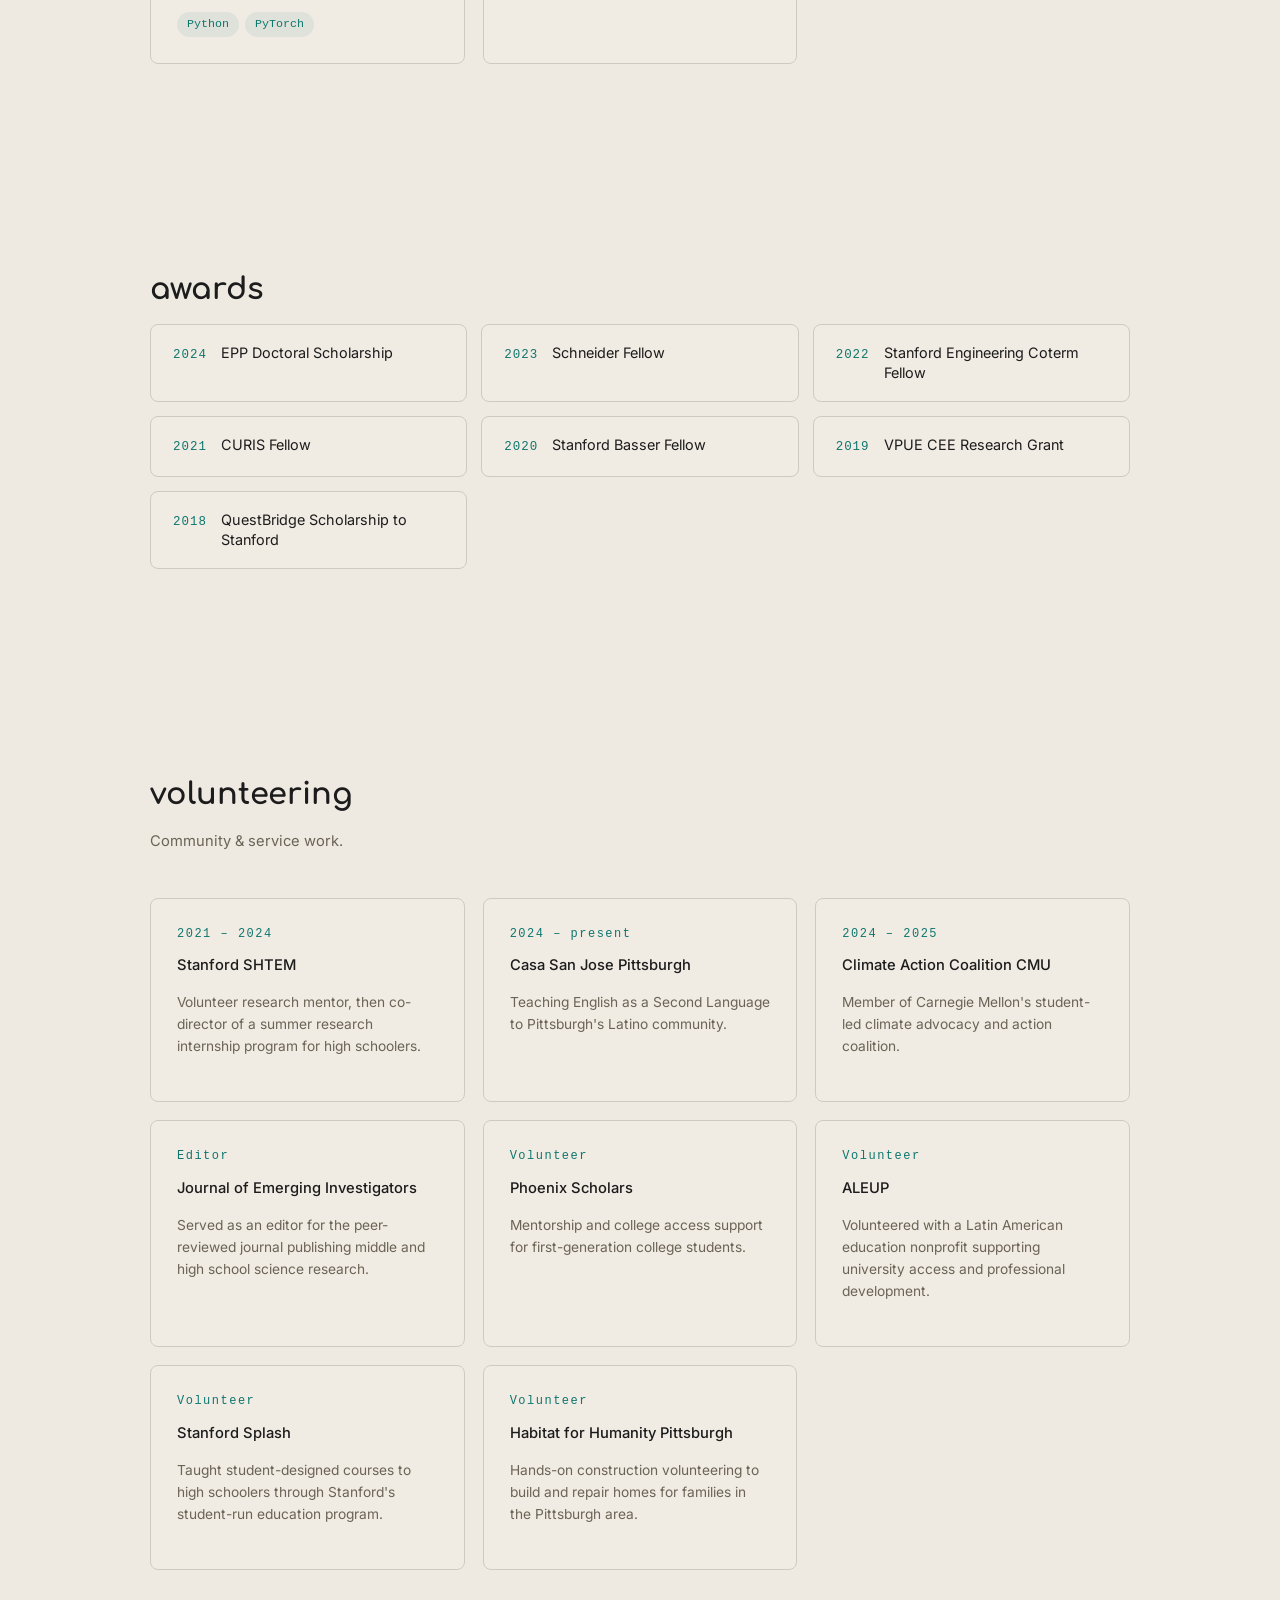
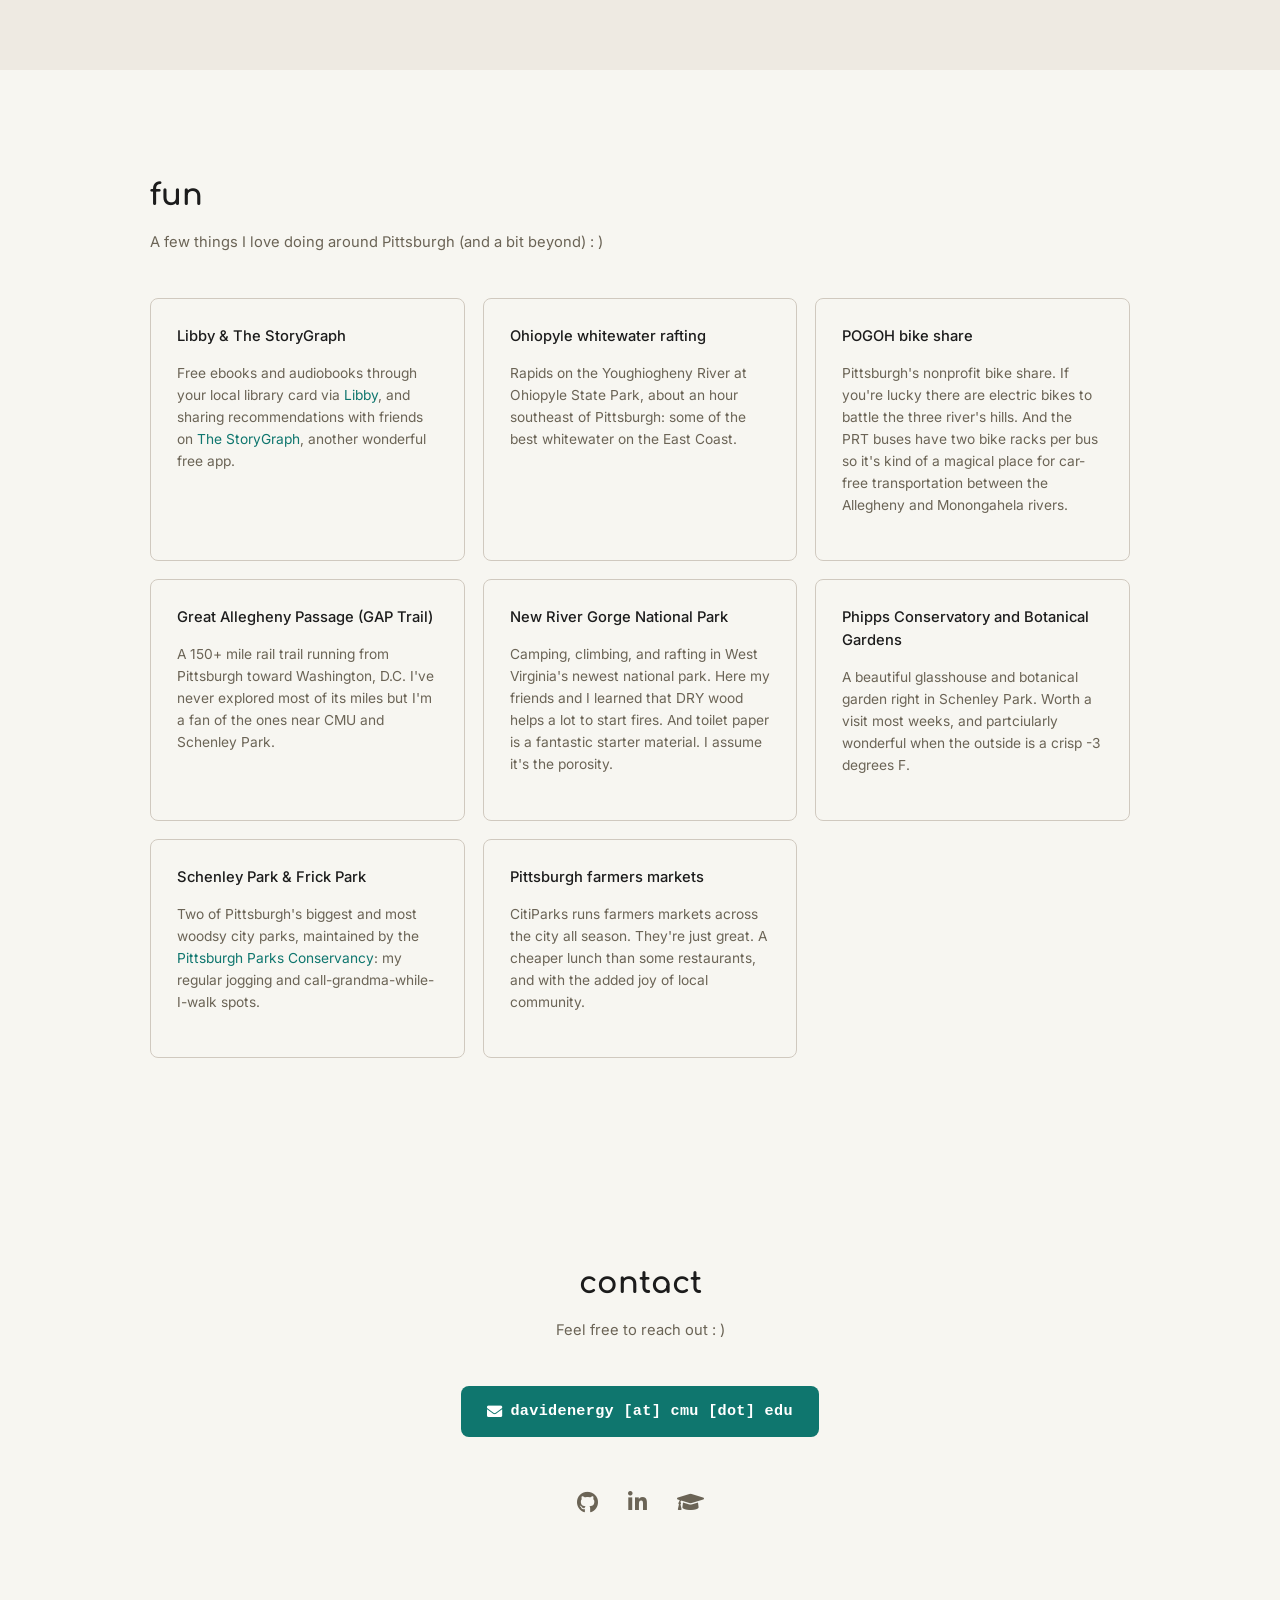
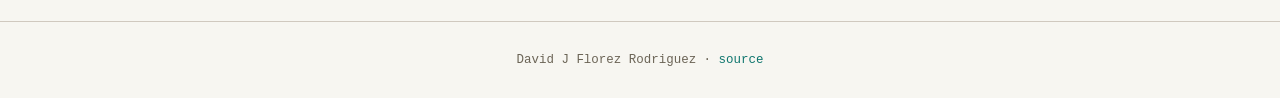
==== commit 329462c3: "temoa poster dashboard" ====
--- a/index.html
+++ b/index.html
@@ -38,7 +38,7 @@
   <section id="hero">
     <div id="hero-content" class="animate__animated animate__zoomIn">
       <h1 id="greeting">hello : ) thanks for visiting</h1>
-      <p id="hero-sub1">I'm David, I care about energy systems, preserving nature & communities, and education</p>
+      <p id="hero-sub1">I'm David, I care about energy systems, preserving nature, and education</p>
      <!-- <p id="hero-sub2">I care about energy systems, preserving nature, and education</p> -->
       <div id="hero-links">
         <a href="https://docs.google.com/document/d/1WzhuwzJtMpMYLAZ9Hj29LoXPa4Nq9bv6/edit?usp=sharing&ouid=111340971771556280062&rtpof=true&sd=true"
@@ -66,8 +66,8 @@
     <div class="section-inner">
       <h2 class="section-title">background</h2>
       <div id="bio">
-        <p>My grandparents and parents and aunties and uncles raised me around Bogotá and Valencia (in Carabobo, Venezuela). We flew north, and I finished grade school in Coral Springs and Deerfield Beach, where I improved my swimming, French and math near the Everglades.</p>
-        <p>I was fortunate to win a full ride to Stanford, where I studied engineering & Mandarin and met <a href="https://www.laurentaylor.earth" target="_blank" rel="noopener">Lauren</a>. We married in 2024 and are exploring Pittsburgh hikes and community organizations while I finish a PhD at Carnegie Mellon and work on improving my cooking.</p>
+        <p>My grandparents and parents and aunties and uncles raised me around Bogotá and Valencia (in Carabobo, Venezuela). We flew north, and I finished grade school in Coral Springs and Deerfield Beach, where I really improved my swimming, French and math near the Everglades.</p>
+        <p>I was fortunate to win a full ride to Stanford, where I studied engineering & mandarin and met <a href="https://www.laurentaylor.earth" target="_blank" rel="noopener">Lauren</a>. We married in 2024 and are exploring Pittsburgh hikes and community organizations while I finish a PhD at Carnegie Mellon and work on improving my cooking.</p>
       </div>
     </div>
   </section>
@@ -77,10 +77,12 @@
     <div class="section-inner">
       <h2 class="section-title">research</h2>
       <p class="section-sub">
-        My past and in-progress publications:
+        Selected publications:
         <a href="research.html">
-          plain-English deep dive
-        </a>
+          plain-English deep dive <i class="fas fa-arrow-right" style="font-size:0.75em;"></i>
+        </a>
+        &middot;
+        <a href="elote.html">data center scenarios dashboard <i class="fas fa-chart-area" style="font-size:0.75em;"></i></a>
         &middot;
         <a href="https://scholar.google.com/citations?user=P9wD3UEAAAAJ&hl=en" target="_blank" rel="noopener">
           full list on Google Scholar <i class="fas fa-external-link-alt" style="font-size:0.75em;"></i>
@@ -189,7 +191,7 @@
               <span class="card-link"><i class="fab fa-github"></i></span>
             </div>
             <h3>ComplexAnalysis</h3>
-            <p>Exploring Julia sets and their fractal nature on the comlex plan through Python.</p>
+            <p>Exploring Julia sets and other complex analysis concepts through programming, with graphing and data displays in Python.</p>
             <div class="card-meta"><span class="tag">Python</span></div>
           </a>
 
@@ -199,7 +201,7 @@
               <span class="card-link"><i class="fab fa-github"></i></span>
             </div>
             <h3>OddPerfectRoots</h3>
-            <p>Exploring odd integer roots and algorithms for their efficient computation through modular math shortcuts. Includes a learning module for one to practice taking odd roots on the spot. A good party trick in the right circles. </p>
+            <p>Exploring odd perfect roots and algorithms for their efficient computation.</p>
             <div class="card-meta"><span class="tag">Python</span></div>
           </a>
 
@@ -219,7 +221,7 @@
               <a class="card-link" href="https://github.com/SvenNeubauer/Electrical-grid-expansion-using-AI" target="_blank" rel="noopener" aria-label="View on GitHub"><i class="fab fa-github"></i></a>
             </div>
             <h3>GNN/GAT &amp; Gradient Boosting for Transmission Expansion &amp; Line Switching</h3>
-            <p>Graph neural networks, graph attention networks, and gradient boosting models that learn to solve transmission expansion and optimal line switching against full AC power flow. The expansion models are path-aware, so they judge whether an entire line corridor is buildable, not just its endpoints. Tested on the synthetic Texas ACTIVSg2000 grid. Publication soon.</p>
+            <p>Graph neural networks, graph attention networks, and gradient boosting models that learn to solve transmission expansion and optimal line switching against full AC power flow. The expansion models are path-aware, so they judge whether an entire line corridor is buildable, not just its endpoints. Tested on the synthetic Texas ACTIVSg2000 grid.</p>
             <div class="card-meta"><span class="tag">Python</span><span class="tag">PyTorch</span></div>
           </div>
 
@@ -357,7 +359,7 @@
 
         <a class="card" href="https://www.pittsburghpa.gov/Recreation-Events/Events/Farmers-Markets" target="_blank" rel="noopener">
           <h3>Pittsburgh farmers markets</h3>
-          <p>CitiParks runs farmers markets across the city all season. They're just great. A cheaper lunch than some restaurants, local-community-enriching produce and surprising cheeses and recipes every time. They'll even take your composting and they accept SNAP benefits! </p>
+          <p>CitiParks runs farmers markets across the city all season. They're just great. A cheaper lunch than some restaurants, and with the added joy of local community. </p>
         </a>
 
       </div>
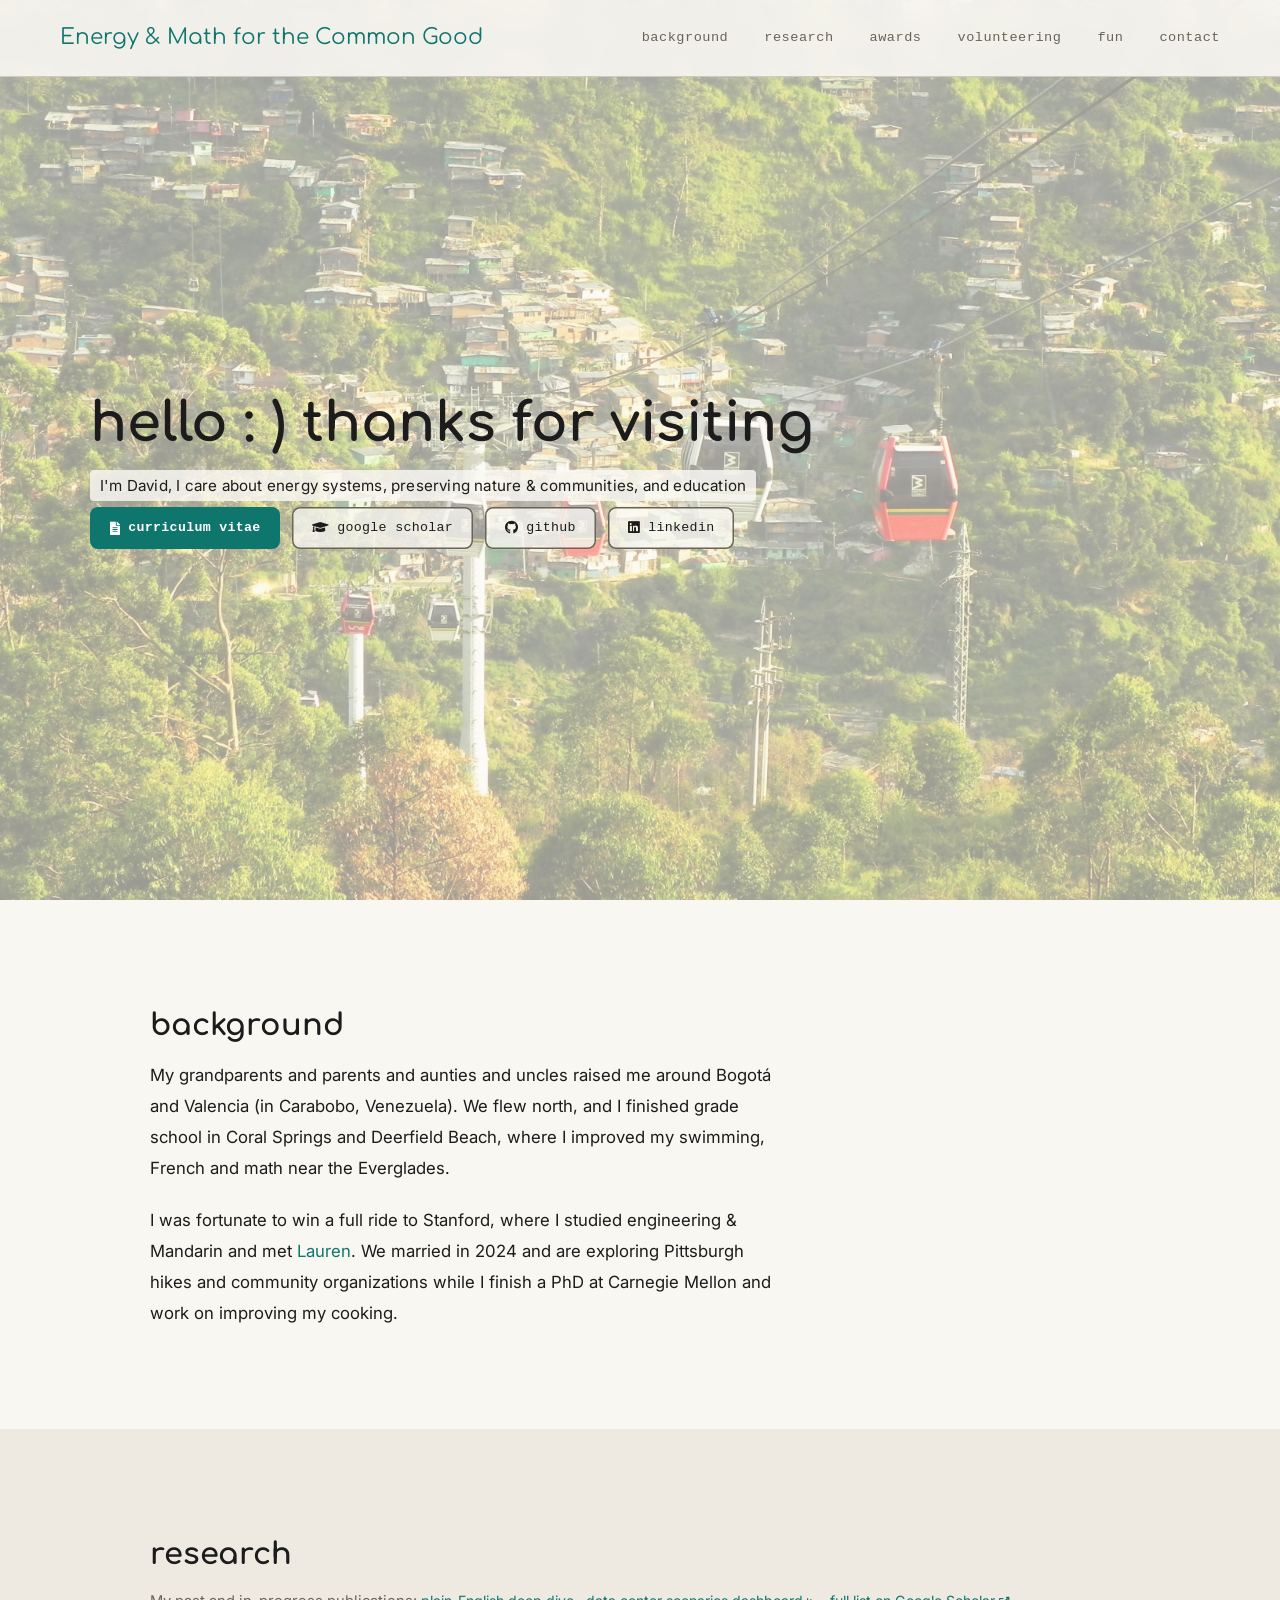
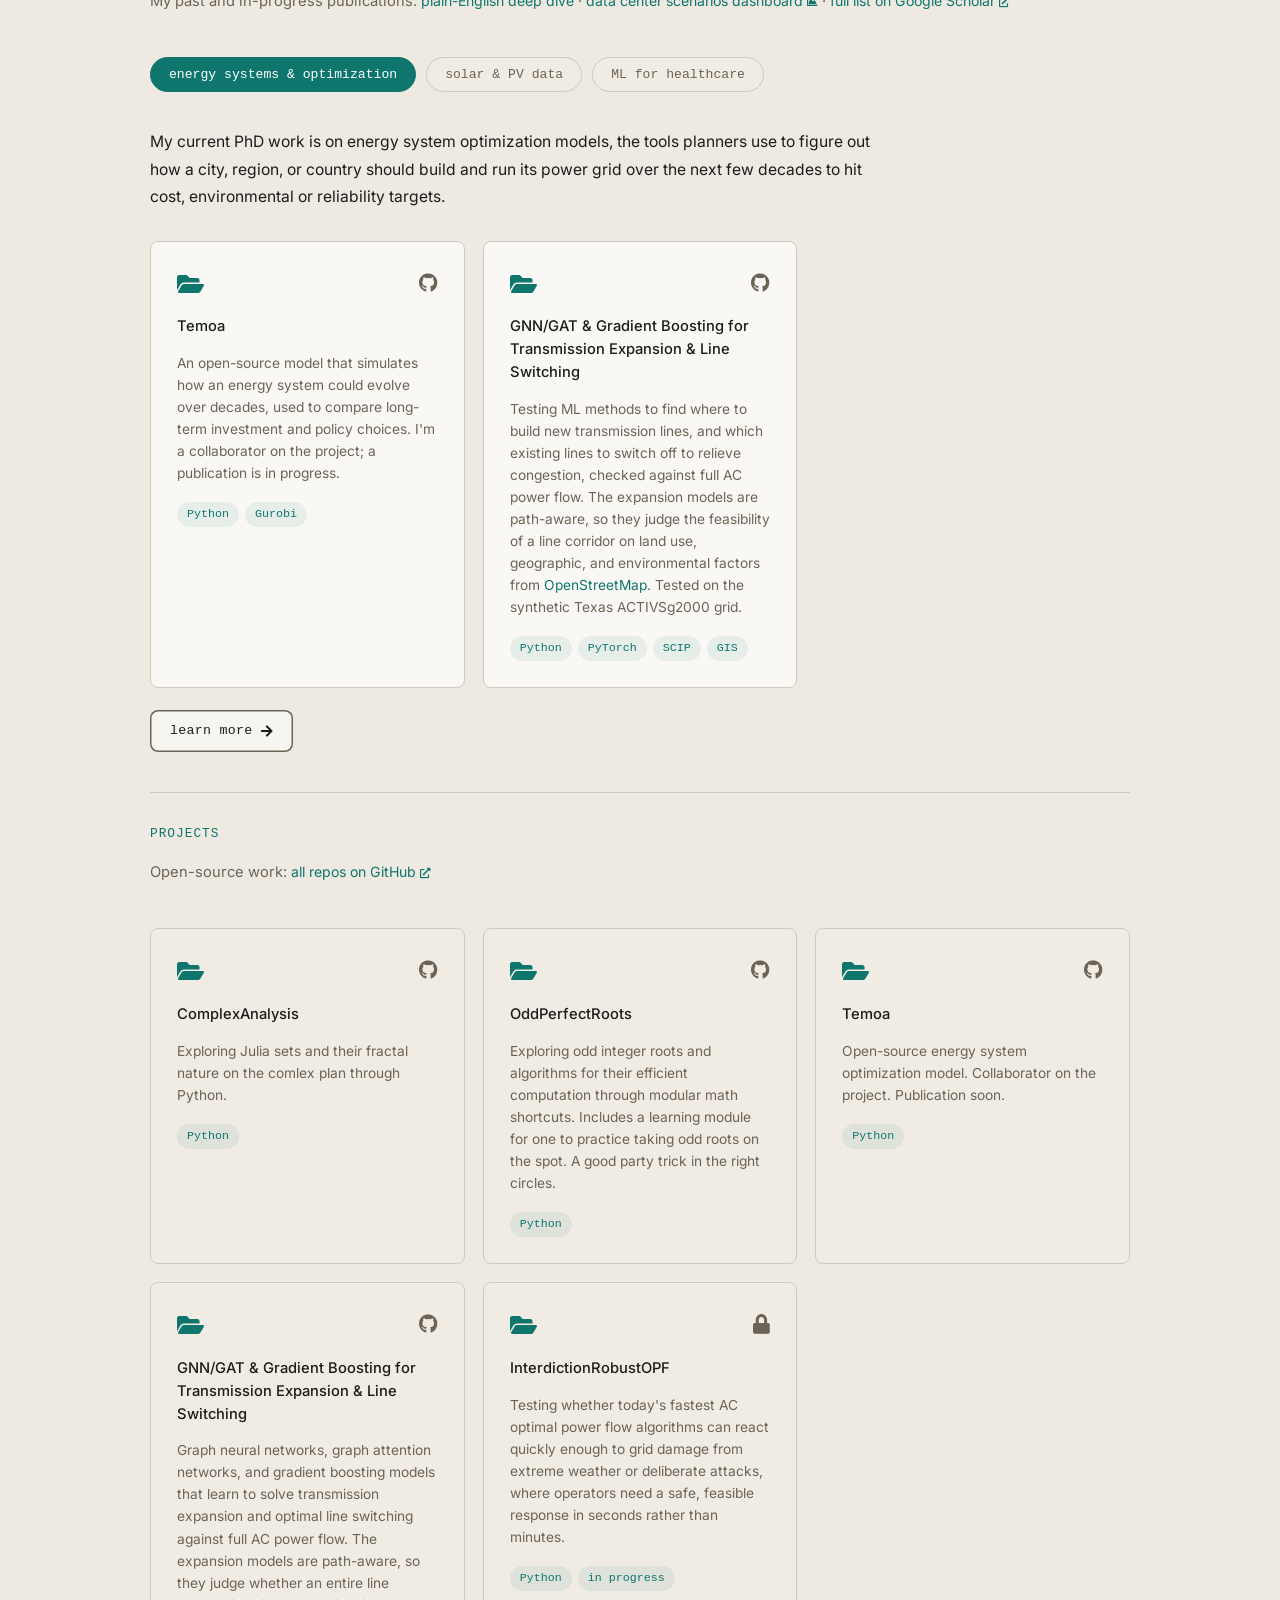
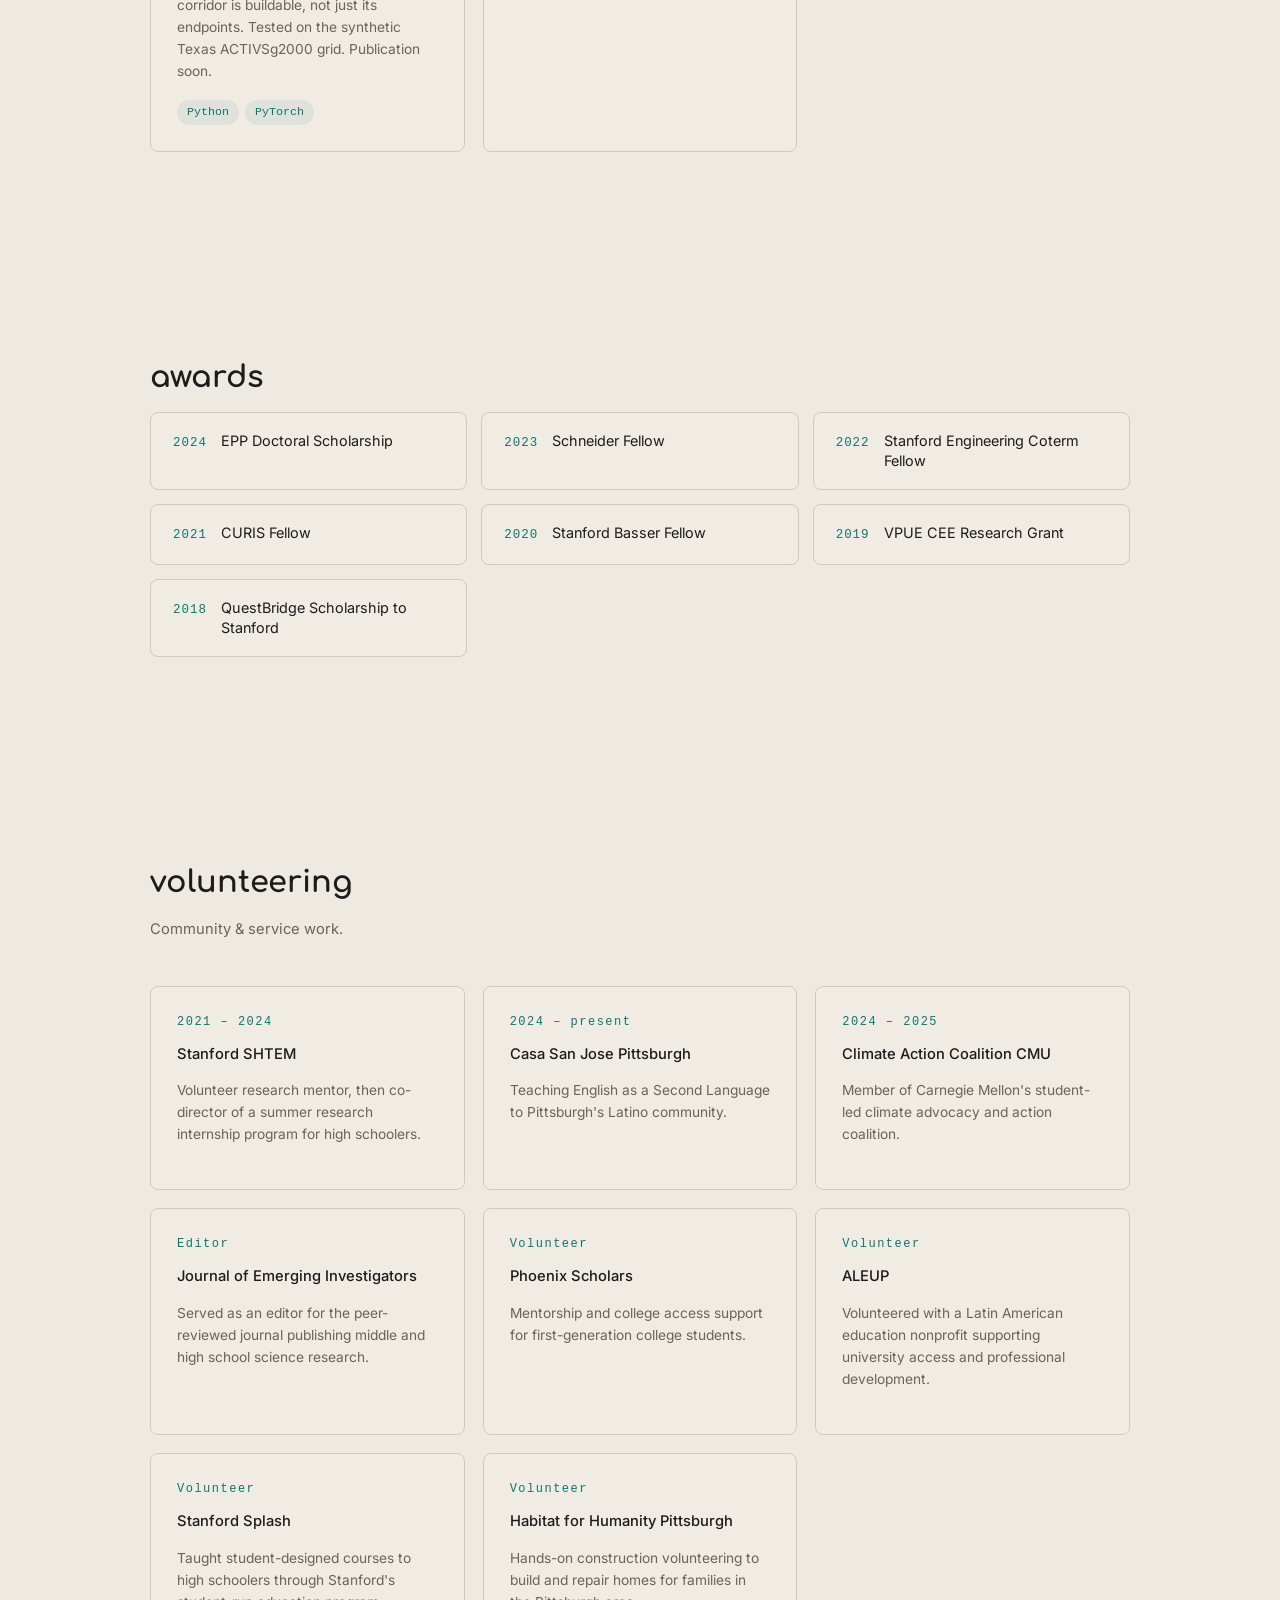
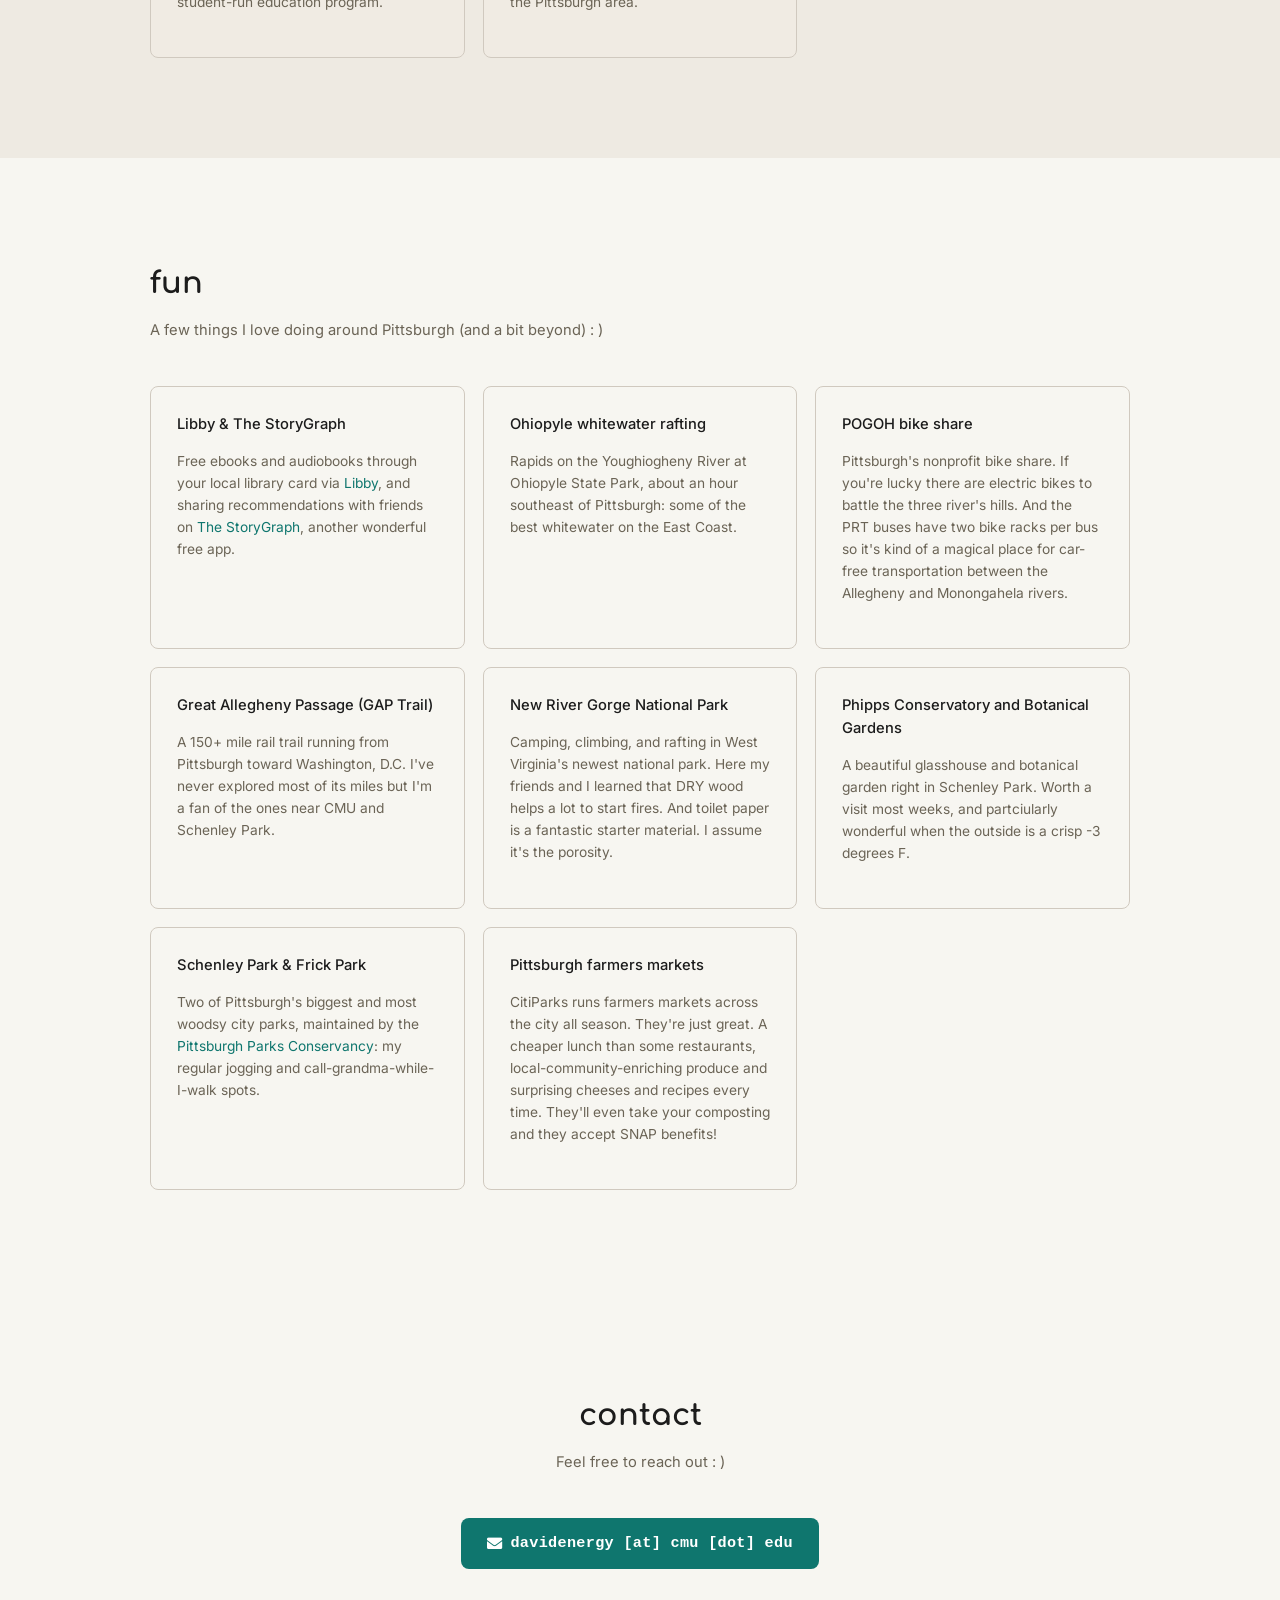
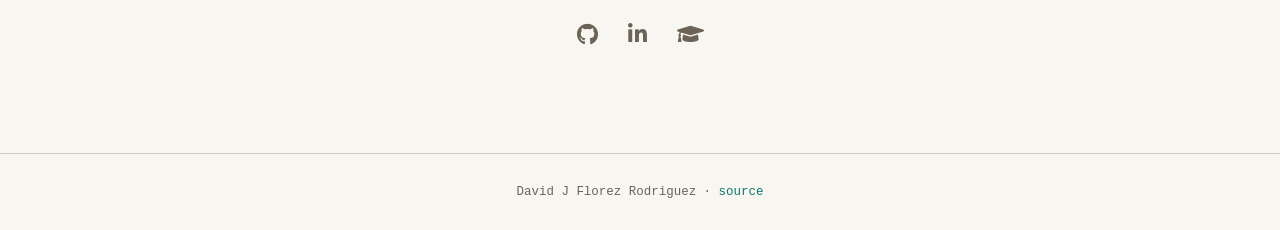
==== commit d3a837a6: "temoa dashboard" ====
--- a/index.html
+++ b/index.html
@@ -38,7 +38,7 @@
   <section id="hero">
     <div id="hero-content" class="animate__animated animate__zoomIn">
       <h1 id="greeting">hello : ) thanks for visiting</h1>
-      <p id="hero-sub1">I'm David, I care about energy systems, preserving nature, and education</p>
+      <p id="hero-sub1">I'm David, I care about energy systems, preserving nature & communities, and education</p>
      <!-- <p id="hero-sub2">I care about energy systems, preserving nature, and education</p> -->
       <div id="hero-links">
         <a href="https://docs.google.com/document/d/1WzhuwzJtMpMYLAZ9Hj29LoXPa4Nq9bv6/edit?usp=sharing&ouid=111340971771556280062&rtpof=true&sd=true"
@@ -66,8 +66,8 @@
     <div class="section-inner">
       <h2 class="section-title">background</h2>
       <div id="bio">
-        <p>My grandparents and parents and aunties and uncles raised me around Bogotá and Valencia (in Carabobo, Venezuela). We flew north, and I finished grade school in Coral Springs and Deerfield Beach, where I really improved my swimming, French and math near the Everglades.</p>
-        <p>I was fortunate to win a full ride to Stanford, where I studied engineering & mandarin and met <a href="https://www.laurentaylor.earth" target="_blank" rel="noopener">Lauren</a>. We married in 2024 and are exploring Pittsburgh hikes and community organizations while I finish a PhD at Carnegie Mellon and work on improving my cooking.</p>
+        <p>My grandparents and parents and aunties and uncles raised me around Bogotá and Valencia (in Carabobo, Venezuela). We flew north, and I finished grade school in Coral Springs and Deerfield Beach, where I improved my swimming, French and math near the Everglades.</p>
+        <p>I was fortunate to win a full ride to Stanford, where I studied engineering & Mandarin and met <a href="https://www.laurentaylor.earth" target="_blank" rel="noopener">Lauren</a>. We married in 2024 and are exploring Pittsburgh hikes and community organizations while I finish a PhD at Carnegie Mellon and work on improving my cooking.</p>
       </div>
     </div>
   </section>
@@ -77,9 +77,9 @@
     <div class="section-inner">
       <h2 class="section-title">research</h2>
       <p class="section-sub">
-        Selected publications:
+        My past and in-progress publications:
         <a href="research.html">
-          plain-English deep dive <i class="fas fa-arrow-right" style="font-size:0.75em;"></i>
+          plain-English deep dive
         </a>
         &middot;
         <a href="elote.html">data center scenarios dashboard <i class="fas fa-chart-area" style="font-size:0.75em;"></i></a>
@@ -191,7 +191,7 @@
               <span class="card-link"><i class="fab fa-github"></i></span>
             </div>
             <h3>ComplexAnalysis</h3>
-            <p>Exploring Julia sets and other complex analysis concepts through programming, with graphing and data displays in Python.</p>
+            <p>Exploring Julia sets and their fractal nature on the comlex plan through Python.</p>
             <div class="card-meta"><span class="tag">Python</span></div>
           </a>
 
@@ -201,7 +201,7 @@
               <span class="card-link"><i class="fab fa-github"></i></span>
             </div>
             <h3>OddPerfectRoots</h3>
-            <p>Exploring odd perfect roots and algorithms for their efficient computation.</p>
+            <p>Exploring odd integer roots and algorithms for their efficient computation through modular math shortcuts. Includes a learning module for one to practice taking odd roots on the spot. A good party trick in the right circles. </p>
             <div class="card-meta"><span class="tag">Python</span></div>
           </a>
 
@@ -221,7 +221,7 @@
               <a class="card-link" href="https://github.com/SvenNeubauer/Electrical-grid-expansion-using-AI" target="_blank" rel="noopener" aria-label="View on GitHub"><i class="fab fa-github"></i></a>
             </div>
             <h3>GNN/GAT &amp; Gradient Boosting for Transmission Expansion &amp; Line Switching</h3>
-            <p>Graph neural networks, graph attention networks, and gradient boosting models that learn to solve transmission expansion and optimal line switching against full AC power flow. The expansion models are path-aware, so they judge whether an entire line corridor is buildable, not just its endpoints. Tested on the synthetic Texas ACTIVSg2000 grid.</p>
+            <p>Graph neural networks, graph attention networks, and gradient boosting models that learn to solve transmission expansion and optimal line switching against full AC power flow. The expansion models are path-aware, so they judge whether an entire line corridor is buildable, not just its endpoints. Tested on the synthetic Texas ACTIVSg2000 grid. Publication soon.</p>
             <div class="card-meta"><span class="tag">Python</span><span class="tag">PyTorch</span></div>
           </div>
 
@@ -359,7 +359,7 @@
 
         <a class="card" href="https://www.pittsburghpa.gov/Recreation-Events/Events/Farmers-Markets" target="_blank" rel="noopener">
           <h3>Pittsburgh farmers markets</h3>
-          <p>CitiParks runs farmers markets across the city all season. They're just great. A cheaper lunch than some restaurants, and with the added joy of local community. </p>
+          <p>CitiParks runs farmers markets across the city all season. They're just great. A cheaper lunch than some restaurants, local-community-enriching produce and surprising cheeses and recipes every time. They'll even take your composting and they accept SNAP benefits! </p>
         </a>
 
       </div>
